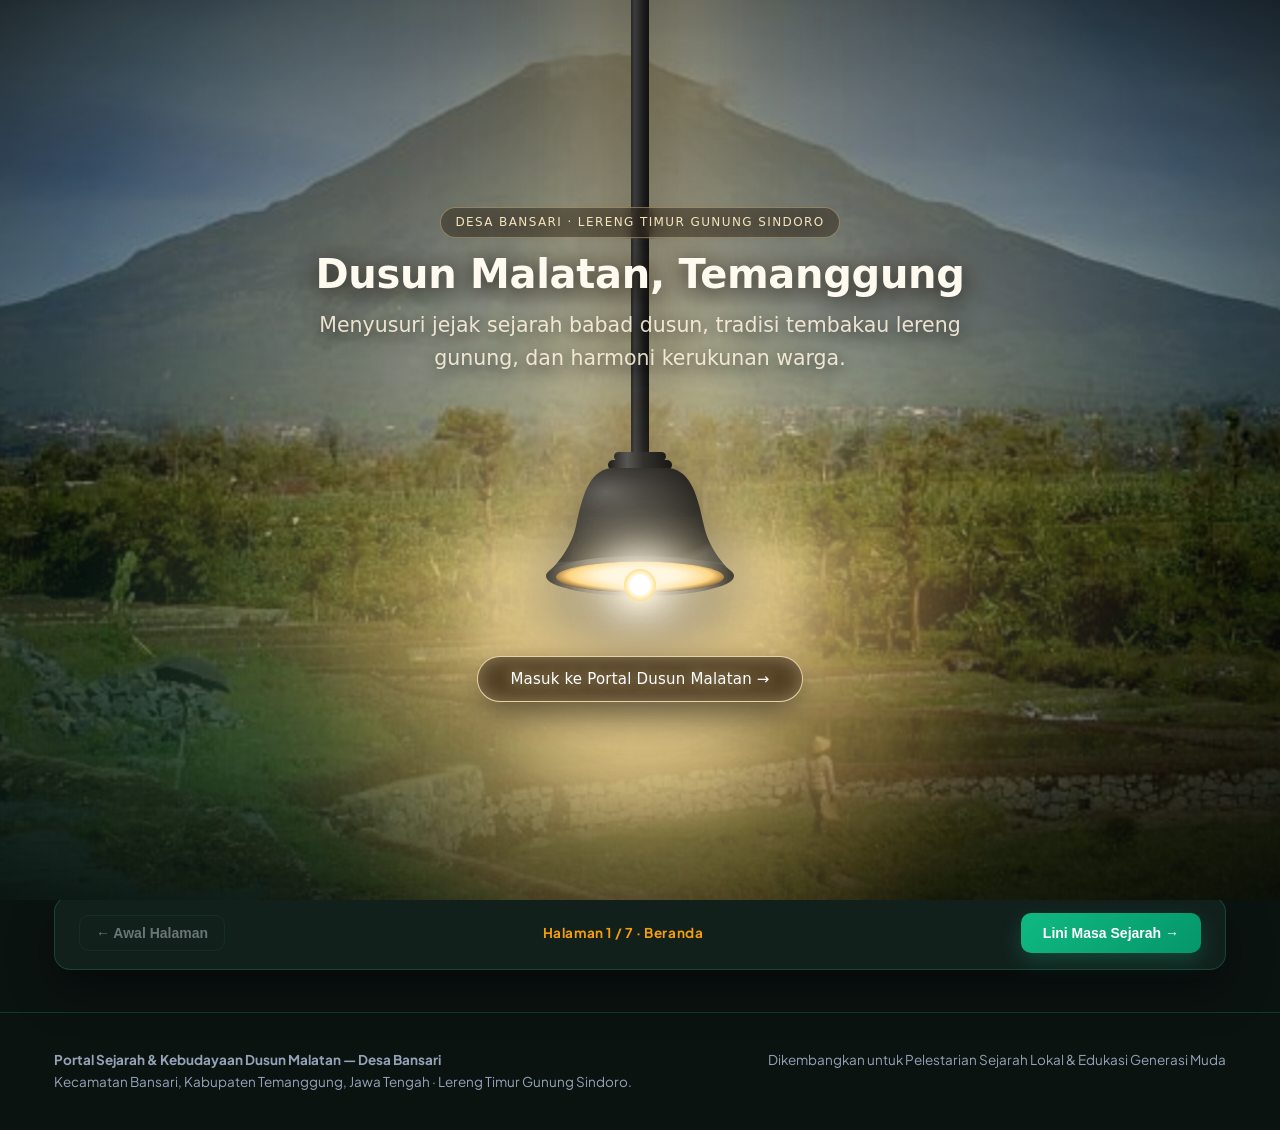
==== index.html @ 34ebc5b6 "Deploy Portal Sejarah & Kebudayaan Dusun Malatan (Edisi 1 & Edisi 2)" ====
<!DOCTYPE html>
<html lang="id" data-theme="dark">
<head>
  <meta charset="UTF-8" />
  <meta name="viewport" content="width=device-width, initial-scale=1.0" />
  <title>Babad & Warisan Malatan — Portal Sejarah Digital Desa Bansari, Temanggung</title>
  <meta name="description" content="Ensiklopedia sejarah digital, peta kultural interaktif, tradisi tembakau lereng Sindoro, dan studi bina damai Dusun Malatan, Desa Bansari, Kecamatan Bansari, Kabupaten Temanggung." />
  <link rel="preconnect" href="https://fonts.googleapis.com">
  <link rel="preconnect" href="https://fonts.gstatic.com" crossorigin>
  <link href="https://fonts.googleapis.com/css2?family=Cormorant+Garamond:ital,wght@0,600;0,700;1,600&family=Lora:ital,wght@0,500;0,600;0,700;1,600&family=Plus+Jakarta+Sans:wght@400;500;600;700;800&display=swap" rel="stylesheet">
  <link rel="stylesheet" href="styles.css?v=20261107g" />
</head>
<body class="gate-locked">
  <!-- SPLASH SCREEN / HALAMAN AWAL: ATMOSPHERIC TWILIGHT SINDORO & 3D BELL SPOTLIGHT -->
  <div class="sindoro-gate" id="sindoroGate" role="dialog" aria-label="Halaman Pembuka Dusun Malatan">
    <div class="bell-scene" id="bellScene">
      <!-- Latar Atmosferik Berlapis: Siluet Panorama Sindoro, Gradien Senja & Kabut Lereng -->
      <div class="bell-bg-panorama" style="background-image: url('sindoro-bg.jpg');"></div>
      <div class="bell-ambient-aurora"></div>
      <div class="bell-mist-drift mist-drift-1"></div>
      <div class="bell-mist-drift mist-drift-2"></div>

      <!-- Partikel Cahaya Halus (Kunang-kunang / Embun Senja Lereng Sindoro) -->
      <div class="bell-fireflies" aria-hidden="true">
        <span class="firefly-mote m1"></span>
        <span class="firefly-mote m2"></span>
        <span class="firefly-mote m3"></span>
        <span class="firefly-mote m4"></span>
        <span class="firefly-mote m5"></span>
        <span class="firefly-mote m6"></span>
      </div>

      <!-- Tulisan di atas lampu dengan font standar biasa soal Dusun Malatan -->
      <div class="bell-top-caption">
        <span class="bell-caption-kicker">Desa Bansari · Lereng Timur Gunung Sindoro</span>
        <p class="bell-caption-title">Dusun Malatan, Temanggung</p>
        <p class="bell-caption-desc">Menyusuri jejak sejarah babad dusun, tradisi tembakau lereng gunung, dan harmoni kerukunan warga.</p>
      </div>

      <!-- Lonceng / Lampu Gantung 3D dengan Ayunan Halus -->
      <div class="bell-wrapper" id="bellTrigger" role="button" tabindex="0" aria-label="Nyalakan lampu untuk masuk ke halaman utama">
        <svg class="bell-svg" viewBox="0 0 240 220" fill="none" xmlns="http://www.w3.org/2000/svg">
          <defs>
            <!-- Gradien Batang Gantung Atas -->
            <linearGradient id="stemGrad" x1="106" y1="0" x2="134" y2="0" gradientUnits="userSpaceOnUse">
              <stop offset="0%" stop-color="#0d0d0d"/>
              <stop offset="32%" stop-color="#3d3d3d"/>
              <stop offset="65%" stop-color="#1a1a1a"/>
              <stop offset="100%" stop-color="#080808"/>
            </linearGradient>

            <!-- Gradien Cincin Leher Lonceng -->
            <linearGradient id="ringGrad" x1="88" y1="0" x2="152" y2="0" gradientUnits="userSpaceOnUse">
              <stop offset="0%" stop-color="#111111"/>
              <stop offset="30%" stop-color="#4e4e4e"/>
              <stop offset="55%" stop-color="#262626"/>
              <stop offset="100%" stop-color="#0a0a0a"/>
            </linearGradient>

            <!-- Gradien Bodi Utama Lonceng 3D Matte -->
            <radialGradient id="bellBodyGrad" cx="36%" cy="28%" r="70%" fx="32%" fy="22%">
              <stop offset="0%" stop-color="#545454"/>
              <stop offset="28%" stop-color="#333333"/>
              <stop offset="65%" stop-color="#171717"/>
              <stop offset="92%" stop-color="#0b0b0b"/>
              <stop offset="100%" stop-color="#222222"/>
            </radialGradient>

            <!-- Gradien Bibir Luar Lonceng -->
            <linearGradient id="outerRimGrad" x1="26" y1="0" x2="214" y2="0" gradientUnits="userSpaceOnUse">
              <stop offset="0%" stop-color="#1c1c1c"/>
              <stop offset="22%" stop-color="#4a4a4a"/>
              <stop offset="50%" stop-color="#242424"/>
              <stop offset="82%" stop-color="#383838"/>
              <stop offset="100%" stop-color="#121212"/>
            </linearGradient>

            <!-- Gradien Rongga Dalam Lonceng (Saat Mati) -->
            <radialGradient id="innerDarkGrad" cx="50%" cy="45%" r="55%">
              <stop offset="0%" stop-color="#050505"/>
              <stop offset="70%" stop-color="#141414"/>
              <stop offset="100%" stop-color="#2c2c2c"/>
            </radialGradient>

            <!-- Gradien Rongga Dalam Lonceng (Saat Menyala Terang Benderang) -->
            <radialGradient id="innerLitGrad" cx="50%" cy="45%" r="55%">
              <stop offset="0%" stop-color="#ffffff"/>
              <stop offset="45%" stop-color="#fff6d6"/>
              <stop offset="78%" stop-color="#ffcf70"/>
              <stop offset="95%" stop-color="#8a5a1e"/>
              <stop offset="100%" stop-color="#3b250a"/>
            </radialGradient>

            <!-- Gradien Bandul / Bola Lampu (Saat Mati) -->
            <radialGradient id="clapperDark" cx="35%" cy="32%" r="65%">
              <stop offset="0%" stop-color="#585858"/>
              <stop offset="45%" stop-color="#262626"/>
              <stop offset="85%" stop-color="#0d0d0d"/>
              <stop offset="100%" stop-color="#1f1f1f"/>
            </radialGradient>

            <!-- Gradien Bandul / Bola Lampu (Saat Menyala Terang Benderang) -->
            <radialGradient id="clapperLit" cx="50%" cy="50%" r="50%">
              <stop offset="0%" stop-color="#ffffff"/>
              <stop offset="60%" stop-color="#ffffff"/>
              <stop offset="100%" stop-color="#ffe08a"/>
            </radialGradient>

            <!-- Filter Cahaya Bohlam (Sangat Terang & Bercahaya) -->
            <filter id="bulbGlow" x="-160%" y="-160%" width="420%" height="420%">
              <feGaussianBlur stdDeviation="8" result="blur1"/>
              <feGaussianBlur stdDeviation="22" result="blur2"/>
              <feGaussianBlur stdDeviation="46" result="blur3"/>
              <feMerge>
                <feMergeNode in="blur3"/>
                <feMergeNode in="blur2"/>
                <feMergeNode in="blur2"/>
                <feMergeNode in="blur1"/>
                <feMergeNode in="SourceGraphic"/>
              </feMerge>
            </filter>
          </defs>

          <!-- Kabel / Batang Gantung Atas Panjang Menyambung Penuh ke Plafon Atas -->
          <path d="M111 -700 H129 V46 H111 Z" fill="url(#stemGrad)"/>

          <!-- Cincin Leher Lonceng 1 & 2 -->
          <rect x="94" y="42" width="52" height="9" rx="4.5" fill="url(#ringGrad)"/>
          <rect x="88" y="50" width="64" height="10" rx="5" fill="url(#ringGrad)"/>

          <!-- Bodi Melengkung Lonceng -->
          <path d="M90 58 
                   C68 62, 62 88, 56 116 
                   C50 142, 34 156, 26 165 
                   L214 165 
                   C206 156, 190 142, 184 116 
                   C178 88, 172 62, 150 58 Z" 
                fill="url(#bellBodyGrad)"/>

          <!-- Garis Aksentuasi Atas Bibir Lonceng -->
          <path d="M35 154 Q120 142 205 154" stroke="rgba(255,255,255,0.08)" stroke-width="1.5" fill="none"/>
          <ellipse cx="120" cy="166" rx="94" ry="20" fill="url(#outerRimGrad)"/>

          <!-- Rongga Dalam Lonceng (Gelap) -->
          <ellipse cx="120" cy="167" rx="84" ry="15.5" fill="url(#innerDarkGrad)"/>

          <!-- Rongga Dalam Lonceng (Menyala - Transisi Opacity) -->
          <ellipse class="svg-inner-lit" cx="120" cy="167" rx="84" ry="15.5" fill="url(#innerLitGrad)"/>

          <!-- Bola Lampu / Bandul (Gelap) -->
          <circle class="svg-clapper-dark" cx="120" cy="175" r="16" fill="url(#clapperDark)"/>

          <!-- Bola Lampu / Bandul (Menyala) -->
          <circle class="svg-clapper-lit" cx="120" cy="175" r="16" fill="url(#clapperLit)" filter="url(#bulbGlow)"/>
        </svg>
        <div class="spotlight"></div>
        <div class="spotlight-core"></div>
      </div>

      <!-- Tombol Interaktif -->
      <button class="glow-btn" id="holdBtn" type="button">
        <span id="btnText">Nyalakan Lampu &amp; Masuk</span>
      </button>
    </div>
  </div>

  <!-- ANIMASI KUMPULAN DAUN TEMBAKAU MENUTUP LAYAR SAAT PINDAH HALAMAN -->
  <div class="tobacco-curtain" id="tobaccoLeafCurtain" aria-hidden="true">
    <div class="tobacco-leaves-layer" id="tobaccoLeavesLayer"></div>
    <div class="tobacco-curtain-badge" id="tobaccoCurtainBadge">
      <span class="tobacco-badge-kicker">🌿 WARISAN EMAS HIJAU LERENG SINDORO</span>
      <strong class="tobacco-badge-title" id="tobaccoCurtainTitle">Membuka Halaman...</strong>
    </div>
  </div>

  <!-- LATAR BELAKANG TETAP (FIXED WATERMARK) LOGO KECAMATAN BANSARI / KAB. TEMANGGUNG -->
  <div class="bansari-bg-watermark" id="bansariBgWatermark" aria-hidden="true">
    <div class="bansari-emblem-wrap">
      <svg class="bansari-ring-svg" viewBox="0 0 360 360">
        <defs>
          <path id="circleTextPathTop" d="M 180, 180 m -148, 0 a 148,148 0 1,1 296,0 a 148,148 0 1,1 -296,0" />
        </defs>
        <circle cx="180" cy="180" r="168" fill="none" stroke="currentColor" stroke-width="1.5" stroke-dasharray="6 4" opacity="0.45" />
        <circle cx="180" cy="180" r="132" fill="none" stroke="currentColor" stroke-width="1" opacity="0.35" />
        <text fill="currentColor" font-size="11.5" font-weight="700" letter-spacing="3.4">
          <textPath href="#circleTextPathTop" startOffset="4%">
            ★ PEMERINTAH KABUPATEN TEMANGGUNG · KECAMATAN BANSARI · DESA BANSARI ★
          </textPath>
        </text>
      </svg>
      <img src="logo-bansari-temanggung.png" alt="Logo Kecamatan Bansari Kabupaten Temanggung" class="bansari-bg-logo" />
    </div>
  </div>

  <!-- PANGGUNG ANIMASI TANAMAN TEMBAKAU 3D (KHUSUS TEMA TERANG / LIGHT MODE UI) -->
  <div class="tobacco-3d-stage" id="tobacco3DStage" aria-hidden="true">
    <!-- Morning Sunbeams from Gunung Sindoro East Slope -->
    <div class="sunbeam-rays"></div>
    <div class="sun-orb"></div>

    <!-- Terraced Sindoro Plantation Horizon SVG -->
    <svg class="plantation-hills-svg" viewBox="0 0 1440 320" preserveAspectRatio="none">
      <defs>
        <linearGradient id="hillLight1" x1="0" y1="0" x2="0" y2="1">
          <stop offset="0%" stop-color="#86efac" stop-opacity="0.35" />
          <stop offset="100%" stop-color="#15803d" stop-opacity="0.18" />
        </linearGradient>
        <linearGradient id="hillLight2" x1="0" y1="0" x2="1" y2="1">
          <stop offset="0%" stop-color="#bbf7d0" stop-opacity="0.42" />
          <stop offset="100%" stop-color="#ca8a04" stop-opacity="0.16" />
        </linearGradient>
      </defs>
      <path fill="url(#hillLight1)" d="M0,192L120,176C240,160,480,128,720,138.7C960,149,1200,203,1320,229.3L1440,256L1440,320L0,320Z"></path>
      <path fill="url(#hillLight2)" d="M0,240L144,218.7C288,197,576,155,864,165.3C1152,176,1344,240,1440,264L1440,320L0,320Z"></path>
    </svg>

    <!-- 3D Botanical Tobacco Plants Container (Populated dynamically by app.js) -->
    <div class="tobacco-3d-garden" id="tobacco3DGarden"></div>
  </div>

  <!-- Top Reading Progress Bar -->
  <div class="scroll-progress" id="scrollProgress"></div>

  <!-- Navigation Header -->
  <header class="navbar" id="navbar">
    <div class="container nav-inner">
      <a href="#beranda" class="brand">
        <span class="brand-crest">
          <img src="logo-bansari-temanggung.png" alt="Logo Kecamatan Bansari" class="brand-logo-img" />
        </span>
        <div>
          <span class="brand-subtitle">KECAMATAN BANSARI · KAB. TEMANGGUNG</span>
          <strong class="brand-title">Malatan · Desa Bansari</strong>
        </div>
      </a>

      <nav class="nav-links" id="navLinks">
        <a href="#beranda">Beranda</a>
        <a href="#linimasa">Lini Masa</a>
        <a href="#peta-kultural">Peta Spasial</a>
        <a href="#ensiklopedia">Budaya & Tembakau</a>
        <a href="#bina-damai">Harmoni Sosial</a>
        <a href="#eksplorasi-ai">Tanya Sejarah & Kuis</a>
        <a href="#referensi">Referensi Ilmiah</a>
      </nav>

      <div class="nav-actions">
        <button class="btn-icon theme-pill-btn" id="themeToggle" title="Ubah Tema Gelap / Tema Terang Tanaman Tembakau 3D" aria-label="Ubah Tema">
          <span id="themeIcon">🌿</span>
          <span class="theme-btn-label" id="themeLabel">Tema Terang 3D</span>
        </button>
        <button class="btn-outline btn-sm" id="printArchiveBtn" title="Cetak / Simpan PDF Ringkasan Sejarah">
          📄 Unduh Ringkasan
        </button>
      </div>
    </div>
  </header>

  <!-- HERO SECTION -->
  <section class="hero" id="beranda">
    <div class="hero-backdrop"></div>
    <div class="container hero-grid">
      <div class="hero-content">
        <div class="badge-row">
          <span class="pill pill-gold">📍 Kec. Bansari, Kab. Temanggung</span>
          <span class="pill pill-emerald">⛰️ Lereng Timur Gunung Sindoro (1.250 mdpl)</span>
        </div>
        <h1>
          Menelusuri Jejak Sejarah, Tradisi Agraris &amp; <em>Harmoni Dusun Malatan</em> Desa Bansari
        </h1>
        <p class="hero-lead">
          Portal dokumentasi sejarah lokal, kearifan budaya perajang <strong>Tembakau Lembutan</strong>, warisan manuskrip ulama, hingga laboratorium hidup <strong>kerukunan lintas iman (Bina Damai)</strong> masyarakat Dusun Malatan di kaki Gunung Sindoro.
        </p>

        <div class="hero-cta">
          <a href="#linimasa" class="btn-primary">Jelajahi Lini Masa Sejarah →</a>
          <a href="#peta-kultural" class="btn-secondary">🗺️ Buka Peta Kultural Interaktif</a>
        </div>

        <div class="hero-stats">
          <div class="stat-item">
            <strong>2001</strong>
            <span>Tahun Pemekaran Kec. Bansari (Ibu Kota di Desa Bansari)</span>
          </div>
          <div class="stat-item">
            <strong>1.000–1.500m</strong>
            <span>Elevasi Lanskap Vulkanik Lereng Timur Sindoro</span>
          </div>
          <div class="stat-item">
            <strong>13 Desa / 43 Dusun</strong>
            <span>Pusat Pemerintahan Berada di Dusun Malatan</span>
          </div>
          <div class="stat-item">
            <strong>100% Harmoni</strong>
            <span>Model Sosiologis Bina Damai Lintas Agama</span>
          </div>
        </div>
      </div>

      <!-- Interactive Mountain & Geography Card -->
      <aside class="hero-card">
        <div class="card-header-tag">PROFIL GEOGRAFIS &amp; HISTORIS</div>
        <h3>Lanskap Kultural Malatan – Bansari</h3>

        <!-- Interactive 3D Tobacco Plant Showcase (Highlighted in Light Theme) -->
        <div class="hero-tobacco-3d-showcase" id="heroTobacco3DBox" title="Geser kursor untuk memutar Tanaman Tembakau 3D">
          <div class="specimen-3d-badge">🌱 SPESIMEN 3D · TEMBAKAU LEMBUTAN SINDORO</div>
          <div class="specimen-3d-viewport" id="specimen3DViewport">
            <!-- Populated with 3D CSS/SVG Tobacco Plant by app.js -->
          </div>
          <div class="specimen-3d-caption">Gerakkan mouse untuk memutar tanaman tembakau 3D (360°)</div>
        </div>

        <div class="topo-illustration">
          <svg viewBox="0 0 420 200" class="sindoro-svg" aria-label="Ilustrasi Topografi Lereng Gunung Sindoro dan Dusun Malatan">
            <defs>
              <linearGradient id="skyGrad" x1="0" y1="0" x2="0" y2="1">
                <stop offset="0%" stop-color="#1e3a2f" />
                <stop offset="100%" stop-color="#0f1715" />
              </linearGradient>
              <linearGradient id="mountGrad" x1="0" y1="0" x2="1" y2="1">
                <stop offset="0%" stop-color="#10b981" stop-opacity="0.45" />
                <stop offset="100%" stop-color="#064e3b" stop-opacity="0.85" />
              </linearGradient>
            </defs>
            <rect width="420" height="200" rx="12" fill="url(#skyGrad)" />
            <circle cx="340" cy="48" r="22" fill="#f59e0b" opacity="0.75" />
            <!-- Gunung Sindoro Silhouette -->
            <polygon points="10,190 145,35 285,190" fill="url(#mountGrad)" stroke="#34d399" stroke-width="1.5" />
            <!-- Gunung Sumbing Distant Silhouette -->
            <polygon points="210,190 315,65 415,190" fill="#065f46" opacity="0.55" stroke="#10b981" stroke-width="1" />
            <!-- Elevation Contour Lines -->
            <path d="M 40 165 Q 160 135 390 170" fill="none" stroke="#f59e0b" stroke-dasharray="4 4" stroke-width="1.2" />
            <!-- Marker: Embung Bansari -->
            <circle cx="175" cy="105" r="5" fill="#38bdf8" />
            <text x="185" y="108" fill="#bae6fd" font-size="10" font-weight="600">Embung Bansari (1.400m)</text>
            <!-- Marker: Dusun Malatan -->
            <circle cx="215" cy="145" r="6" fill="#f59e0b" stroke="#fff" stroke-width="2" />
            <text x="226" y="148" fill="#fef08a" font-size="11" font-weight="700">Dusun Malatan (Pusat Bansari)</text>
          </svg>
        </div>

        <ul class="geo-list">
          <li>
            <span>Koordinat Kultural:</span>
            <strong>Lereng Timur Gn. Sindoro, Kab. Temanggung</strong>
          </li>
          <li>
            <span>Peran Administratif:</span>
            <strong>Lokasi Kantor Kecamatan &amp; Pusat Desa Bansari</strong>
          </li>
          <li>
            <span>Komoditas Warisan:</span>
            <strong>Tembakau Lembutan &amp; Srintil, Kopi Arabika, Hortikultura</strong>
          </li>
          <li>
            <span>Tradisi Utama:</span>
            <strong>Merti Dusun (Nyadran), Wiwitan, Jamasan Gobang, Gelar Budaya</strong>
          </li>
        </ul>
      </aside>
    </div>
  </section>

  <!-- SECTION 1: INTERACTIVE HISTORICAL TIMELINE -->
  <section class="section" id="linimasa">
    <div class="container">
      <div class="section-header">
        <div>
          <span class="section-kicker">01 · PERIODISASI SEJARAH LOKAL</span>
          <h2>Lini Masa Sejarah Dusun Malatan &amp; Desa Bansari</h2>
          <p>Telusuri perkembangan historis wilayah lereng Gunung Sindoro dari masa peradaban agraris kuno, masuknya budidaya tembakau, warisan manuskrip ulama, hingga pemekaran administratif dan studi bina damai modern.</p>
        </div>
        <div class="timeline-filters" id="timelineFilters">
          <button class="filter-btn active" data-era="all">Semua Era</button>
          <button class="filter-btn" data-era="kuno">Akar Kuno &amp; Babad Alas</button>
          <button class="filter-btn" data-era="agraris">Era Tembakau &amp; Kolonial</button>
          <button class="filter-btn" data-era="intelektual">Ulama &amp; Lintas Iman</button>
          <button class="filter-btn" data-era="modern">Pemekaran 2001 – Kini</button>
        </div>
      </div>

      <div class="timeline-wrapper" id="timelineContainer">
        <!-- Populated dynamically by app.js -->
      </div>
    </div>
  </section>

  <!-- SECTION 2: INTERACTIVE CULTURAL & SPATIAL TOPOGRAPHIC CONTOUR MAP -->
  <section class="section section-alt" id="peta-kultural">
    <div class="container">
      <div class="section-header">
        <div>
          <span class="section-kicker">02 · KARTOGRAFI TOPOGRAFI &amp; PEMETAAN SPASIAL (SKALA 1:12.500)</span>
          <h2>Peta Kontur Topografi Interaktif Dusun Malatan &amp; Lereng Sindoro</h2>
          <p>Visualisasi garis kontur ketinggian (<em>isohypses</em>) lereng timur Gunung Sindoro (980 – 2.100 mdpl). Geser kursor pada peta untuk membaca elevasi kontur secara <em>real-time</em>, dan klik titik lokus untuk membedah data historisnya.</p>
        </div>

        <div class="topo-toolbar">
          <label class="topo-toggle"><input type="checkbox" id="toggleContours" checked /> Garis Kontur &amp; Elevasi</label>
          <label class="topo-toggle"><input type="checkbox" id="toggleHydro" checked /> Aliran Mata Air &amp; Lembah</label>
          <label class="topo-toggle"><input type="checkbox" id="toggleGrid" checked /> Grid Koordinat Geografis</label>
          <div class="topo-telemetry" id="topoTelemetry">
            <span>🧭 Kursor: <strong>07°18'12" LS · 110°01'44" BT</strong></span>
            <span>⛰️ Elevasi: <strong id="cursorElev">1.250 mdpl</strong></span>
            <span>📐 Lereng: <strong id="cursorSlope">14% (Landai–Sedang)</strong></span>
          </div>
        </div>
      </div>

      <div class="map-explorer-grid">
        <div class="map-canvas-box">
          <svg viewBox="0 0 760 500" class="cultural-map-svg" id="culturalMapSvg" aria-label="Peta Kontur Topografi Dusun Malatan Desa Bansari">
            <defs>
              <!-- Hypsometric Elevation Tint Gradient -->
              <radialGradient id="hypsoBase" cx="12%" cy="14%" r="92%">
                <stop offset="0%" stop-color="#365314" stop-opacity="0.65" />
                <stop offset="22%" stop-color="#14532d" stop-opacity="0.58" />
                <stop offset="50%" stop-color="#064e3b" stop-opacity="0.52" />
                <stop offset="78%" stop-color="#0f2922" stop-opacity="0.88" />
                <stop offset="100%" stop-color="#091310" stop-opacity="0.98" />
              </radialGradient>

              <pattern id="topoGridPattern" width="76" height="50" patternUnits="userSpaceOnUse">
                <path d="M 76 0 L 0 0 0 50" fill="none" stroke="#34d399" stroke-opacity="0.09" stroke-width="0.8" />
              </pattern>
            </defs>

            <!-- Base Hypsometric Background -->
            <rect width="760" height="500" rx="14" fill="url(#hypsoBase)" />

            <!-- LAYER 1: UTM / Geographic Coordinate Grid -->
            <g id="layerGrid">
              <rect width="760" height="500" fill="url(#topoGridPattern)" />
              <text x="8" y="14" class="grid-coord">110°00'30" BT</text>
              <text x="235" y="14" class="grid-coord">110°01'15" BT</text>
              <text x="465" y="14" class="grid-coord">110°02'00" BT</text>
              <text x="675" y="14" class="grid-coord">110°02'45" BT</text>
              <text x="8" y="110" class="grid-coord">07°17'30" LS</text>
              <text x="8" y="260" class="grid-coord">07°18'15" LS</text>
              <text x="8" y="410" class="grid-coord">07°19'00" LS</text>
            </g>

            <!-- LAYER 2: TOPOGRAPHIC CONTOUR LINES (ISOHYPSES) -->
            <g id="layerContours">
              <!-- Hypsometric Elevation Fill Bands -->
              <path d="M 0,0 L 210,0 C 195,58 160,92 135,125 C 102,168 62,195 0,220 Z" fill="#65a30d" fill-opacity="0.14" />
              <path d="M 0,0 L 310,0 C 285,82 250,130 205,175 C 155,225 88,268 0,305 Z" fill="#16a34a" fill-opacity="0.10" />
              <path d="M 0,0 L 435,0 C 405,110 355,185 292,245 C 220,312 125,365 0,405 Z" fill="#10b981" fill-opacity="0.07" />

              <!-- INDEX CONTOUR 2000m (Thick) -->
              <path class="contour-index" d="M 0,135 C 38,125 65,105 88,82 C 110,58 128,32 142,0" />
              <!-- Intermediate 1900m -->
              <path class="contour-sub" d="M 0,168 C 48,154 82,128 112,98 C 138,72 158,38 175,0" />
              <!-- Intermediate 1850m -->
              <path class="contour-sub" d="M 0,195 C 58,178 96,150 132,115 C 162,84 185,44 205,0" />

              <!-- INDEX CONTOUR 1800m (Thick) -->
              <path class="contour-index" d="M 0,222 C 65,202 108,172 148,132 C 175,105 198,68 235,0" />
              <!-- Intermediate 1700m (with river valley V-indentation) -->
              <path class="contour-sub" d="M 0,252 C 74,230 118,195 145,162 C 156,148 178,152 192,135 C 218,104 242,58 272,0" />
              <!-- Intermediate 1650m -->
              <path class="contour-sub" d="M 0,280 C 86,255 135,216 168,180 C 182,164 205,168 220,148 C 248,112 275,62 308,0" />

              <!-- INDEX CONTOUR 1600m (Thick) -->
              <path class="contour-index" d="M 0,308 C 98,282 152,242 190,202 C 206,184 232,188 248,166 C 280,124 312,68 345,0" />
              <!-- Intermediate 1550m -->
              <path class="contour-sub" d="M 0,336 C 112,308 170,266 214,222 C 232,204 260,208 278,184 C 314,136 348,74 385,0" />
              <!-- Intermediate 1500m -->
              <path class="contour-sub" d="M 0,365 C 125,335 190,290 238,242 C 258,222 288,226 308,202 C 348,150 385,82 425,0" />
              <!-- Intermediate 1450m -->
              <path class="contour-sub" d="M 0,394 C 142,362 212,315 264,264 C 286,242 318,245 340,218 C 382,164 422,90 468,0" />

              <!-- INDEX CONTOUR 1400m (Thick - Embung Bansari Zone) -->
              <path class="contour-index" d="M 0,425 C 158,390 235,342 290,286 C 315,262 348,264 372,235 C 418,178 462,98 512,0" />
              <!-- Intermediate 1350m -->
              <path class="contour-sub" d="M 0,455 C 175,418 258,368 318,308 C 345,282 380,284 406,252 C 455,192 502,108 556,0" />
              <!-- Intermediate 1300m -->
              <path class="contour-sub" d="M 0,485 C 192,448 282,395 346,332 C 375,302 412,304 440,270 C 492,206 544,118 602,0" />

              <!-- INDEX CONTOUR 1250m (Thick - Core Dusun Malatan Zone) -->
              <path class="contour-index" d="M 35,500 C 215,462 312,412 378,352 C 408,322 448,324 476,288 C 532,220 588,128 650,0" />
              <!-- Intermediate 1200m -->
              <path class="contour-sub" d="M 105,500 C 262,468 352,422 414,368 C 445,340 485,342 515,306 C 572,236 632,140 698,0" />
              <!-- Intermediate 1150m -->
              <path class="contour-sub" d="M 185,500 C 318,472 402,430 458,382 C 490,356 528,358 558,322 C 615,252 678,154 748,0" />

              <!-- INDEX CONTOUR 1100m (Thick - Lower Bansari / Tambahrejo Zone) -->
              <path class="contour-index" d="M 275,500 C 385,476 458,438 508,395 C 538,370 575,372 605,338 C 658,272 715,180 760,82" />
              <!-- Intermediate 1050m -->
              <path class="contour-sub" d="M 375,500 C 462,480 522,446 565,408 C 595,384 628,385 656,354 C 702,298 738,232 760,175" />
              <!-- INDEX CONTOUR 1000m -->
              <path class="contour-index" d="M 485,500 C 552,482 602,452 642,418 C 675,392 718,365 760,285" />

              <!-- Contour Elevation Labels (Inline Cartographic Badges) -->
              <g class="contour-label-group" transform="translate(68, 92) rotate(-38)">
                <rect x="-24" y="-8" width="48" height="15" rx="3" class="contour-tag-bg" />
                <text x="0" y="3" text-anchor="middle" class="contour-tag-text">2.000 m</text>
              </g>
              <g class="contour-label-group" transform="translate(122, 148) rotate(-38)">
                <rect x="-24" y="-8" width="48" height="15" rx="3" class="contour-tag-bg" />
                <text x="0" y="3" text-anchor="middle" class="contour-tag-text">1.800 m</text>
              </g>
              <g class="contour-label-group" transform="translate(178, 206) rotate(-38)">
                <rect x="-24" y="-8" width="48" height="15" rx="3" class="contour-tag-bg" />
                <text x="0" y="3" text-anchor="middle" class="contour-tag-text">1.600 m</text>
              </g>
              <g class="contour-label-group" transform="translate(262, 298) rotate(-36)">
                <rect x="-24" y="-8" width="48" height="15" rx="3" class="contour-tag-bg" />
                <text x="0" y="3" text-anchor="middle" class="contour-tag-text">1.400 m</text>
              </g>
              <g class="contour-label-group" transform="translate(345, 366) rotate(-34)">
                <rect x="-24" y="-8" width="48" height="15" rx="3" class="contour-tag-bg" />
                <text x="0" y="3" text-anchor="middle" class="contour-tag-text">1.250 m</text>
              </g>
              <g class="contour-label-group" transform="translate(475, 412) rotate(-32)">
                <rect x="-24" y="-8" width="48" height="15" rx="3" class="contour-tag-bg" />
                <text x="0" y="3" text-anchor="middle" class="contour-tag-text">1.100 m</text>
              </g>
              <g class="contour-label-group" transform="translate(625, 428) rotate(-30)">
                <rect x="-24" y="-8" width="48" height="15" rx="3" class="contour-tag-bg" />
                <text x="0" y="3" text-anchor="middle" class="contour-tag-text">1.000 m</text>
              </g>
            </g>

            <!-- LAYER 3: HYDROLOGY (MOUNTAIN STREAMS) & MAIN VILLAGE CORRIDOR -->
            <g id="layerHydro">
              <!-- Aliran Kali / Mata Air Lereng Sindoro cutting through contour V-notches -->
              <path d="M 92,48 Q 168,145 232,188 T 395,282 T 615,375 T 760,435" fill="none" stroke="#38bdf8" stroke-width="2.2" stroke-opacity="0.65" />
              <path d="M 195,25 Q 260,115 335,165 T 505,245 T 730,315" fill="none" stroke="#38bdf8" stroke-width="1.5" stroke-dasharray="6 3" stroke-opacity="0.5" />
              <text x="530" y="335" fill="#7dd3fc" font-size="10" font-style="italic" transform="rotate(24, 530, 335)">Aliran Irigasi Mata Air Sindoro →</text>

              <!-- Jalan Utama Poros Desa Bansari - Dusun Malatan - Parakan -->
              <path d="M 160,145 Q 275,215 385,275 T 695,435" fill="none" stroke="#f59e0b" stroke-opacity="0.7" stroke-width="3.2" stroke-dasharray="8 5" />
              <path d="M 285,365 Q 385,275 510,185" fill="none" stroke="#fcd34d" stroke-opacity="0.45" stroke-width="2" stroke-dasharray="4 4" />
            </g>

            <!-- Peak & Compass Rose Overlay -->
            <g transform="translate(24, 34)">
              <polygon points="0,-12 9,8 -9,8" fill="#f59e0b" stroke="#fff" stroke-width="1.2" />
              <text x="16" y="-1" fill="#fef08a" font-size="11.5" font-weight="700">PUNCAK GN. SINDORO (3.153 mdpl)</text>
              <text x="16" y="13" fill="#bbf7d0" font-size="10">Hulu Vulkanik &amp; Tangkapan Air Desa Bansari</text>
            </g>

            <!-- Cartographic Compass Rose & Scale Bar (Top Right) -->
            <g transform="translate(705, 52)">
              <circle r="24" fill="#0b1311" fill-opacity="0.8" stroke="#34d399" stroke-width="1.2" />
              <polygon points="0,-19 5,0 0,-4 -5,0" fill="#f59e0b" />
              <polygon points="0,19 5,0 0,4 -5,0" fill="#64748b" />
              <text x="0" y="-22" text-anchor="middle" fill="#f59e0b" font-size="10" font-weight="700">U</text>
            </g>

            <!-- Cartographic Legend & Scale Box (Bottom Left) -->
            <g transform="translate(14, 412)">
              <rect width="248" height="74" rx="8" fill="#091310" fill-opacity="0.88" stroke="#10b981" stroke-opacity="0.4" />
              <text x="12" y="18" fill="#fcd34d" font-size="10" font-weight="700" letter-spacing="0.8">LEGENDA PETA KONTUR TOPOGRAFI</text>
              <line x1="12" y1="30" x2="42" y2="30" stroke="#34d399" stroke-width="2.2" />
              <text x="50" y="33" fill="#e2e8f0" font-size="10">Kontur Indeks (Interval 200 m)</text>
              <line x1="12" y1="45" x2="42" y2="45" stroke="#10b981" stroke-width="1" stroke-dasharray="3 2" />
              <text x="50" y="48" fill="#cbd5e1" font-size="10">Kontur Antara (Interval 50 m)</text>
              <!-- Scale Bar -->
              <line x1="12" y1="62" x2="92" y2="62" stroke="#f59e0b" stroke-width="2" />
              <line x1="12" y1="58" x2="12" y2="66" stroke="#f59e0b" stroke-width="2" />
              <line x1="52" y1="59" x2="52" y2="65" stroke="#f59e0b" stroke-width="1.5" />
              <line x1="92" y1="58" x2="92" y2="66" stroke="#f59e0b" stroke-width="2" />
              <text x="100" y="65" fill="#fef08a" font-size="9.5" font-weight="600">0 — 250 — 500 m</text>
            </g>

            <!-- Interactive Map Pins on Specific Contour Elevations -->
            <g class="map-pin" data-spot="embung-bansari" data-elev="1.400 mdpl" transform="translate(215, 148)">
              <circle r="19" class="pin-pulse" />
              <circle r="10" class="pin-core" />
              <text x="0" y="3.5" text-anchor="middle" class="pin-num">6</text>
              <text x="16" y="-4" class="pin-label">Embung Bansari</text>
              <text x="16" y="9" class="pin-sublabel">Elevasi ~1.400 mdpl</text>
            </g>

            <g class="map-pin" data-spot="gelar-budaya" data-elev="1.310 mdpl" transform="translate(292, 232)">
              <circle r="19" class="pin-pulse" />
              <circle r="10" class="pin-core" />
              <text x="0" y="3.5" text-anchor="middle" class="pin-num">4</text>
              <text x="16" y="-4" class="pin-label">Arena Merti Dusun &amp; Budaya</text>
              <text x="16" y="9" class="pin-sublabel">Elevasi ~1.310 mdpl</text>
            </g>

            <g class="map-pin active" data-spot="malatan-pusat" data-elev="1.250 mdpl" transform="translate(388, 276)">
              <circle r="19" class="pin-pulse" />
              <circle r="10" class="pin-core" />
              <text x="0" y="3.5" text-anchor="middle" class="pin-num">1</text>
              <text x="16" y="-4" class="pin-label">Pusat Dusun Malatan &amp; Kec. Bansari</text>
              <text x="16" y="9" class="pin-sublabel">Kontur Indeks 1.250 mdpl</text>
            </g>

            <g class="map-pin" data-spot="harmoni-ibadah" data-elev="1.235 mdpl" transform="translate(335, 345)">
              <circle r="19" class="pin-pulse" />
              <circle r="10" class="pin-core" />
              <text x="0" y="3.5" text-anchor="middle" class="pin-num">2</text>
              <text x="16" y="-4" class="pin-label">Masjid &amp; Gereja (Bina Damai)</text>
              <text x="16" y="9" class="pin-sublabel">Elevasi ~1.235 mdpl</text>
            </g>

            <g class="map-pin" data-spot="sentra-tembakau" data-elev="1.210 mdpl" transform="translate(495, 312)">
              <circle r="19" class="pin-pulse" />
              <circle r="10" class="pin-core" />
              <text x="0" y="3.5" text-anchor="middle" class="pin-num">3</text>
              <text x="16" y="-4" class="pin-label">Sentra Rigen Tembakau Lembutan</text>
              <text x="16" y="9" class="pin-sublabel">Elevasi ~1.210 mdpl</text>
            </g>

            <g class="map-pin" data-spot="manuskrip-tambahrejo" data-elev="1.150 mdpl" transform="translate(505, 185)">
              <circle r="19" class="pin-pulse" />
              <circle r="10" class="pin-core" />
              <text x="0" y="3.5" text-anchor="middle" class="pin-num">5</text>
              <text x="16" y="-4" class="pin-label">Jejak Manuskrip Kyai Mohaedi</text>
              <text x="16" y="9" class="pin-sublabel">Tambahrejo · ~1.150 mdpl</text>
            </g>
          </svg>

          <!-- Cross-Section Topographic Elevation Profile (Penampang Melintang Barat–Timur) -->
          <div class="elevation-profile-box">
            <div class="profile-header">
              <strong>📈 PENAMPANG MELINTANG TOPOGRAFI (BARAT LAUT → TENGGARA)</strong>
              <span id="activeProfileSpot">Lokus Aktif: Pusat Dusun Malatan (1.250 mdpl)</span>
            </div>
            <svg viewBox="0 0 720 95" class="profile-svg">
              <defs>
                <linearGradient id="profileFill" x1="0" y1="0" x2="0" y2="1">
                  <stop offset="0%" stop-color="#10b981" stop-opacity="0.45" />
                  <stop offset="100%" stop-color="#064e3b" stop-opacity="0.05" />
                </linearGradient>
              </defs>
              <!-- Grid lines -->
              <line x1="40" y1="18" x2="700" y2="18" stroke="#334155" stroke-dasharray="3 3" stroke-width="0.8" />
              <line x1="40" y1="45" x2="700" y2="45" stroke="#334155" stroke-dasharray="3 3" stroke-width="0.8" />
              <line x1="40" y1="72" x2="700" y2="72" stroke="#334155" stroke-dasharray="3 3" stroke-width="0.8" />
              <text x="4" y="21" fill="#94a3b8" font-size="9">1.600m</text>
              <text x="4" y="48" fill="#94a3b8" font-size="9">1.300m</text>
              <text x="4" y="75" fill="#94a3b8" font-size="9">1.000m</text>

              <!-- Slope Profile Curve -->
              <path d="M 40,8 Q 155,22 215,32 T 390,52 T 535,64 T 700,78 L 700,86 L 40,86 Z" fill="url(#profileFill)" />
              <path d="M 40,8 Q 155,22 215,32 T 390,52 T 535,64 T 700,78" fill="none" stroke="#34d399" stroke-width="2.2" />

              <!-- Profile Markers -->
              <circle cx="195" cy="29" r="4" fill="#38bdf8" />
              <text x="195" y="21" text-anchor="middle" fill="#bae6fd" font-size="8.5">Embung (1.400m)</text>

              <circle cx="390" cy="52" r="5.5" fill="#f59e0b" stroke="#fff" stroke-width="1.5" />
              <text x="390" y="42" text-anchor="middle" fill="#fef08a" font-size="9.5" font-weight="700">Dusun Malatan (1.250m)</text>

              <circle cx="545" cy="65" r="4" fill="#10b981" />
              <text x="545" y="56" text-anchor="middle" fill="#a7f3d0" font-size="8.5">Tambahrejo (1.150m)</text>
            </svg>
          </div>
        </div>

        <div class="map-detail-panel" id="mapDetailPanel">
          <!-- Populated dynamically by app.js -->
        </div>
      </div>
    </div>
  </section>

  <!-- SECTION 3: ENCYCLOPEDIA OF TRADITIONS & TOBACCO HERITAGE -->
  <section class="section" id="ensiklopedia">
    <div class="container">
      <div class="section-header">
        <div>
          <span class="section-kicker">03 · ENSIKLOPEDIA BUDAYA &amp; EKONOMI AGRARIS</span>
          <h2>Khasanah Tradisi Malatan &amp; Warisan Tembakau Bansari</h2>
          <p>Cari dan pelajari artefak budaya, ritual pertanian tembakau lereng Sindoro, kesenian rakyat, hingga naskah kuno di Desa Bansari.</p>
        </div>

        <div class="search-filter-bar">
          <input type="search" id="archiveSearch" placeholder="🔍 Cari tradisi, istilah (mis. wiwitan, gobang, nyadran, manuskrip)..." />
          <select id="archiveCategory">
            <option value="all">Semua Kategori</option>
            <option value="Ritual Adat">Ritual Adat</option>
            <option value="Warisan Tembakau">Warisan Tembakau</option>
            <option value="Seni Pertunjukan">Seni Pertunjukan</option>
            <option value="Naskah & Tokoh">Naskah &amp; Tokoh</option>
          </select>
        </div>
      </div>

      <div class="archive-grid" id="archiveGrid">
        <!-- Populated dynamically by app.js -->
      </div>
    </div>
  </section>

  <!-- SECTION 4: SOCIOLOGY OF PEACE & INTERFAITH HARMONY IN MALATAN -->
  <section class="section section-alt" id="bina-damai">
    <div class="container">
      <div class="section-header">
        <div>
          <span class="section-kicker">04 · KAJIAN SOSIOLOGIS &amp; ANTROPOLOGIS</span>
          <h2>Dusun Malatan sebagai Laboratorium Hidup <em>Bina Damai</em></h2>
          <p>Berdasarkan penelitian akademik (termasuk kajian repositori UIN Sunan Kalijaga Yogyakarta), Dusun Malatan di Desa Bansari dikenal luas sebagai model kerukunan antarumat beragama di pedesaan Jawa.</p>
        </div>
      </div>

      <div class="peace-grid">
        <article class="peace-card">
          <div class="peace-icon">🤝</div>
          <h3>Kekerabatan Lintas Iman dalam Satu Keluarga</h3>
          <p>Di Dusun Malatan, perbedaan keyakinan (Islam dan Kristen/Katolik) tidak menjadi sekat sosial. Banyak keluarga besar yang anggotanya memeluk agama berbeda namun tetap tinggal dalam satu ikatan kekerabatan yang erat, saling mengunjungi saat Idulfitri maupun Natal.</p>
          <span class="theory-tag">Konsep: Kohesi Sosial Organik &amp; Ikatan Kekerabatan Jawa</span>
        </article>

        <article class="peace-card">
          <div class="peace-icon">⚖️</div>
          <h3>Fungsionalisme Struktural (Talcott Parsons — AGIL)</h3>
          <p>Dalam kajian sosiologi agama terhadap Dusun Malatan, harmoni warga terjaga melalui empat prasyarat fungsional: <strong>Adaptation</strong> (adaptasi ekonomi pertanian bersama), <strong>Goal Attainment</strong> (tujuan kesejahteraan dusun), <strong>Integration</strong> (forum warga &amp; tradisi adat), dan <strong>Latency</strong> (pemeliharaan nilai tepa slira).</p>
          <span class="theory-tag">Rujukan: Studi Sosiologi Agama UIN Sunan Kalijaga</span>
        </article>

        <article class="peace-card">
          <div class="peace-icon">🕊️</div>
          <h3>Bina Damai (Peace Building — Johan Galtung)</h3>
          <p>Tokoh agama (ulama/takmir masjid dan pendeta/majelis gereja) bersama perangkat Dusun Malatan secara aktif menjalankan mekanisme <em>peacekeeping</em> dan <em>peacebuilding</em> kultural melalui kerja bakti lintas iman, pembangunan rumah ibadah secara gotong royong, dan kenduri bersama.</p>
          <span class="theory-tag">Konsep: Perdamaian Positif (Positive Peace)</span>
        </article>
      </div>
    </div>
  </section>

  <!-- SECTION 5: AI HISTORIAN EXPLORER, QUIZ & ORAL HISTORY SUBMISSION -->
  <section class="section" id="eksplorasi-ai">
    <div class="container">
      <div class="section-header">
        <div>
          <span class="section-kicker">05 · FITUR INTERAKTIF &amp; EDUKASI SEJARAH</span>
          <h2>Asisten Sejarawan Digital, Kuis &amp; Kontribusi Sejarah Lisan</h2>
          <p>Gunakan fitur tanya-jawab pintar, uji wawasan kesejarahan lokal Anda, atau tambahkan dokumentasi sejarah lisan (folklore) dari sesepuh Dusun Malatan.</p>
        </div>
      </div>

      <div class="interactive-tabs">
        <button class="tab-btn active" data-tab="tab-assistant">🤖 Tanya Jawab Sejarah Malatan</button>
        <button class="tab-btn" data-tab="tab-quiz">🎯 Kuis Kesadaran Sejarah Lokal</button>
        <button class="tab-btn" data-tab="tab-oral">🎙️ Tambah Arsip Sejarah Lisan (Sesepuh)</button>
      </div>

      <!-- TAB 1: SMART HISTORIAN QA -->
      <div class="tab-panel active" id="tab-assistant">
        <div class="qa-layout">
          <div class="qa-sidebar">
            <h4>Pertanyaan Populer (Klik Cepat):</h4>
            <div class="quick-questions" id="quickQuestions">
              <button class="q-chip" data-q="Bagaimana sejarah terbentuknya Kecamatan Bansari dan peran Dusun Malatan?">Bagaimana sejarah pembentukan Kec. Bansari &amp; peran Malatan?</button>
              <button class="q-chip" data-q="Mengapa Dusun Malatan dijadikan objek penelitian kerukunan umat beragama oleh UIN Sunan Kalijaga?">Mengapa Malatan menjadi model kerukunan beragama?</button>
              <button class="q-chip" data-q="Apa itu tradisi Wiwitan, Jamasan Gobang, dan Tembakau Lembutan di Bansari?">Apa tradisi Wiwitan, Jamasan Gobang &amp; Tembakau Lembutan?</button>
              <button class="q-chip" data-q="Siapa Kyai Mohaedi Anwar dan apa peninggalan manuskrip kuno di Desa Bansari?">Siapa Kyai Mohaedi Anwar &amp; manuskrip kuno Desa Bansari?</button>
              <button class="q-chip" data-q="Bagaimana pelaksanaan Merti Dusun dan Gelar Budaya di Dusun Malatan?">Bagaimana pelaksanaan Merti Dusun &amp; Gelar Budaya Malatan?</button>
            </div>
          </div>

          <div class="qa-main">
            <div class="chat-box" id="chatBox">
              <div class="chat-msg bot">
                <strong>Sejarawan Digital Malatan:</strong>
                <p>Selamat datang! Saya memuat basis data sejarah lokal <strong>Dusun Malatan &amp; Desa Bansari</strong> berdasarkan literatur akademik, monografi wilayah Kabupaten Temanggung, dan kajian sosial budaya. Silakan klik topik di samping atau ketik pertanyaan Anda di bawah.</p>
              </div>
            </div>
            <form class="chat-input-row" id="qaForm">
              <input type="text" id="qaInput" placeholder="Tanyakan tentang sejarah Malatan, Desa Bansari, tradisi, tokoh, atau geografi..." required />
              <button type="submit" class="btn-primary">Tanyakan</button>
            </form>
          </div>
        </div>
      </div>

      <!-- TAB 2: LOCAL HISTORY QUIZ -->
      <div class="tab-panel" id="tab-quiz">
        <div class="quiz-container" id="quizContainer">
          <!-- Populated dynamically by app.js -->
        </div>
      </div>

      <!-- TAB 3: ORAL HISTORY ARCHIVE -->
      <div class="tab-panel" id="tab-oral">
        <div class="oral-grid">
          <form class="oral-form" id="oralForm">
            <h4>Formulir Dokumentasi Sejarah Lisan (Oral History)</h4>
            <p class="muted-small">Karena sebagian kisah babad alas Dusun Malatan diwariskan secara lisan oleh para sesepuh, Anda dapat mencatat dan menyimpan hasil wawancara informan di sini.</p>
            <label>Nama Narasumber / Sesepuh Dusun</label>
            <input type="text" id="oralSpeaker" placeholder="Contoh: Mbah Karto (Sesepuh RT 02 Dusun Malatan)" required />

            <label>Kategori Riwayat</label>
            <select id="oralCategory">
              <option value="Asal-usul & Babad Alas">Asal-usul &amp; Babad Alas Dusun</option>
              <option value="Tradisi Merti Dusun / Nyadran">Tradisi Merti Dusun / Nyadran</option>
              <option value="Sejarah Pertanian Tembakau">Sejarah Pertanian Tembakau</option>
              <option value="Kerukunan & Sejarah Tempat Ibadah">Kerukunan &amp; Sejarah Tempat Ibadah</option>
            </select>

            <label>Catatan Tuturan Sejarah Lisan</label>
            <textarea id="oralContent" rows="4" placeholder="Tuliskan kisah, tahun perkiraan, atau kesaksian sejarah yang dituturkan..." required></textarea>

            <div class="form-actions">
              <button type="submit" class="btn-primary">💾 Simpan ke Arsip Lokal</button>
              <button type="button" class="btn-outline" id="exportOralBtn">📥 Unduh JSON Arsip</button>
            </div>
          </form>

          <div class="oral-list-box">
            <h4>Daftar Catatan Sejarah Lisan Tersimpan</h4>
            <div id="oralList" class="oral-list"></div>
          </div>
        </div>
      </div>
    </div>
  </section>

  <!-- SECTION 6: ACADEMIC REFERENCES & CITATIONS -->
  <section class="section section-alt" id="referensi">
    <div class="container">
      <div class="section-header">
        <div>
          <span class="section-kicker">06 · DAFTAR PUSTAKA &amp; SUMBER TERVERIFIKASI</span>
          <h2>Referensi Ilmiah &amp; Sumber Dokumentasi</h2>
          <p>Seluruh narasi dalam portal ini disusun berdasarkan rujukan penelitian akademik universitas, publikasi pemerintah daerah Kabupaten Temanggung, dan dokumentasi kebudayaan lereng Sindoro. Klik tombol <strong>Salin Sitasi</strong> untuk mengutip.</p>
        </div>
      </div>

      <div class="reference-list" id="referenceList">
        <!-- Populated dynamically by app.js -->
      </div>
    </div>
  </section>

  <!-- NAVIGASI ANTAR-HALAMAN (PREV / NEXT PAGE DOCK) -->
  <div class="container page-pager-wrap">
    <div class="page-pager-dock" id="pagePagerDock">
      <button class="btn-outline pager-btn" id="prevPageBtn">← Halaman Sebelumnya</button>
      <div class="pager-indicator" id="pagerIndicator">Halaman 1 / 7 · Beranda</div>
      <button class="btn-primary pager-btn" id="nextPageBtn">Halaman Berikutnya →</button>
    </div>
  </div>

  <footer class="footer">
    <div class="container footer-inner">
      <div>
        <strong>Portal Sejarah &amp; Kebudayaan Dusun Malatan — Desa Bansari</strong>
        <p>Kecamatan Bansari, Kabupaten Temanggung, Jawa Tengah · Lereng Timur Gunung Sindoro.</p>
      </div>
      <div class="footer-meta">
        <span>Dikembangkan untuk Pelestarian Sejarah Lokal &amp; Edukasi Generasi Muda</span>
      </div>
    </div>
  </footer>

  <!-- POP-UP MODAL DETAIL BACAAN (KONTRAS TINGGI & MUDAH DIBACA DI TEMA TERANG / GELAP) -->
  <div class="ui-popup-backdrop" id="detailPopupModal" role="dialog" aria-modal="true" aria-hidden="true">
    <div class="ui-popup-card" role="document">
      <div class="ui-popup-header">
        <div class="ui-popup-badges">
          <span class="ui-popup-pill" id="popupCategoryBadge">ARSIP SEJARAH</span>
          <span class="ui-popup-subpill" id="popupMetaBadge">Dusun Malatan · Desa Bansari</span>
        </div>
        <button type="button" class="ui-popup-close" id="closePopupBtn" aria-label="Tutup Pop-up">✕</button>
      </div>
      <div class="ui-popup-body">
        <h3 class="ui-popup-title" id="popupTitle">Judul Detail</h3>
        <div class="ui-popup-content" id="popupBodyText"></div>
        <div class="ui-popup-highlight" id="popupHighlightBox"></div>
      </div>
      <div class="ui-popup-footer">
        <button type="button" class="btn-outline" id="copyPopupBtn">📋 Salin Teks Detail</button>
        <button type="button" class="btn-primary" id="okPopupBtn">Tutup Jendela Baca</button>
      </div>
    </div>
  </div>

  <div id="toast" class="toast" role="status" aria-live="polite"></div>
  <script src="app.js?v=20261107g"></script>
</body>
</html>
---- styles.css ----
:root[data-theme="dark"] {
  --bg-primary: #0b1311;
  --bg-secondary: rgba(17, 29, 26, 0.72);
  --bg-card: rgba(21, 37, 33, 0.78);
  --bg-card-hover: rgba(27, 48, 43, 0.88);
  --border-color: rgba(52, 211, 153, 0.2);
  --text-primary: #f1f5f9;
  --text-secondary: #cbd5e1;
  --text-muted: #94a3b8;
  --accent-gold: #f59e0b;
  --accent-gold-soft: rgba(245, 158, 11, 0.15);
  --accent-emerald: #10b981;
  --accent-emerald-bright: #34d399;
  --accent-emerald-soft: rgba(16, 185, 129, 0.15);
  --shadow-lg: 0 20px 45px rgba(0, 0, 0, 0.45);
}

:root[data-theme="light"] {
  --bg-primary: #edf6e9;
  --bg-secondary: rgba(235, 246, 229, 0.88);
  --bg-card: rgba(255, 254, 249, 0.94);
  --bg-card-hover: rgba(255, 255, 255, 0.99);
  --border-color: rgba(20, 83, 45, 0.28);
  --text-primary: #061f12;
  --text-secondary: #153824;
  --text-muted: #29523a;
  --accent-gold: #9a3412;
  --accent-gold-soft: rgba(217, 119, 6, 0.18);
  --accent-emerald: #14532d;
  --accent-emerald-bright: #15803d;
  --accent-emerald-soft: rgba(21, 128, 61, 0.15);
  --shadow-lg: 0 18px 42px rgba(13, 42, 24, 0.14);
}

* {
  box-sizing: border-box;
  margin: 0;
  padding: 0;
}

html {
  scroll-behavior: smooth;
}

body {
  font-family: 'Plus Jakarta Sans', -apple-system, BlinkMacSystemFont, sans-serif;
  background-color: var(--bg-primary);
  color: var(--text-primary);
  line-height: 1.65;
  transition: background-color 0.25s ease, color 0.25s ease;
}

body.gate-locked {
  overflow: hidden;
}

/* =========================================================================
   SPLASH SCREEN / HALAMAN AWAL GUNUNG SINDORO (#sindoroGate)
   ========================================================================= */
.sindoro-gate {
  position: fixed;
  inset: 0;
  z-index: 10000;
  display: flex;
  align-items: center;
  justify-content: center;
  overflow: hidden;
  background-color: #080d0b;
  user-select: none;
  transition:
    opacity 1.05s cubic-bezier(0.22, 1, 0.36, 1),
    transform 1.05s cubic-bezier(0.22, 1, 0.36, 1),
    visibility 1.05s;
}

.sindoro-gate.gate-hidden {
  opacity: 0;
  transform: scale(1.06);
  visibility: hidden;
  pointer-events: none;
}

/* =========================================================================
   ATMOSPHERIC TWILIGHT SINDORO & 3D BELL SPOTLIGHT
   ========================================================================= */
.bell-scene {
  --bell-sway: 0deg;
  --bg-shift-x: 0px;
  --bg-shift-y: 0px;
  background: radial-gradient(ellipse 95% 85% at 50% 38%, #121d19 0%, #09100e 58%, #050807 100%);
  width: 100%;
  min-height: 100vh;
  display: flex;
  flex-direction: column;
  align-items: center;
  justify-content: center;
  font-family: system-ui, -apple-system, 'Segoe UI', Roboto, Arial, sans-serif;
  position: relative;
  z-index: 5;
  overflow: hidden;
  user-select: none;
  padding: 40px 20px;
}

/* Lapisan Panorama Siluet Gunung Sindoro yang Halus & Organik */
.bell-bg-panorama {
  position: absolute;
  inset: -4%;
  z-index: 1;
  background-size: cover;
  background-position: center 32%;
  background-repeat: no-repeat;
  opacity: 0.24;
  filter: brightness(0.46) saturate(0.75) contrast(1.06);
  -webkit-mask-image: radial-gradient(ellipse 82% 74% at 50% 48%, rgba(0,0,0,1) 20%, rgba(0,0,0,0.45) 65%, transparent 96%);
  mask-image: radial-gradient(ellipse 82% 74% at 50% 48%, rgba(0,0,0,1) 20%, rgba(0,0,0,0.45) 65%, transparent 96%);
  transform: translate3d(var(--bg-shift-x), var(--bg-shift-y), 0) scale(1.04);
  animation: slowPanoramaBreath 20s ease-in-out infinite alternate;
  transition:
    opacity 1.15s cubic-bezier(0.16, 1, 0.3, 1),
    filter 1.15s cubic-bezier(0.16, 1, 0.3, 1),
    transform 0.6s ease-out;
  pointer-events: none;
}

@keyframes slowPanoramaBreath {
  0% { transform: translate3d(var(--bg-shift-x), var(--bg-shift-y), 0) scale(1.03); }
  100% { transform: translate3d(var(--bg-shift-x), calc(var(--bg-shift-y) - 8px), 0) scale(1.08); }
}

.bell-scene:hover .bell-bg-panorama {
  opacity: 0.34;
  filter: brightness(0.58) saturate(0.88) contrast(1.06);
}

.bell-scene.lit .bell-bg-panorama {
  opacity: 0.88;
  filter: brightness(1.08) saturate(1.18) contrast(1.06);
}

/* Gradien Atmosfer Senja & Embun Pegunungan */
.bell-ambient-aurora {
  position: absolute;
  inset: 0;
  z-index: 2;
  background:
    radial-gradient(circle at 50% 24%, rgba(255, 210, 140, 0.12) 0%, transparent 52%),
    radial-gradient(ellipse 80% 50% at 20% 82%, rgba(16, 85, 62, 0.18) 0%, transparent 65%),
    radial-gradient(ellipse 80% 50% at 82% 78%, rgba(180, 110, 38, 0.12) 0%, transparent 65%),
    linear-gradient(180deg, rgba(6, 10, 9, 0.72) 0%, rgba(9, 16, 13, 0.22) 48%, rgba(6, 10, 9, 0.85) 100%);
  pointer-events: none;
  transition: opacity 1.1s ease, background 0.9s ease;
}

.bell-scene.lit .bell-ambient-aurora {
  background:
    radial-gradient(circle at 50% 44%, rgba(255, 240, 192, 0.48) 0%, rgba(255, 204, 118, 0.22) 38%, transparent 72%),
    radial-gradient(ellipse 80% 50% at 20% 82%, rgba(16, 110, 78, 0.25) 0%, transparent 65%),
    linear-gradient(180deg, rgba(6, 10, 9, 0.26) 0%, rgba(9, 16, 13, 0.05) 50%, rgba(6, 10, 9, 0.52) 100%);
}

/* Aliran Kabut Halus Lereng Sindoro */
.bell-mist-drift {
  position: absolute;
  left: -15%;
  right: -15%;
  height: 240px;
  z-index: 2;
  pointer-events: none;
  background: radial-gradient(ellipse 65% 50% at 50% 50%, rgba(215, 232, 225, 0.065) 0%, transparent 75%);
  filter: blur(28px);
}

.mist-drift-1 {
  bottom: 4%;
  animation: driftMistLeftRight 18s ease-in-out infinite alternate;
}

.mist-drift-2 {
  bottom: 16%;
  opacity: 0.7;
  animation: driftMistLeftRight 24s ease-in-out infinite alternate-reverse;
}

@keyframes driftMistLeftRight {
  0% { transform: translateX(-4%) scaleY(0.95); }
  100% { transform: translateX(4%) scaleY(1.08); }
}

/* Partikel Cahaya Halus (Kunang-kunang / Embun Senja) */
.bell-fireflies {
  position: absolute;
  inset: 0;
  z-index: 3;
  pointer-events: none;
  overflow: hidden;
}

.firefly-mote {
  position: absolute;
  width: 4px;
  height: 4px;
  border-radius: 50%;
  background: rgba(255, 226, 168, 0.65);
  box-shadow: 0 0 10px rgba(255, 210, 130, 0.55);
  opacity: 0.22;
  animation: floatFirefly 9s ease-in-out infinite alternate;
}

.firefly-mote.m1 { left: 22%; top: 64%; animation-duration: 8s; animation-delay: 0s; }
.firefly-mote.m2 { left: 76%; top: 58%; animation-duration: 10.5s; animation-delay: 1.4s; }
.firefly-mote.m3 { left: 31%; top: 34%; animation-duration: 9.2s; animation-delay: 2.2s; }
.firefly-mote.m4 { left: 68%; top: 30%; animation-duration: 11s; animation-delay: 0.8s; }
.firefly-mote.m5 { left: 18%; top: 44%; animation-duration: 9.8s; animation-delay: 3.1s; }
.firefly-mote.m6 { left: 82%; top: 72%; animation-duration: 8.6s; animation-delay: 1.9s; }

@keyframes floatFirefly {
  0% { transform: translate3d(0, 0, 0) scale(0.8); opacity: 0.14; }
  50% { opacity: 0.48; }
  100% { transform: translate3d(14px, -22px, 0) scale(1.15); opacity: 0.2; }
}

/* Tulisan Standar Biasa di Atas Lampu soal Dusun Malatan */
.bell-top-caption {
  position: relative;
  z-index: 6;
  max-width: 760px;
  text-align: center;
  margin-bottom: 22px;
  padding: 8px 20px;
  background: transparent;
  text-shadow: 0 4px 18px rgba(0, 0, 0, 0.88);
  font-family: system-ui, -apple-system, 'Segoe UI', Roboto, Arial, sans-serif;
  transition: transform 0.75s cubic-bezier(0.16, 1, 0.3, 1), opacity 0.75s ease;
}

.bell-caption-kicker {
  display: inline-block;
  font-size: 12px;
  font-weight: 500;
  letter-spacing: 1.4px;
  text-transform: uppercase;
  color: rgba(255, 228, 178, 0.68);
  background: rgba(255, 255, 255, 0.04);
  border: 1px solid rgba(255, 228, 178, 0.16);
  padding: 5px 14px;
  border-radius: 999px;
  margin-bottom: 12px;
  backdrop-filter: blur(6px);
  transition: color 0.75s ease, border-color 0.75s ease, background 0.75s ease;
}

.bell-caption-title {
  font-family: system-ui, -apple-system, 'Segoe UI', Roboto, Arial, sans-serif;
  font-size: clamp(28px, 3.8vw, 40px);
  font-weight: 700;
  letter-spacing: -0.3px;
  line-height: 1.22;
  color: rgba(255, 255, 255, 0.86);
  margin: 0 0 10px;
  transition: color 0.75s ease, text-shadow 0.75s ease;
}

.bell-caption-desc {
  font-family: system-ui, -apple-system, 'Segoe UI', Roboto, Arial, sans-serif;
  font-size: clamp(16.5px, 2vw, 20.5px);
  font-weight: 400;
  line-height: 1.62;
  color: rgba(235, 240, 238, 0.64);
  max-width: 660px;
  margin: 0 auto;
  transition: color 0.75s ease;
}

.bell-scene.lit .bell-caption-kicker {
  color: rgba(255, 236, 195, 0.95);
  border-color: rgba(255, 220, 155, 0.38);
  background: rgba(45, 34, 20, 0.45);
}

.bell-scene.lit .bell-caption-title {
  color: #fffaf0;
  text-shadow: 0 4px 24px rgba(0, 0, 0, 0.9), 0 0 28px rgba(255, 215, 145, 0.22);
}

.bell-scene.lit .bell-caption-desc {
  color: rgba(255, 244, 224, 0.88);
}

/* Struktur Lonceng 3D Presisi dengan Ayunan Natural */
.bell-wrapper {
  position: relative;
  z-index: 4;
  display: flex;
  flex-direction: column;
  align-items: center;
  cursor: pointer;
  margin-bottom: 30px;
  outline: none;
  transform-origin: 50% -260px;
  transform: rotate(var(--bell-sway, 0deg));
  animation: gentleBellPendulum 7s ease-in-out infinite alternate;
  transition: transform 0.65s cubic-bezier(0.22, 1, 0.36, 1);
}

@keyframes gentleBellPendulum {
  0% { transform: rotate(calc(var(--bell-sway, 0deg) - 0.65deg)); }
  100% { transform: rotate(calc(var(--bell-sway, 0deg) + 0.65deg)); }
}

.bell-wrapper:active,
.bell-scene.lit .bell-wrapper {
  transform: translateY(4px) rotate(0deg);
}

.bell-svg {
  width: 240px;
  height: 220px;
  overflow: visible;
  z-index: 3;
  filter: drop-shadow(0 20px 36px rgba(0, 0, 0, 0.85));
  transition: filter 0.75s cubic-bezier(0.16, 1, 0.3, 1);
}

.bell-scene.lit .bell-svg {
  filter:
    drop-shadow(0 16px 32px rgba(0, 0, 0, 0.72))
    drop-shadow(0 18px 46px rgba(255, 232, 168, 0.75))
    drop-shadow(0 28px 95px rgba(255, 198, 98, 0.62));
}

/* Transisi Pijar Bohlam yang Organik & Sangat Terang Saat Menyala */
.svg-inner-lit {
  opacity: 0.22;
  transition: opacity 0.65s cubic-bezier(0.16, 1, 0.3, 1), filter 0.65s ease;
}

.svg-clapper-lit {
  opacity: 0.28;
  transition: opacity 0.65s cubic-bezier(0.16, 1, 0.3, 1), filter 0.65s ease;
}

.svg-clapper-dark {
  opacity: 0.85;
  transition: opacity 0.65s cubic-bezier(0.16, 1, 0.3, 1);
}

.bell-wrapper:hover .svg-inner-lit {
  opacity: 0.58;
}

.bell-wrapper:hover .svg-clapper-lit {
  opacity: 0.68;
}

/* Sorotan Cahaya ke Bawah (Dual-Layer Volumetric Spotlight Terang & Halus) */
.spotlight {
  position: absolute;
  top: 148px;
  width: 560px;
  height: 360px;
  background: radial-gradient(
    ellipse at top,
    rgba(255, 245, 212, 0.76) 0%,
    rgba(255, 216, 138, 0.38) 42%,
    rgba(255, 186, 92, 0.14) 68%,
    transparent 86%
  );
  filter: blur(26px);
  opacity: 0.26;
  pointer-events: none;
  transition: opacity 0.75s cubic-bezier(0.16, 1, 0.3, 1), transform 0.75s cubic-bezier(0.16, 1, 0.3, 1);
  z-index: 1;
}

.spotlight-core {
  position: absolute;
  top: 154px;
  width: 310px;
  height: 240px;
  background: radial-gradient(
    ellipse at top,
    rgba(255, 253, 242, 0.95) 0%,
    rgba(255, 232, 170, 0.56) 48%,
    transparent 82%
  );
  filter: blur(14px);
  opacity: 0.2;
  pointer-events: none;
  transition: opacity 0.75s cubic-bezier(0.16, 1, 0.3, 1), transform 0.75s cubic-bezier(0.16, 1, 0.3, 1);
  z-index: 2;
}

.bell-wrapper:hover .spotlight,
.bell-wrapper:hover .spotlight-core {
  opacity: 0.62;
}

/* Tombol Interaktif yang Halus & Natural */
.glow-btn {
  position: relative;
  z-index: 5;
  padding: 13px 32px;
  border-radius: 999px;
  background: rgba(255, 255, 255, 0.05);
  color: rgba(255, 255, 255, 0.68);
  border: 1px solid rgba(255, 255, 255, 0.14);
  font-family: system-ui, -apple-system, 'Segoe UI', Roboto, Arial, sans-serif;
  font-size: 15px;
  font-weight: 500;
  letter-spacing: 0.2px;
  cursor: pointer;
  backdrop-filter: blur(10px);
  opacity: 0.78;
  transition:
    transform 0.45s cubic-bezier(0.16, 1, 0.3, 1),
    box-shadow 0.75s cubic-bezier(0.16, 1, 0.3, 1),
    opacity 0.75s ease,
    color 0.75s ease,
    background 0.75s ease,
    border-color 0.75s ease;
}

.glow-btn:hover {
  opacity: 0.95;
  color: #fff8eb;
  background: rgba(45, 36, 24, 0.55);
  border-color: rgba(255, 220, 160, 0.34);
  transform: translateY(-2px);
  box-shadow: 0 10px 28px rgba(0, 0, 0, 0.5), 0 0 18px rgba(255, 210, 135, 0.12);
}

/* STATE MENYALA TERANG BERSINAR & SINEMATIK */
.bell-scene.lit .svg-inner-lit {
  opacity: 1;
  filter: drop-shadow(0 0 26px rgba(255, 242, 195, 0.98));
}

.bell-scene.lit .svg-clapper-lit {
  opacity: 1;
  filter:
    url(#bulbGlow)
    drop-shadow(0 0 18px #ffffff)
    drop-shadow(0 0 44px rgba(255, 230, 155, 1))
    drop-shadow(0 0 88px rgba(255, 192, 92, 0.92));
}

.bell-scene.lit .svg-clapper-dark {
  opacity: 0;
}

.bell-scene.lit .spotlight {
  opacity: 1;
  transform: scale(1.16);
}

.bell-scene.lit .spotlight-core {
  opacity: 1;
  transform: scale(1.12);
}

.bell-scene.lit .glow-btn {
  opacity: 1;
  color: #ffffff;
  background: rgba(68, 50, 26, 0.88);
  border-color: rgba(255, 236, 185, 0.85);
  text-shadow: 0 0 12px rgba(255, 242, 205, 0.65);
  box-shadow:
    0 12px 36px rgba(0, 0, 0, 0.65),
    0 0 38px rgba(255, 218, 138, 0.65),
    inset 0 0 18px rgba(255, 240, 195, 0.35);
}

h1, h2, h3, .serif {
  font-family: 'Cormorant Garamond', Georgia, serif;
  line-height: 1.2;
}

.container {
  max-width: 1220px;
  margin: 0 auto;
  padding: 0 24px;
}

/* Scroll Progress */
.scroll-progress {
  position: fixed;
  top: 0;
  left: 0;
  height: 3px;
  background: linear-gradient(90deg, var(--accent-emerald), var(--accent-gold));
  width: 0%;
  z-index: 9999;
}

/* Navbar */
.navbar {
  position: sticky;
  top: 0;
  z-index: 1000;
  background: rgba(11, 19, 17, 0.85);
  backdrop-filter: blur(14px);
  border-bottom: 1px solid var(--border-color);
}

:root[data-theme="light"] .navbar {
  background: rgba(248, 246, 240, 0.9);
}

.nav-inner {
  display: flex;
  align-items: center;
  justify-content: space-between;
  height: 74px;
  gap: 16px;
}

.brand {
  display: flex;
  align-items: center;
  gap: 12px;
  text-decoration: none;
  color: var(--text-primary);
}

/* =========================================================================
   LATAR BELAKANG TETAP (FIXED WATERMARK) LOGO KECAMATAN BANSARI
   ========================================================================= */
.bansari-bg-watermark {
  position: fixed;
  inset: 0;
  z-index: 0;
  pointer-events: none;
  display: flex;
  align-items: center;
  justify-content: center;
  overflow: hidden;
}

.bansari-emblem-wrap {
  position: relative;
  width: min(74vw, 620px);
  height: min(74vw, 620px);
  display: flex;
  align-items: center;
  justify-content: center;
  opacity: 0.18;
  filter: drop-shadow(0 0 40px rgba(16, 185, 129, 0.25));
  transition: opacity 0.3s ease;
}

:root[data-theme="light"] .bansari-emblem-wrap {
  opacity: 0.14;
}

.bansari-ring-svg {
  position: absolute;
  inset: 0;
  width: 100%;
  height: 100%;
  color: var(--accent-gold);
  animation: slowRotateSeal 90s linear infinite;
}

@keyframes slowRotateSeal {
  from { transform: rotate(0deg); }
  to { transform: rotate(360deg); }
}

.bansari-bg-logo {
  width: 58%;
  height: 58%;
  object-fit: contain;
}

.section, .hero, .footer {
  position: relative;
  z-index: 1;
}

.brand-crest {
  background: var(--accent-emerald-soft);
  border: 1px solid var(--border-color);
  width: 46px;
  height: 46px;
  border-radius: 10px;
  padding: 4px;
  display: flex;
  align-items: center;
  justify-content: center;
}

.brand-logo-img {
  width: 100%;
  height: 100%;
  object-fit: contain;
}

.brand-subtitle {
  display: block;
  font-size: 10px;
  letter-spacing: 1.5px;
  color: var(--accent-gold);
  font-weight: 700;
}

.brand-title {
  font-size: 17px;
  font-weight: 700;
}

.nav-links {
  display: flex;
  gap: 20px;
  flex-wrap: wrap;
}

.nav-links a {
  text-decoration: none;
  color: var(--text-secondary);
  font-size: 13.5px;
  font-weight: 600;
  transition: color 0.2s;
}

.nav-links a:hover {
  color: var(--accent-gold);
}

.nav-actions {
  display: flex;
  align-items: center;
  gap: 10px;
}

/* Buttons */
.btn-primary, .btn-secondary, .btn-outline, .btn-icon {
  cursor: pointer;
  border-radius: 10px;
  font-weight: 600;
  font-size: 14px;
  transition: all 0.2s ease;
  text-decoration: none;
  display: inline-flex;
  align-items: center;
  justify-content: center;
  gap: 8px;
}

.btn-primary {
  background: linear-gradient(135deg, var(--accent-emerald), #059669);
  color: #fff;
  border: none;
  padding: 12px 22px;
  box-shadow: 0 8px 20px rgba(16, 185, 129, 0.25);
}

.btn-primary:hover {
  transform: translateY(-2px);
  filter: brightness(1.08);
}

.btn-secondary {
  background: var(--accent-gold-soft);
  color: var(--accent-gold);
  border: 1px solid rgba(245, 158, 11, 0.35);
  padding: 12px 22px;
}

.btn-secondary:hover {
  background: rgba(245, 158, 11, 0.25);
}

.btn-outline {
  background: transparent;
  color: var(--text-primary);
  border: 1px solid var(--border-color);
  padding: 9px 16px;
}

.btn-outline:hover {
  border-color: var(--accent-gold);
  color: var(--accent-gold);
}

.btn-icon {
  background: var(--bg-card);
  border: 1px solid var(--border-color);
  width: 38px;
  height: 38px;
  font-size: 16px;
}

/* Hero Section */
.hero {
  position: relative;
  padding: 68px 0 76px;
  overflow: hidden;
  border-bottom: 1px solid var(--border-color);
}

.hero-backdrop {
  position: absolute;
  inset: 0;
  background:
    radial-gradient(circle at 18% 20%, rgba(16, 185, 129, 0.16), transparent 45%),
    radial-gradient(circle at 82% 75%, rgba(245, 158, 11, 0.12), transparent 45%);
  pointer-events: none;
}

.hero-grid {
  position: relative;
  display: grid;
  grid-template-columns: 1.25fr 0.85fr;
  gap: 40px;
  align-items: center;
}

.badge-row {
  display: flex;
  flex-wrap: wrap;
  gap: 10px;
  margin-bottom: 18px;
}

.pill {
  font-size: 12px;
  font-weight: 700;
  padding: 6px 13px;
  border-radius: 999px;
  letter-spacing: 0.3px;
}

.pill-gold {
  background: var(--accent-gold-soft);
  color: var(--accent-gold);
  border: 1px solid rgba(245, 158, 11, 0.3);
}

.pill-emerald {
  background: var(--accent-emerald-soft);
  color: var(--accent-emerald-bright);
  border: 1px solid rgba(16, 185, 129, 0.3);
}

.hero h1 {
  font-size: clamp(2.3rem, 4vw, 3.6rem);
  margin-bottom: 18px;
  letter-spacing: -0.5px;
}

.hero h1 em {
  color: var(--accent-gold);
  font-style: italic;
}

.hero-lead {
  font-size: 16.5px;
  color: var(--text-secondary);
  margin-bottom: 26px;
  max-width: 640px;
}

.hero-cta {
  display: flex;
  flex-wrap: wrap;
  gap: 14px;
  margin-bottom: 34px;
}

.hero-stats {
  display: grid;
  grid-template-columns: repeat(2, 1fr);
  gap: 14px;
}

.stat-item {
  background: var(--bg-card);
  border: 1px solid var(--border-color);
  padding: 14px 16px;
  border-radius: 12px;
}

.stat-item strong {
  display: block;
  font-size: 20px;
  color: var(--accent-emerald-bright);
}

.stat-item span {
  font-size: 12.5px;
  color: var(--text-muted);
}

/* Hero Aside Card */
.hero-card {
  background: var(--bg-card);
  border: 1px solid var(--border-color);
  border-radius: 18px;
  padding: 24px;
  box-shadow: var(--shadow-lg);
}

.card-header-tag {
  font-size: 11px;
  font-weight: 700;
  letter-spacing: 1.4px;
  color: var(--accent-gold);
  margin-bottom: 6px;
}

.hero-card h3 {
  font-size: 24px;
  margin-bottom: 14px;
}

.sindoro-svg {
  width: 100%;
  height: auto;
  border-radius: 12px;
  margin-bottom: 16px;
  border: 1px solid var(--border-color);
}

.geo-list {
  list-style: none;
  display: grid;
  gap: 10px;
}

.geo-list li {
  display: flex;
  flex-direction: column;
  padding-bottom: 8px;
  border-bottom: 1px dashed var(--border-color);
  font-size: 13px;
}

.geo-list li span {
  color: var(--text-muted);
  font-size: 11.5px;
}

/* Sections */
.section {
  padding: 76px 0;
}

.section-alt {
  background-color: var(--bg-secondary);
  border-top: 1px solid var(--border-color);
  border-bottom: 1px solid var(--border-color);
}

.section-header {
  display: flex;
  flex-direction: column;
  gap: 20px;
  margin-bottom: 38px;
}

.section-kicker {
  font-size: 12px;
  font-weight: 700;
  letter-spacing: 1.6px;
  color: var(--accent-gold);
  display: block;
  margin-bottom: 6px;
}

.section-header h2 {
  font-size: clamp(1.9rem, 3vw, 2.6rem);
  margin-bottom: 8px;
}

.section-header p {
  color: var(--text-secondary);
  max-width: 780px;
}

/* Timeline */
.timeline-filters {
  display: flex;
  flex-wrap: wrap;
  gap: 10px;
}

.filter-btn {
  background: var(--bg-card);
  color: var(--text-secondary);
  border: 1px solid var(--border-color);
  padding: 8px 16px;
  border-radius: 999px;
  font-size: 13px;
  font-weight: 600;
  cursor: pointer;
  transition: all 0.2s;
}

.filter-btn.active, .filter-btn:hover {
  background: var(--accent-emerald);
  color: #fff;
  border-color: var(--accent-emerald);
}

.timeline-wrapper {
  position: relative;
  display: grid;
  gap: 20px;
  padding-left: 24px;
  border-left: 3px solid var(--accent-emerald);
}

.timeline-card {
  background: var(--bg-card);
  border: 1px solid var(--border-color);
  border-radius: 14px;
  padding: 22px 24px;
  position: relative;
  transition: transform 0.2s, border-color 0.2s;
}

.timeline-card:hover {
  transform: translateX(4px);
  border-color: var(--accent-gold);
}

.timeline-card::before {
  content: "";
  position: absolute;
  left: -33px;
  top: 26px;
  width: 14px;
  height: 14px;
  border-radius: 50%;
  background: var(--accent-gold);
  border: 3px solid var(--bg-primary);
}

.tl-meta {
  display: flex;
  align-items: center;
  gap: 12px;
  margin-bottom: 8px;
}

.tl-year {
  font-weight: 700;
  font-size: 13px;
  color: var(--accent-gold);
  background: var(--accent-gold-soft);
  padding: 4px 10px;
  border-radius: 6px;
}

.tl-badge {
  font-size: 12px;
  color: var(--accent-emerald-bright);
  font-weight: 600;
}

.timeline-card h3 {
  font-size: 22px;
  margin-bottom: 8px;
}

.timeline-card p {
  color: var(--text-secondary);
  font-size: 14.5px;
  margin-bottom: 12px;
}

.tl-source {
  font-size: 12px;
  color: var(--text-muted);
  border-top: 1px dashed var(--border-color);
  padding-top: 8px;
}

/* Spatial Topographic Contour Map Explorer */
.topo-toolbar {
  display: flex;
  flex-wrap: wrap;
  align-items: center;
  justify-content: space-between;
  gap: 14px;
  background: var(--bg-card);
  border: 1px solid var(--border-color);
  padding: 12px 18px;
  border-radius: 12px;
}

.topo-toggle {
  display: inline-flex;
  align-items: center;
  gap: 8px;
  font-size: 13px;
  font-weight: 600;
  color: var(--text-secondary);
  cursor: pointer;
}

.topo-toggle input {
  accent-color: var(--accent-emerald);
}

.topo-telemetry {
  display: flex;
  flex-wrap: wrap;
  gap: 16px;
  font-size: 12.5px;
  color: var(--text-muted);
  background: var(--bg-secondary);
  padding: 6px 14px;
  border-radius: 8px;
  border: 1px solid var(--border-color);
}

.topo-telemetry strong {
  color: var(--accent-gold);
  font-family: monospace;
  font-size: 13px;
}

.map-explorer-grid {
  display: grid;
  grid-template-columns: 1.35fr 0.85fr;
  gap: 24px;
  align-items: stretch;
}

.map-canvas-box {
  background: var(--bg-card);
  border: 1px solid var(--border-color);
  border-radius: 16px;
  padding: 14px;
  display: flex;
  flex-direction: column;
  gap: 14px;
}

.cultural-map-svg {
  width: 100%;
  height: auto;
  display: block;
  border-radius: 12px;
  border: 1px solid rgba(52, 211, 153, 0.28);
  cursor: crosshair;
}

.grid-coord {
  fill: rgba(148, 163, 184, 0.55);
  font-size: 9px;
  font-family: monospace;
}

.contour-index {
  fill: none;
  stroke: #34d399;
  stroke-width: 1.85;
  stroke-opacity: 0.72;
}

.contour-sub {
  fill: none;
  stroke: #10b981;
  stroke-width: 0.95;
  stroke-dasharray: 5 3;
  stroke-opacity: 0.42;
}

.contour-tag-bg {
  fill: #091310;
  stroke: #34d399;
  stroke-width: 0.9;
  opacity: 0.92;
}

.contour-tag-text {
  fill: #a7f3d0;
  font-size: 8.5px;
  font-weight: 700;
  font-family: monospace;
}

.map-pin {
  cursor: pointer;
}

.pin-pulse {
  fill: rgba(245, 158, 11, 0.25);
  transition: all 0.25s;
}

.pin-core {
  fill: #059669;
  stroke: #ffffff;
  stroke-width: 2px;
  transition: all 0.25s;
}

.pin-num {
  fill: #ffffff;
  font-size: 10px;
  font-weight: 700;
  pointer-events: none;
}

.map-pin.active .pin-core, .map-pin:hover .pin-core {
  fill: #f59e0b;
  r: 12;
}

.map-pin.active .pin-pulse, .map-pin:hover .pin-pulse {
  fill: rgba(245, 158, 11, 0.48);
  r: 23;
}

.pin-label {
  fill: #f8fafc;
  font-size: 11px;
  font-weight: 700;
  paint-order: stroke;
  stroke: #091310;
  stroke-width: 3.5px;
}

.pin-sublabel {
  fill: #fde68a;
  font-size: 9.5px;
  font-weight: 600;
  font-family: monospace;
  paint-order: stroke;
  stroke: #091310;
  stroke-width: 3px;
}

.elevation-profile-box {
  background: #091310;
  border: 1px solid rgba(52, 211, 153, 0.22);
  border-radius: 12px;
  padding: 12px 16px;
}

.profile-header {
  display: flex;
  justify-content: space-between;
  align-items: center;
  flex-wrap: wrap;
  gap: 8px;
  margin-bottom: 6px;
  font-size: 11.5px;
  color: #a7f3d0;
}

.profile-header span {
  color: #fcd34d;
  font-weight: 600;
}

.profile-svg {
  width: 100%;
  height: auto;
  display: block;
}

.map-detail-panel {
  background: var(--bg-card);
  border: 1px solid var(--border-color);
  border-radius: 16px;
  padding: 26px;
  display: flex;
  flex-direction: column;
  justify-content: space-between;
}

.spot-tag {
  display: inline-block;
  font-size: 11.5px;
  font-weight: 700;
  color: var(--accent-gold);
  background: var(--accent-gold-soft);
  padding: 4px 10px;
  border-radius: 6px;
  margin-bottom: 10px;
}

.map-detail-panel h3 {
  font-size: 26px;
  margin-bottom: 12px;
}

.spot-facts {
  margin-top: 16px;
  display: grid;
  gap: 10px;
  background: var(--bg-secondary);
  padding: 14px;
  border-radius: 12px;
  border: 1px solid var(--border-color);
  font-size: 13.5px;
}

/* Encyclopedia Archive */
.search-filter-bar {
  display: grid;
  grid-template-columns: 1fr 220px;
  gap: 12px;
}

.search-filter-bar input, .search-filter-bar select,
.chat-input-row input, .oral-form input, .oral-form select, .oral-form textarea {
  background: var(--bg-card);
  color: var(--text-primary);
  border: 1px solid var(--border-color);
  padding: 12px 16px;
  border-radius: 10px;
  font-size: 14px;
  font-family: inherit;
}

.archive-grid {
  display: grid;
  grid-template-columns: repeat(auto-fill, minmax(340px, 1fr));
  gap: 22px;
}

.archive-card {
  background: var(--bg-card);
  border: 1px solid var(--border-color);
  border-radius: 16px;
  padding: 24px;
  display: flex;
  flex-direction: column;
  justify-content: space-between;
  transition: transform 0.2s, border-color 0.2s;
}

.archive-card:hover {
  transform: translateY(-4px);
  border-color: var(--accent-emerald-bright);
}

.archive-cat {
  font-size: 11.5px;
  font-weight: 700;
  color: var(--accent-emerald-bright);
  text-transform: uppercase;
  letter-spacing: 1px;
  margin-bottom: 8px;
}

.archive-card h3 {
  font-size: 22px;
  margin-bottom: 10px;
}

.archive-card p {
  font-size: 14px;
  color: var(--text-secondary);
  margin-bottom: 14px;
}

.archive-highlight {
  font-size: 12.5px;
  background: var(--bg-secondary);
  padding: 10px 12px;
  border-radius: 8px;
  border-left: 3px solid var(--accent-gold);
  color: var(--text-secondary);
}

/* Sociology of Peace Cards */
.peace-grid {
  display: grid;
  grid-template-columns: repeat(auto-fit, minmax(320px, 1fr));
  gap: 24px;
}

.peace-card {
  background: var(--bg-card);
  border: 1px solid var(--border-color);
  border-radius: 16px;
  padding: 26px;
}

.peace-icon {
  font-size: 32px;
  margin-bottom: 12px;
}

.peace-card h3 {
  font-size: 22px;
  margin-bottom: 10px;
}

.peace-card p {
  font-size: 14.5px;
  color: var(--text-secondary);
  margin-bottom: 16px;
}

.theory-tag {
  display: inline-block;
  font-size: 12px;
  font-weight: 600;
  color: var(--accent-gold);
  background: var(--accent-gold-soft);
  padding: 5px 11px;
  border-radius: 6px;
}

/* Interactive Tabs (Assistant, Quiz, Oral History) */
.interactive-tabs {
  display: flex;
  flex-wrap: wrap;
  gap: 10px;
  margin-bottom: 22px;
}

.tab-btn {
  background: var(--bg-card);
  color: var(--text-secondary);
  border: 1px solid var(--border-color);
  padding: 12px 20px;
  border-radius: 12px;
  font-weight: 700;
  font-size: 14px;
  cursor: pointer;
}

.tab-btn.active {
  background: var(--accent-emerald);
  color: #fff;
  border-color: var(--accent-emerald);
}

.tab-panel {
  display: none;
  background: var(--bg-card);
  border: 1px solid var(--border-color);
  border-radius: 16px;
  padding: 26px;
}

.tab-panel.active {
  display: block;
}

.qa-layout {
  display: grid;
  grid-template-columns: 0.9fr 1.3fr;
  gap: 24px;
}

.quick-questions {
  display: grid;
  gap: 10px;
  margin-top: 12px;
}

.q-chip {
  text-align: left;
  background: var(--bg-secondary);
  color: var(--text-primary);
  border: 1px solid var(--border-color);
  padding: 10px 14px;
  border-radius: 10px;
  font-size: 13px;
  cursor: pointer;
  transition: border-color 0.2s;
}

.q-chip:hover {
  border-color: var(--accent-gold);
  color: var(--accent-gold);
}

.chat-box {
  background: var(--bg-secondary);
  border: 1px solid var(--border-color);
  border-radius: 12px;
  padding: 16px;
  height: 310px;
  overflow-y: auto;
  display: flex;
  flex-direction: column;
  gap: 12px;
  margin-bottom: 12px;
}

.chat-msg {
  padding: 12px 16px;
  border-radius: 12px;
  font-size: 14px;
}

.chat-msg.bot {
  background: var(--bg-card);
  border-left: 4px solid var(--accent-emerald);
}

.chat-msg.user {
  background: var(--accent-emerald-soft);
  border-right: 4px solid var(--accent-gold);
  align-self: flex-end;
}

.chat-input-row {
  display: grid;
  grid-template-columns: 1fr auto;
  gap: 10px;
}

/* Quiz */
.quiz-card {
  display: grid;
  gap: 16px;
}

.quiz-options {
  display: grid;
  gap: 10px;
}

.quiz-opt {
  text-align: left;
  background: var(--bg-secondary);
  color: var(--text-primary);
  border: 1px solid var(--border-color);
  padding: 12px 16px;
  border-radius: 10px;
  cursor: pointer;
  font-size: 14px;
  font-weight: 500;
}

.quiz-opt.correct {
  background: rgba(16, 185, 129, 0.25);
  border-color: #10b981;
}

.quiz-opt.wrong {
  background: rgba(239, 68, 68, 0.22);
  border-color: #ef4444;
}

/* Oral History */
.oral-grid {
  display: grid;
  grid-template-columns: 1fr 1fr;
  gap: 24px;
}

.oral-form {
  display: flex;
  flex-direction: column;
  gap: 10px;
}

.oral-form label {
  font-size: 13px;
  font-weight: 600;
  color: var(--text-secondary);
}

.muted-small {
  font-size: 13px;
  color: var(--text-muted);
  margin-bottom: 6px;
}

.form-actions {
  display: flex;
  gap: 10px;
  margin-top: 8px;
}

.oral-list {
  display: grid;
  gap: 12px;
  margin-top: 12px;
  max-height: 360px;
  overflow-y: auto;
}

.oral-item {
  background: var(--bg-secondary);
  border: 1px solid var(--border-color);
  padding: 14px;
  border-radius: 10px;
  font-size: 13.5px;
}

/* References */
.reference-list {
  display: grid;
  gap: 14px;
}

.ref-item {
  background: var(--bg-card);
  border: 1px solid var(--border-color);
  border-radius: 12px;
  padding: 18px 22px;
  display: flex;
  justify-content: space-between;
  align-items: center;
  gap: 18px;
}

.ref-text strong {
  display: block;
  color: var(--accent-gold);
  font-size: 13px;
  margin-bottom: 4px;
}

.ref-text p {
  font-size: 14px;
  color: var(--text-secondary);
}

/* Footer */
.footer {
  padding: 36px 0;
  border-top: 1px solid var(--border-color);
  font-size: 13.5px;
  color: var(--text-muted);
}

.footer-inner {
  display: flex;
  justify-content: space-between;
  flex-wrap: wrap;
  gap: 16px;
}

.toast {
  position: fixed;
  bottom: 24px;
  right: 24px;
  background: var(--accent-emerald);
  color: #fff;
  padding: 12px 20px;
  border-radius: 10px;
  font-weight: 600;
  font-size: 14px;
  opacity: 0;
  pointer-events: none;
  transition: opacity 0.25s;
  z-index: 9999;
}

.toast.show {
  opacity: 1;
}

/* =========================================================================
   BIDIRECTIONAL SCROLL ANIMATION ENGINE (SCROLL DOWN & SCROLL UP)
   ========================================================================= */
.scroll-anim {
  opacity: 0;
  will-change: transform, opacity, filter;
  transition:
    opacity 0.68s cubic-bezier(0.22, 1, 0.36, 1),
    transform 0.68s cubic-bezier(0.22, 1, 0.36, 1),
    filter 0.68s cubic-bezier(0.22, 1, 0.36, 1);
  transition-delay: var(--anim-delay, 0ms);
}

/* State when element is below viewport (waiting to be scrolled DOWN into view) */
.scroll-anim.out-bottom {
  opacity: 0;
  transform: translate3d(0, 46px, 0) scale(0.96);
  filter: blur(4px);
}

/* State when element is above viewport (waiting to be scrolled UP into view) */
.scroll-anim.out-top {
  opacity: 0;
  transform: translate3d(0, -42px, 0) scale(0.96);
  filter: blur(4px);
}

/* Directional variants */
.scroll-anim[data-anim="slide-left"].out-bottom {
  transform: translate3d(-44px, 28px, 0) scale(0.97);
}
.scroll-anim[data-anim="slide-left"].out-top {
  transform: translate3d(-44px, -28px, 0) scale(0.97);
}

.scroll-anim[data-anim="slide-right"].out-bottom {
  transform: translate3d(44px, 28px, 0) scale(0.97);
}
.scroll-anim[data-anim="slide-right"].out-top {
  transform: translate3d(44px, -28px, 0) scale(0.97);
}

.scroll-anim[data-anim="zoom-soft"].out-bottom,
.scroll-anim[data-anim="zoom-soft"].out-top {
  transform: translate3d(0, 24px, 0) scale(0.92);
}

/* Active visible state in viewport */
.scroll-anim.in-view {
  opacity: 1;
  transform: translate3d(0, 0, 0) scale(1);
  filter: blur(0px);
}

/* Active nav link highlight on scroll */
.nav-links a.active-nav {
  color: var(--accent-gold);
  position: relative;
}

.nav-links a.active-nav::after {
  content: "";
  position: absolute;
  left: 0;
  right: 0;
  bottom: -6px;
  height: 2px;
  border-radius: 2px;
  background: var(--accent-gold);
}

/* Navbar subtle shrink/elevation on scroll */
.navbar.scrolled-nav {
  box-shadow: 0 10px 30px rgba(0, 0, 0, 0.38);
}

/* =========================================================================
   SISTEM MULTI-HALAMAN BERDASARKAN NAVIGASI & ANIMASI TIRAI DAUN TEMBAKAU
   ========================================================================= */
.page-section {
  display: none !important;
}

.page-section.active-page {
  display: block !important;
  min-height: calc(100vh - 210px);
}

.page-pager-wrap {
  position: relative;
  z-index: 2;
  margin-top: 12px;
  margin-bottom: 42px;
}

.page-pager-dock {
  background: var(--bg-card);
  border: 1px solid var(--border-color);
  border-radius: 16px;
  padding: 16px 24px;
  display: flex;
  align-items: center;
  justify-content: space-between;
  gap: 16px;
  flex-wrap: wrap;
  backdrop-filter: blur(12px);
  box-shadow: var(--shadow-lg);
}

.pager-indicator {
  font-size: 13.5px;
  font-weight: 700;
  color: var(--accent-gold);
  letter-spacing: 0.6px;
}

.pager-btn:disabled {
  opacity: 0.4;
  cursor: not-allowed;
  transform: none !important;
}

/* TOBACCO LEAF CLUSTER CURTAIN OVERLAY */
.tobacco-curtain {
  position: fixed;
  inset: 0;
  z-index: 9600;
  pointer-events: none;
  overflow: hidden;
  display: flex;
  align-items: center;
  justify-content: center;
  visibility: hidden;
}

.tobacco-curtain.closing,
.tobacco-curtain.opening {
  visibility: visible;
  pointer-events: all;
}

.tobacco-leaves-layer {
  position: absolute;
  inset: -10%;
  width: 120%;
  height: 120%;
}

.tobacco-leaf-item {
  position: absolute;
  left: var(--leaf-x, 50%);
  top: var(--leaf-y, 50%);
  width: var(--leaf-size, 420px);
  height: var(--leaf-size, 420px);
  margin-left: calc(var(--leaf-size, 420px) * -0.5);
  margin-top: calc(var(--leaf-size, 420px) * -0.5);
  transform: translate3d(var(--tx-start), var(--ty-start), 0) rotate(var(--rot-start)) scale(0.45);
  opacity: 0;
  filter: drop-shadow(0 16px 28px rgba(0, 0, 0, 0.65));
  transition:
    transform 0.56s cubic-bezier(0.22, 1, 0.36, 1),
    opacity 0.35s ease;
  transition-delay: var(--leaf-delay, 0ms);
  will-change: transform, opacity;
}

.tobacco-curtain.closing .tobacco-leaf-item {
  transform: translate3d(0px, 0px, 0) rotate(var(--rot-mid)) scale(var(--scale-mid, 1.25));
  opacity: 1;
}

.tobacco-curtain.opening .tobacco-leaf-item {
  transform: translate3d(var(--tx-end), var(--ty-end), 0) rotate(var(--rot-end)) scale(0.5);
  opacity: 0;
  transition-duration: 0.54s;
}

.tobacco-curtain-badge {
  position: relative;
  z-index: 5;
  background: rgba(9, 19, 16, 0.92);
  border: 2px solid #f59e0b;
  border-radius: 18px;
  padding: 20px 34px;
  text-align: center;
  box-shadow: 0 24px 60px rgba(0, 0, 0, 0.8), 0 0 40px rgba(245, 158, 11, 0.35);
  transform: scale(0.75);
  opacity: 0;
  transition: transform 0.38s cubic-bezier(0.34, 1.56, 0.64, 1), opacity 0.32s ease;
  transition-delay: 140ms;
}

.tobacco-curtain.closing .tobacco-curtain-badge {
  transform: scale(1);
  opacity: 1;
}

.tobacco-curtain.opening .tobacco-curtain-badge {
  transform: scale(1.08);
  opacity: 0;
  transition-delay: 0ms;
  transition-duration: 0.25s;
}

.tobacco-badge-kicker {
  display: block;
  font-size: 11px;
  font-weight: 700;
  letter-spacing: 2px;
  color: #34d399;
  margin-bottom: 6px;
}

.tobacco-badge-title {
  font-family: 'Cormorant Garamond', Georgia, serif;
  font-size: clamp(1.6rem, 3vw, 2.3rem);
  color: #fde047;
}

/* Instant transitionless reset after leaves finish parting */
.tobacco-curtain.resetting .tobacco-leaf-item,
.tobacco-curtain.resetting .tobacco-spore {
  transition: none !important;
}

/* Golden Sindoro Dew / Pollen Spores during Tobacco Curtain Sweep */
.tobacco-spore {
  position: absolute;
  left: var(--spore-x, 50%);
  top: var(--spore-y, 50%);
  width: var(--spore-size, 8px);
  height: var(--spore-size, 8px);
  border-radius: 50%;
  background: radial-gradient(circle, #fef08a 0%, #f59e0b 60%, transparent 100%);
  box-shadow: 0 0 14px #fde047, 0 0 28px rgba(16, 185, 129, 0.8);
  opacity: 0;
  transform: translate3d(0, 30px, 0) scale(0.2);
  transition:
    transform 0.65s cubic-bezier(0.22, 1, 0.36, 1),
    opacity 0.45s ease;
  transition-delay: var(--spore-delay, 0ms);
  pointer-events: none;
  z-index: 3;
}

.tobacco-curtain.closing .tobacco-spore {
  opacity: 0.95;
  transform: translate3d(var(--spore-dx, 20px), var(--spore-dy, -25px), 0) scale(1.25);
}

.tobacco-curtain.opening .tobacco-spore {
  opacity: 0;
  transform: translate3d(calc(var(--spore-dx, 20px) * 2.2), calc(var(--spore-dy, -25px) * 2.2), 0) scale(0.1);
}

/* =========================================================================
   6 PENYEMPURNAAN ANIMASI UI: CROSSFADE, 3D TILT SPOTLIGHT, SVG DRAW & PARALLAX
   ========================================================================= */

/* Crossfade & Scale-In Transition for Filters, Tabs, Map Panel & Quiz */
@keyframes uiCrossfadeEnter {
  0% {
    opacity: 0;
    transform: translate3d(0, 14px, 0) scale(0.975);
    filter: blur(4px);
  }
  100% {
    opacity: 1;
    transform: translate3d(0, 0, 0) scale(1);
    filter: blur(0px);
  }
}

.ui-crossfade-enter {
  animation: uiCrossfadeEnter 0.42s cubic-bezier(0.22, 1, 0.36, 1) both;
}

/* 3D Perspective Tilt & Radial Cursor Spotlight on Cards */
.tilt-card {
  position: relative;
  overflow: hidden;
  transform-style: preserve-3d;
  transition:
    transform 0.22s cubic-bezier(0.22, 1, 0.36, 1),
    border-color 0.25s ease,
    box-shadow 0.25s ease;
}

.tilt-card.is-tilting {
  transform: perspective(920px) rotateX(var(--tilt-x, 0deg)) rotateY(var(--tilt-y, 0deg)) translateY(-4px) !important;
  border-color: rgba(245, 158, 11, 0.48);
  box-shadow: 0 22px 44px rgba(0, 0, 0, 0.42), 0 0 28px rgba(16, 185, 129, 0.14);
}

.tilt-card::after {
  content: "";
  position: absolute;
  inset: 0;
  pointer-events: none;
  background: radial-gradient(
    360px circle at var(--mouse-x, 50%) var(--mouse-y, 50%),
    rgba(245, 158, 11, 0.13),
    rgba(16, 185, 129, 0.06) 45%,
    transparent 80%
  );
  opacity: 0;
  transition: opacity 0.3s ease;
  z-index: 0;
}

.tilt-card.is-tilting::after {
  opacity: 1;
}

.tilt-card > * {
  position: relative;
  z-index: 1;
}

/* SVG Contour & River Path Drawing Animation */
.svg-draw-path {
  stroke-dasharray: var(--path-len, 1200);
  stroke-dashoffset: var(--path-len, 1200);
  animation: svgPathDraw 1.35s cubic-bezier(0.22, 1, 0.36, 1) forwards;
  animation-delay: var(--draw-delay, 0ms);
}

@keyframes svgPathDraw {
  to {
    stroke-dashoffset: 0;
  }
}

/* Watermark Parallax Smooth Transform */
.bansari-bg-watermark {
  transition: transform 0.25s cubic-bezier(0.22, 1, 0.36, 1);
  will-change: transform;
}

/* Counter Number Highlight Pulse */
.stat-counting {
  color: #fde047 !important;
  text-shadow: 0 0 18px rgba(245, 158, 11, 0.45);
}

/* =========================================================================
   TEMA TERANG: UI KEBUN & ANIMASI TANAMAN TEMBAKAU 3D (NICOTIANA TABACUM 3D)
   ========================================================================= */

.theme-pill-btn {
  display: inline-flex;
  align-items: center;
  gap: 8px;
  width: auto !important;
  padding: 0 14px !important;
  border-radius: 999px !important;
  font-size: 13px !important;
  font-weight: 700;
}

.theme-btn-label {
  font-size: 12.5px;
  letter-spacing: 0.3px;
}

:root[data-theme="light"] body {
  background:
    radial-gradient(circle at 86% 10%, rgba(254, 240, 138, 0.72) 0%, rgba(253, 224, 71, 0.25) 28%, transparent 58%),
    linear-gradient(165deg, #f3faf0 0%, #e1f3da 48%, #f7f4e1 100%);
  background-attachment: fixed;
}

:root[data-theme="light"] .navbar {
  background: rgba(244, 251, 241, 0.84);
  border-bottom: 1px solid rgba(21, 128, 61, 0.24);
  box-shadow: 0 8px 28px rgba(20, 83, 45, 0.08);
}

:root[data-theme="light"] .hero-backdrop {
  background:
    radial-gradient(circle at 78% 18%, rgba(250, 204, 21, 0.32), transparent 55%),
    radial-gradient(circle at 18% 72%, rgba(22, 163, 74, 0.22), transparent 55%);
}

/* 3D Tobacco Plantation Stage (Fixed Viewport Layer in Light Theme) */
.tobacco-3d-stage {
  position: fixed;
  inset: 0;
  z-index: 0;
  pointer-events: none;
  overflow: hidden;
  perspective: 1100px;
  opacity: 0;
  visibility: hidden;
  transition: opacity 0.65s ease, visibility 0.65s ease;
}

:root[data-theme="light"] .tobacco-3d-stage {
  opacity: 1;
  visibility: visible;
}

/* Golden Morning Sun Orb & Diagonal Sunbeam Rays */
.sun-orb {
  position: absolute;
  top: -60px;
  right: 6%;
  width: 280px;
  height: 280px;
  border-radius: 50%;
  background: radial-gradient(circle, rgba(254, 240, 138, 0.92) 0%, rgba(250, 204, 21, 0.42) 45%, transparent 72%);
  filter: blur(8px);
  animation: pulseSunOrb 7s ease-in-out infinite alternate;
}

@keyframes pulseSunOrb {
  0% { transform: scale(0.96); opacity: 0.85; }
  100% { transform: scale(1.08); opacity: 1; }
}

.sunbeam-rays {
  position: absolute;
  top: -25%;
  right: -10%;
  width: 95vw;
  height: 95vh;
  background: repeating-conic-gradient(
    from 205deg at 85% 10%,
    rgba(253, 224, 71, 0.16) 0deg,
    rgba(253, 224, 71, 0.02) 7deg,
    transparent 15deg
  );
  filter: blur(12px);
  transform-origin: 85% 10%;
  animation: slowSunbeamSweep 16s ease-in-out infinite alternate;
}

@keyframes slowSunbeamSweep {
  0% { transform: rotate(-3deg) scale(1); }
  100% { transform: rotate(4deg) scale(1.05); }
}

.plantation-hills-svg {
  position: absolute;
  bottom: 0;
  left: 0;
  width: 100%;
  height: 36vh;
}

/* 3D Botanical Tobacco Plants Garden */
.tobacco-3d-garden {
  position: absolute;
  inset: 0;
  transform-style: preserve-3d;
}

.tobacco-3d-plant {
  position: absolute;
  bottom: var(--plant-bottom, -20px);
  left: var(--plant-left, 6%);
  width: var(--plant-w, 260px);
  height: var(--plant-h, 420px);
  transform-style: preserve-3d;
  transform-origin: 50% 100%;
  animation: sway3DTobaccoPlant var(--sway-dur, 7.5s) ease-in-out infinite alternate;
  animation-delay: var(--sway-delay, 0s);
  filter: drop-shadow(0 18px 28px rgba(20, 83, 45, 0.22));
}

@keyframes sway3DTobaccoPlant {
  0% {
    transform: translate3d(0, 0, var(--plant-z, 0px)) rotateZ(-2.5deg) rotateY(calc(var(--scene-ry, 0deg) - 8deg)) rotateX(var(--scene-rx, 4deg));
  }
  100% {
    transform: translate3d(0, -4px, var(--plant-z, 0px)) rotateZ(2.8deg) rotateY(calc(var(--scene-ry, 0deg) + 10deg)) rotateX(var(--scene-rx, -3deg));
  }
}

.plant-3d-rotor {
  position: relative;
  width: 100%;
  height: 100%;
  transform-style: preserve-3d;
  animation: slowSpin3DPlant 26s linear infinite;
}

@keyframes slowSpin3DPlant {
  0% { transform: rotateY(0deg); }
  50% { transform: rotateY(22deg); }
  100% { transform: rotateY(0deg); }
}

/* 3D Cylindrical Tobacco Stalk / Stem */
.plant-3d-stem {
  position: absolute;
  left: 50%;
  bottom: 0;
  width: 12px;
  height: 84%;
  margin-left: -6px;
  border-radius: 8px;
  background: linear-gradient(90deg, #14532d 0%, #4ade80 48%, #166534 100%);
  box-shadow: inset -2px 0 5px rgba(0, 0, 0, 0.35);
  transform-style: preserve-3d;
}

.plant-3d-stem::after {
  content: "";
  position: absolute;
  inset: 0;
  border-radius: 8px;
  background: linear-gradient(90deg, #166534 0%, #86efac 50%, #14532d 100%);
  transform: rotateY(90deg);
}

/* 3D Radially Arranged Tobacco Leaf Blades */
.plant-3d-leaf {
  position: absolute;
  left: 50%;
  top: var(--tier-y, 45%);
  width: var(--leaf-w, 135px);
  height: var(--leaf-h, 135px);
  margin-left: calc(var(--leaf-w, 135px) * -0.5);
  transform-origin: 50% 92%;
  transform-style: preserve-3d;
  transform:
    rotateY(var(--leaf-ry, 0deg))
    rotateX(var(--leaf-pitch, 52deg))
    translateZ(4px)
    scale(var(--leaf-scale, 1));
  animation: breathe3DLeaf 4.6s ease-in-out infinite alternate;
  animation-delay: var(--leaf-phase, 0s);
}

@keyframes breathe3DLeaf {
  0% {
    transform:
      rotateY(var(--leaf-ry, 0deg))
      rotateX(var(--leaf-pitch, 52deg))
      rotateZ(-3deg)
      translateZ(4px)
      scale(var(--leaf-scale, 1));
  }
  100% {
    transform:
      rotateY(calc(var(--leaf-ry, 0deg) + 6deg))
      rotateX(calc(var(--leaf-pitch, 52deg) - 7deg))
      rotateZ(3deg)
      translateZ(8px)
      scale(var(--leaf-scale, 1));
  }
}

/* Top Tobacco Blossom Crown (Bunga Tembakau Sindoro) */
.plant-3d-crown {
  position: absolute;
  left: 50%;
  top: 4%;
  width: 74px;
  height: 74px;
  margin-left: -37px;
  transform-style: preserve-3d;
  transform: translateZ(14px);
  animation: floatCrown3D 3.8s ease-in-out infinite alternate;
}

@keyframes floatCrown3D {
  0% { transform: translateY(0px) rotateY(-12deg) scale(0.96); }
  100% { transform: translateY(-5px) rotateY(12deg) scale(1.05); }
}

/* Floating Golden Pollen / Sunlit Dew in 3D Garden */
.garden-pollen-mote {
  position: absolute;
  left: var(--mote-x, 50%);
  top: var(--mote-y, 60%);
  width: var(--mote-sz, 7px);
  height: var(--mote-sz, 7px);
  border-radius: 50%;
  background: radial-gradient(circle, #fef08a 0%, #eab308 65%, transparent 100%);
  box-shadow: 0 0 12px rgba(234, 179, 8, 0.85);
  animation: floatPollenMote var(--mote-dur, 8s) ease-in-out infinite alternate;
  animation-delay: var(--mote-delay, 0s);
}

@keyframes floatPollenMote {
  0% { transform: translate3d(0, 0, 20px) scale(0.8); opacity: 0.35; }
  50% { opacity: 0.9; }
  100% { transform: translate3d(24px, -48px, 60px) scale(1.25); opacity: 0.25; }
}

/* Interactive 3D Tobacco Specimen Card inside Hero (#heroTobacco3DBox) */
.hero-tobacco-3d-showcase {
  display: none;
  position: relative;
  border-radius: 14px;
  padding: 14px 16px 12px;
  margin-bottom: 16px;
  background:
    radial-gradient(circle at 50% 25%, rgba(254, 240, 138, 0.52), rgba(187, 247, 208, 0.45) 58%, rgba(22, 163, 74, 0.14) 100%);
  border: 1.5px solid rgba(21, 128, 61, 0.32);
  box-shadow: inset 0 0 28px rgba(250, 204, 21, 0.18), 0 12px 26px rgba(20, 83, 45, 0.12);
  perspective: 900px;
  cursor: grab;
  overflow: hidden;
}

:root[data-theme="light"] .hero-tobacco-3d-showcase {
  display: block;
}

:root[data-theme="light"] .topo-illustration {
  display: none;
}

.specimen-3d-badge {
  display: inline-block;
  font-size: 10.5px;
  font-weight: 800;
  letter-spacing: 1.2px;
  color: #14532d;
  background: rgba(254, 240, 138, 0.85);
  border: 1px solid rgba(180, 83, 9, 0.35);
  padding: 4px 10px;
  border-radius: 999px;
  margin-bottom: 4px;
}

.specimen-3d-viewport {
  position: relative;
  width: 100%;
  height: 220px;
  display: flex;
  align-items: center;
  justify-content: center;
  transform-style: preserve-3d;
}

.specimen-3d-turntable {
  position: relative;
  width: 190px;
  height: 210px;
  transform-style: preserve-3d;
  transform: rotateX(var(--spec-rx, -8deg)) rotateY(var(--spec-ry, 18deg));
  transition: transform 0.12s ease-out;
  animation: autoSpinSpecimen3D 18s linear infinite;
}

.hero-tobacco-3d-showcase:hover .specimen-3d-turntable {
  animation-play-state: paused;
}

@keyframes autoSpinSpecimen3D {
  0% { transform: rotateX(-8deg) rotateY(0deg); }
  100% { transform: rotateX(-8deg) rotateY(360deg); }
}

/* 3D Terraced Andosol Soil Pedestal Base */
.specimen-3d-pedestal {
  position: absolute;
  left: 50%;
  bottom: 8px;
  width: 116px;
  height: 116px;
  margin-left: -58px;
  border-radius: 50%;
  background: radial-gradient(circle, #365314 0%, #14532d 62%, #b45309 100%);
  border: 2.5px solid #eab308;
  box-shadow: 0 0 24px rgba(22, 163, 74, 0.45);
  transform: rotateX(78deg) translateZ(-12px);
}

.specimen-3d-caption {
  text-align: center;
  font-size: 11.5px;
  font-weight: 600;
  color: #166534;
  margin-top: 2px;
}

/* =========================================================================
   TIPOGRAFI KONTRAS TINGGI & POP-UP UI MUDAH DIBACA PADA TEMA TERANG
   ========================================================================= */

:root[data-theme="light"] h1,
:root[data-theme="light"] h2,
:root[data-theme="light"] h3,
:root[data-theme="light"] h4 {
  color: #051e11;
  font-weight: 700;
  text-shadow: 0 1px 0 rgba(255, 255, 255, 0.9);
  letter-spacing: -0.2px;
}

:root[data-theme="light"] .hero h1 {
  background: rgba(255, 254, 248, 0.76);
  padding: 12px 18px;
  border-radius: 16px;
  border: 1px solid rgba(20, 83, 45, 0.18);
  backdrop-filter: blur(10px);
  box-shadow: 0 10px 28px rgba(13, 42, 24, 0.07);
}

:root[data-theme="light"] .hero h1 em {
  color: #9a3412;
  text-decoration: underline;
  text-decoration-color: rgba(217, 119, 6, 0.45);
  text-underline-offset: 5px;
}

:root[data-theme="light"] .hero-lead {
  font-family: 'Lora', Georgia, serif;
  font-size: 17px;
  font-weight: 500;
  line-height: 1.78;
  color: #0c2919;
  background: rgba(255, 254, 248, 0.86);
  padding: 14px 18px;
  border-radius: 14px;
  border-left: 4px solid #15803d;
  box-shadow: 0 8px 22px rgba(13, 42, 24, 0.06);
}

:root[data-theme="light"] .section-header {
  background: rgba(255, 254, 249, 0.9);
  padding: 22px 26px;
  border-radius: 18px;
  border: 1.5px solid rgba(20, 83, 45, 0.22);
  backdrop-filter: blur(14px);
  box-shadow: 0 12px 30px rgba(13, 42, 24, 0.08);
}

:root[data-theme="light"] .section-header p,
:root[data-theme="light"] .timeline-card p,
:root[data-theme="light"] .archive-card p,
:root[data-theme="light"] .peace-card p,
:root[data-theme="light"] .map-detail-panel p,
:root[data-theme="light"] .ref-text p {
  font-family: 'Plus Jakarta Sans', -apple-system, sans-serif;
  color: #12311f;
  font-weight: 500;
  font-size: 15px;
  line-height: 1.72;
}

:root[data-theme="light"] .hero-card,
:root[data-theme="light"] .stat-item,
:root[data-theme="light"] .timeline-card,
:root[data-theme="light"] .archive-card,
:root[data-theme="light"] .peace-card,
:root[data-theme="light"] .map-canvas-box,
:root[data-theme="light"] .map-detail-panel,
:root[data-theme="light"] .tab-panel,
:root[data-theme="light"] .ref-item,
:root[data-theme="light"] .page-pager-dock {
  background: rgba(255, 254, 249, 0.95);
  backdrop-filter: blur(18px);
  border: 1.5px solid rgba(20, 83, 45, 0.28);
  box-shadow: 0 14px 34px rgba(13, 42, 24, 0.11);
}

/* High-contrast Badges & Pills in Light Mode */
:root[data-theme="light"] .pill-gold,
:root[data-theme="light"] .tl-year,
:root[data-theme="light"] .spot-tag,
:root[data-theme="light"] .theory-tag {
  background: #fef3c7;
  color: #7c2d12;
  border: 1.5px solid #d97706;
  font-weight: 800;
}

:root[data-theme="light"] .pill-emerald {
  background: #dcfce7;
  color: #064e3b;
  border: 1.5px solid #16a34a;
  font-weight: 800;
}

:root[data-theme="light"] .section-kicker,
:root[data-theme="light"] .card-header-tag,
:root[data-theme="light"] .brand-subtitle,
:root[data-theme="light"] .pager-indicator {
  color: #9a3412;
  font-weight: 800;
}

:root[data-theme="light"] .stat-counting {
  color: #b45309 !important;
  text-shadow: 0 0 12px rgba(217, 119, 6, 0.25);
}

:root[data-theme="light"] .nav-links a {
  color: #143623;
  font-weight: 700;
}

:root[data-theme="light"] .nav-links a.active-nav,
:root[data-theme="light"] .nav-links a:hover {
  color: #9a3412;
}

:root[data-theme="light"] .nav-links a.active-nav::after {
  background: #9a3412;
  height: 3px;
}

/* Light Mode Elevation Profile & Map Readability */
:root[data-theme="light"] .elevation-profile-box {
  background: #f4fbf1;
  border: 1.5px solid rgba(20, 83, 45, 0.3);
}

:root[data-theme="light"] .profile-header {
  color: #064e3b;
  font-weight: 700;
}

:root[data-theme="light"] .profile-header span {
  color: #9a3412;
  font-weight: 800;
}

:root[data-theme="light"] .profile-svg text {
  fill: #0f291a !important;
  font-weight: 700;
}

:root[data-theme="light"] .search-filter-bar input,
:root[data-theme="light"] .search-filter-bar select,
:root[data-theme="light"] .chat-input-row input,
:root[data-theme="light"] .oral-form input,
:root[data-theme="light"] .oral-form select,
:root[data-theme="light"] .oral-form textarea {
  background: #ffffff;
  color: #061f12;
  font-weight: 600;
  border: 1.5px solid rgba(20, 83, 45, 0.36);
  box-shadow: inset 0 2px 5px rgba(13, 42, 24, 0.05);
}

:root[data-theme="light"] .archive-highlight,
:root[data-theme="light"] .spot-facts,
:root[data-theme="light"] .chat-box,
:root[data-theme="light"] .oral-item {
  background: #f2f9ef;
  color: #0c2919;
  font-weight: 600;
  border-color: rgba(20, 83, 45, 0.25);
}

/* Light Mode Tobacco Leaf Curtain Center Pop-up Badge */
:root[data-theme="light"] .tobacco-curtain-badge {
  background: rgba(255, 254, 247, 0.98);
  border: 3px solid #b45309;
  box-shadow: 0 24px 60px rgba(6, 31, 18, 0.45), 0 0 40px rgba(250, 204, 21, 0.65);
}

:root[data-theme="light"] .tobacco-badge-kicker {
  color: #15803d;
  font-weight: 800;
}

:root[data-theme="light"] .tobacco-badge-title {
  color: #061f12;
  font-weight: 700;
  text-shadow: none;
}

/* Upgraded High-Contrast Toast Pop-up Notification */
.toast {
  position: fixed;
  bottom: 26px;
  right: 26px;
  max-width: 440px;
  background: rgba(11, 25, 21, 0.96);
  color: #ffffff;
  border: 1.5px solid #10b981;
  border-left: 6px solid #f59e0b;
  padding: 14px 22px;
  border-radius: 14px;
  font-weight: 700;
  font-size: 14.5px;
  line-height: 1.45;
  box-shadow: 0 20px 45px rgba(0, 0, 0, 0.45);
  opacity: 0;
  transform: translate3d(0, 18px, 0) scale(0.95);
  pointer-events: none;
  transition: opacity 0.28s ease, transform 0.28s cubic-bezier(0.22, 1, 0.36, 1);
  z-index: 10050;
}

.toast.show {
  opacity: 1;
  transform: translate3d(0, 0, 0) scale(1);
}

:root[data-theme="light"] .toast {
  background: #fffef9;
  color: #061f12;
  border: 2px solid #15803d;
  border-left: 7px solid #b45309;
  box-shadow: 0 20px 48px rgba(6, 31, 18, 0.26);
}

/* Interactive Detail Pop-up Modal (#detailPopupModal) */
.ui-popup-backdrop {
  position: fixed;
  inset: 0;
  z-index: 10020;
  background: rgba(6, 16, 13, 0.72);
  backdrop-filter: blur(8px);
  display: flex;
  align-items: center;
  justify-content: center;
  padding: 20px;
  opacity: 0;
  visibility: hidden;
  transition: opacity 0.28s ease, visibility 0.28s ease;
}

.ui-popup-backdrop.open {
  opacity: 1;
  visibility: visible;
}

.ui-popup-card {
  width: min(680px, 94vw);
  max-height: 86vh;
  overflow-y: auto;
  background: #10211c;
  color: #f8fafc;
  border: 2px solid rgba(52, 211, 153, 0.4);
  border-radius: 20px;
  padding: 28px 30px;
  box-shadow: 0 28px 70px rgba(0, 0, 0, 0.65);
  transform: translate3d(0, 22px, 0) scale(0.94);
  transition: transform 0.32s cubic-bezier(0.22, 1, 0.36, 1);
}

.ui-popup-backdrop.open .ui-popup-card {
  transform: translate3d(0, 0, 0) scale(1);
}

:root[data-theme="light"] .ui-popup-backdrop {
  background: rgba(9, 34, 20, 0.52);
}

:root[data-theme="light"] .ui-popup-card {
  background: #fffef9;
  color: #061f12;
  border: 2.5px solid #15803d;
  box-shadow: 0 28px 70px rgba(6, 31, 18, 0.32);
}

.ui-popup-header {
  display: flex;
  align-items: center;
  justify-content: space-between;
  gap: 12px;
  padding-bottom: 14px;
  border-bottom: 1.5px solid var(--border-color);
  margin-bottom: 18px;
}

.ui-popup-badges {
  display: flex;
  flex-wrap: wrap;
  gap: 8px;
  align-items: center;
}

.ui-popup-pill {
  background: #fef3c7;
  color: #7c2d12;
  border: 1.5px solid #d97706;
  padding: 5px 12px;
  border-radius: 999px;
  font-size: 12px;
  font-weight: 800;
  letter-spacing: 0.5px;
}

.ui-popup-subpill {
  background: #dcfce7;
  color: #064e3b;
  border: 1.5px solid #16a34a;
  padding: 5px 12px;
  border-radius: 999px;
  font-size: 12px;
  font-weight: 700;
}

.ui-popup-close {
  width: 38px;
  height: 38px;
  border-radius: 10px;
  border: 1.5px solid var(--border-color);
  background: var(--bg-secondary);
  color: var(--text-primary);
  font-size: 18px;
  font-weight: 800;
  cursor: pointer;
  transition: all 0.2s;
}

.ui-popup-close:hover {
  background: #ef4444;
  color: #ffffff;
  border-color: #ef4444;
}

.ui-popup-title {
  font-family: 'Cormorant Garamond', Georgia, serif;
  font-size: clamp(1.75rem, 2.8vw, 2.25rem);
  line-height: 1.22;
  margin-bottom: 14px;
  color: var(--text-primary);
}

.ui-popup-content {
  font-family: 'Lora', Georgia, serif;
  font-size: 16.5px;
  line-height: 1.82;
  color: var(--text-secondary);
  margin-bottom: 18px;
}

:root[data-theme="light"] .ui-popup-content {
  color: #0d2b1a;
  font-weight: 500;
}

.ui-popup-highlight {
  background: var(--bg-secondary);
  border-left: 4px solid var(--accent-gold);
  padding: 14px 18px;
  border-radius: 12px;
  font-size: 14.5px;
  font-weight: 600;
  color: var(--text-primary);
  margin-bottom: 22px;
}

:root[data-theme="light"] .ui-popup-highlight {
  background: #fef9c3;
  border-left: 5px solid #b45309;
  color: #451a03;
}

.ui-popup-footer {
  display: flex;
  justify-content: flex-end;
  gap: 12px;
  padding-top: 14px;
  border-top: 1.5px solid var(--border-color);
}

/* Interactive Card Click Prompt Pill */
.card-popup-trigger {
  margin-top: 12px;
  display: inline-flex;
  align-items: center;
  gap: 6px;
  font-size: 12.5px;
  font-weight: 700;
  color: var(--accent-emerald-bright);
  cursor: pointer;
  text-decoration: underline;
  text-underline-offset: 3px;
}

:root[data-theme="light"] .card-popup-trigger {
  color: #14532d;
  font-weight: 800;
}

@media (prefers-reduced-motion: reduce) {
  .scroll-anim, .scroll-anim.out-bottom, .scroll-anim.out-top, .ui-crossfade-enter, .svg-draw-path {
    opacity: 1 !important;
    transform: none !important;
    filter: none !important;
    transition: none !important;
    animation: none !important;
    stroke-dashoffset: 0 !important;
  }
}

@media (max-width: 920px) {
  .hero-grid, .map-explorer-grid, .qa-layout, .oral-grid {
    grid-template-columns: 1fr;
  }
  .nav-links {
    display: flex;
    overflow-x: auto;
    max-width: 58vw;
    padding-bottom: 4px;
    gap: 12px;
    white-space: nowrap;
  }
  .tobacco-3d-plant:nth-child(n+4) {
    display: none;
  }
}
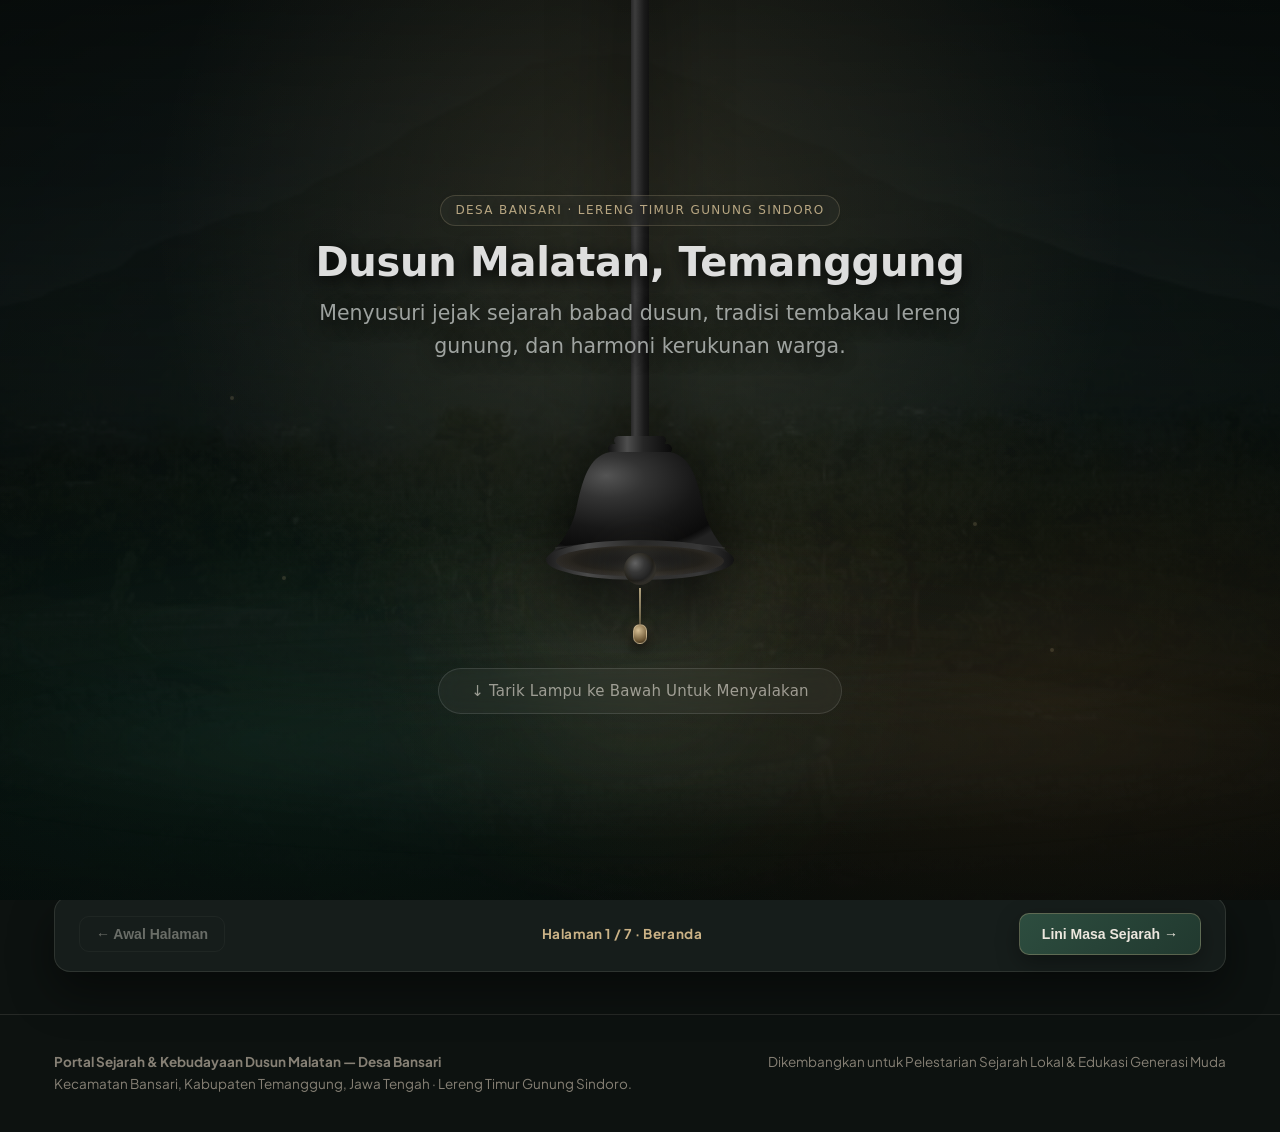
==== commit 4272f68f: "Restore pull-down lamp physics and harmonize dark-mode typography palette" ====
--- a/index.html
+++ b/index.html
@@ -8,7 +8,7 @@
   <link rel="preconnect" href="https://fonts.googleapis.com">
   <link rel="preconnect" href="https://fonts.gstatic.com" crossorigin>
   <link href="https://fonts.googleapis.com/css2?family=Cormorant+Garamond:ital,wght@0,600;0,700;1,600&family=Lora:ital,wght@0,500;0,600;0,700;1,600&family=Plus+Jakarta+Sans:wght@400;500;600;700;800&display=swap" rel="stylesheet">
-  <link rel="stylesheet" href="styles.css?v=20261107g" />
+  <link rel="stylesheet" href="styles.css?v=20261107h" />
 </head>
 <body class="gate-locked">
   <!-- SPLASH SCREEN / HALAMAN AWAL: ATMOSPHERIC TWILIGHT SINDORO & 3D BELL SPOTLIGHT -->
@@ -153,13 +153,20 @@
           <!-- Bola Lampu / Bandul (Menyala) -->
           <circle class="svg-clapper-lit" cx="120" cy="175" r="16" fill="url(#clapperLit)" filter="url(#bulbGlow)"/>
         </svg>
+
+        <!-- Tali Tarik Lampu Interaktif (Ditarik ke Bawah) -->
+        <div class="bell-pull-cord" id="bellPullCord" aria-hidden="true">
+          <span class="pull-cord-line"></span>
+          <span class="pull-cord-knob"></span>
+        </div>
+
         <div class="spotlight"></div>
         <div class="spotlight-core"></div>
       </div>
 
-      <!-- Tombol Interaktif -->
+      <!-- Petunjuk / Handle Tarik Interaktif -->
       <button class="glow-btn" id="holdBtn" type="button">
-        <span id="btnText">Nyalakan Lampu &amp; Masuk</span>
+        <span id="btnText">↓ Tarik Lampu ke Bawah Untuk Menyalakan</span>
       </button>
     </div>
   </div>
@@ -874,6 +881,6 @@
   </div>
 
   <div id="toast" class="toast" role="status" aria-live="polite"></div>
-  <script src="app.js?v=20261107g"></script>
+  <script src="app.js?v=20261107h"></script>
 </body>
 </html>
--- a/styles.css
+++ b/styles.css
@@ -1,17 +1,17 @@
 :root[data-theme="dark"] {
-  --bg-primary: #0b1311;
-  --bg-secondary: rgba(17, 29, 26, 0.72);
-  --bg-card: rgba(21, 37, 33, 0.78);
-  --bg-card-hover: rgba(27, 48, 43, 0.88);
-  --border-color: rgba(52, 211, 153, 0.2);
-  --text-primary: #f1f5f9;
-  --text-secondary: #cbd5e1;
-  --text-muted: #94a3b8;
-  --accent-gold: #f59e0b;
-  --accent-gold-soft: rgba(245, 158, 11, 0.15);
-  --accent-emerald: #10b981;
-  --accent-emerald-bright: #34d399;
-  --accent-emerald-soft: rgba(16, 185, 129, 0.15);
+  --bg-primary: #0d1210;
+  --bg-secondary: rgba(20, 27, 24, 0.86);
+  --bg-card: rgba(24, 32, 29, 0.90);
+  --bg-card-hover: rgba(30, 40, 36, 0.95);
+  --border-color: rgba(220, 210, 192, 0.12);
+  --text-primary: #e8e3d9;
+  --text-secondary: #b6b0a4;
+  --text-muted: #868075;
+  --accent-gold: #cbb286;
+  --accent-gold-soft: rgba(203, 178, 134, 0.10);
+  --accent-emerald: #2c4c3e;
+  --accent-emerald-bright: #a3b6ab;
+  --accent-emerald-soft: rgba(163, 182, 171, 0.10);
   --shadow-lg: 0 20px 45px rgba(0, 0, 0, 0.45);
 }
 
@@ -87,6 +87,8 @@
   --bell-sway: 0deg;
   --bg-shift-x: 0px;
   --bg-shift-y: 0px;
+  --pull-y: 0px;
+  --pull-progress: 0;
   background: radial-gradient(ellipse 95% 85% at 50% 38%, #121d19 0%, #09100e 58%, #050807 100%);
   width: 100%;
   min-height: 100vh;
@@ -287,30 +289,70 @@
   color: rgba(255, 244, 224, 0.88);
 }
 
-/* Struktur Lonceng 3D Presisi dengan Ayunan Natural */
+/* Struktur Lonceng 3D Presisi dengan Fisika Tarik ke Bawah (Pull-Down) */
 .bell-wrapper {
   position: relative;
   z-index: 4;
   display: flex;
   flex-direction: column;
   align-items: center;
-  cursor: pointer;
-  margin-bottom: 30px;
+  cursor: grab;
+  margin-bottom: 24px;
   outline: none;
   transform-origin: 50% -260px;
-  transform: rotate(var(--bell-sway, 0deg));
-  animation: gentleBellPendulum 7s ease-in-out infinite alternate;
-  transition: transform 0.65s cubic-bezier(0.22, 1, 0.36, 1);
-}
-
-@keyframes gentleBellPendulum {
-  0% { transform: rotate(calc(var(--bell-sway, 0deg) - 0.65deg)); }
-  100% { transform: rotate(calc(var(--bell-sway, 0deg) + 0.65deg)); }
-}
-
-.bell-wrapper:active,
+  transform: translateY(calc(var(--pull-y, 0px) * 0.45)) rotate(var(--bell-sway, 0deg));
+  transition: transform 0.55s cubic-bezier(0.34, 1.56, 0.64, 1);
+  touch-action: none;
+}
+
+.bell-scene.is-pulling .bell-wrapper {
+  cursor: grabbing;
+  transition: none;
+}
+
+.bell-scene.pull-hint-bounce .bell-wrapper {
+  animation: hintPullDownBounce 0.6s cubic-bezier(0.34, 1.56, 0.64, 1);
+}
+
+@keyframes hintPullDownBounce {
+  0% { transform: translateY(0); }
+  40% { transform: translateY(16px); }
+  100% { transform: translateY(0); }
+}
+
 .bell-scene.lit .bell-wrapper {
   transform: translateY(4px) rotate(0deg);
+}
+
+/* Tali Tarik & Bandul Bawah Bohlam */
+.bell-pull-cord {
+  display: flex;
+  flex-direction: column;
+  align-items: center;
+  margin-top: -26px;
+  z-index: 5;
+  transform: translateY(calc(var(--pull-y, 0px) * 0.55));
+  transition: transform 0.55s cubic-bezier(0.34, 1.56, 0.64, 1), opacity 0.5s ease;
+}
+
+.bell-scene.is-pulling .bell-pull-cord {
+  transition: none;
+}
+
+.pull-cord-line {
+  width: 2px;
+  height: calc(36px + var(--pull-y, 0px) * 0.45);
+  background: linear-gradient(180deg, rgba(255, 232, 180, 0.65) 0%, rgba(185, 160, 120, 0.45) 100%);
+  box-shadow: 0 0 8px rgba(0, 0, 0, 0.8);
+}
+
+.pull-cord-knob {
+  width: 14px;
+  height: 20px;
+  border-radius: 7px;
+  background: radial-gradient(circle at 35% 30%, #d6bf94, #6e5835 70%, #2a2012 100%);
+  border: 1px solid rgba(255, 238, 200, 0.4);
+  box-shadow: 0 4px 12px rgba(0, 0, 0, 0.85), 0 0 12px rgba(255, 215, 140, 0.2);
 }
 
 .bell-svg {
@@ -329,28 +371,28 @@
     drop-shadow(0 28px 95px rgba(255, 198, 98, 0.62));
 }
 
-/* Transisi Pijar Bohlam yang Organik & Sangat Terang Saat Menyala */
+/* Transisi Pijar Bohlam yang Mengikuti Tarikan Tangan (Saat Awal Redup, Makin Ditarik Makin Terang) */
 .svg-inner-lit {
-  opacity: 0.22;
-  transition: opacity 0.65s cubic-bezier(0.16, 1, 0.3, 1), filter 0.65s ease;
+  opacity: calc(0.06 + var(--pull-progress, 0) * 0.85);
+  transition: opacity 0.45s cubic-bezier(0.16, 1, 0.3, 1), filter 0.65s ease;
 }
 
 .svg-clapper-lit {
-  opacity: 0.28;
-  transition: opacity 0.65s cubic-bezier(0.16, 1, 0.3, 1), filter 0.65s ease;
+  opacity: calc(0.08 + var(--pull-progress, 0) * 0.88);
+  transition: opacity 0.45s cubic-bezier(0.16, 1, 0.3, 1), filter 0.65s ease;
 }
 
 .svg-clapper-dark {
-  opacity: 0.85;
-  transition: opacity 0.65s cubic-bezier(0.16, 1, 0.3, 1);
-}
-
-.bell-wrapper:hover .svg-inner-lit {
-  opacity: 0.58;
-}
-
-.bell-wrapper:hover .svg-clapper-lit {
-  opacity: 0.68;
+  opacity: calc(0.95 - var(--pull-progress, 0) * 0.85);
+  transition: opacity 0.45s cubic-bezier(0.16, 1, 0.3, 1);
+}
+
+.bell-scene.is-pulling .svg-inner-lit,
+.bell-scene.is-pulling .svg-clapper-lit,
+.bell-scene.is-pulling .svg-clapper-dark,
+.bell-scene.is-pulling .spotlight,
+.bell-scene.is-pulling .spotlight-core {
+  transition: none;
 }
 
 /* Sorotan Cahaya ke Bawah (Dual-Layer Volumetric Spotlight Terang & Halus) */
@@ -367,9 +409,9 @@
     transparent 86%
   );
   filter: blur(26px);
-  opacity: 0.26;
+  opacity: calc(0.05 + var(--pull-progress, 0) * 0.9);
   pointer-events: none;
-  transition: opacity 0.75s cubic-bezier(0.16, 1, 0.3, 1), transform 0.75s cubic-bezier(0.16, 1, 0.3, 1);
+  transition: opacity 0.65s cubic-bezier(0.16, 1, 0.3, 1), transform 0.65s cubic-bezier(0.16, 1, 0.3, 1);
   z-index: 1;
 }
 
@@ -385,33 +427,29 @@
     transparent 82%
   );
   filter: blur(14px);
-  opacity: 0.2;
+  opacity: calc(0.04 + var(--pull-progress, 0) * 0.9);
   pointer-events: none;
-  transition: opacity 0.75s cubic-bezier(0.16, 1, 0.3, 1), transform 0.75s cubic-bezier(0.16, 1, 0.3, 1);
+  transition: opacity 0.65s cubic-bezier(0.16, 1, 0.3, 1), transform 0.65s cubic-bezier(0.16, 1, 0.3, 1);
   z-index: 2;
 }
 
-.bell-wrapper:hover .spotlight,
-.bell-wrapper:hover .spotlight-core {
-  opacity: 0.62;
-}
-
-/* Tombol Interaktif yang Halus & Natural */
+/* Tombol / Petunjuk Tarik yang Halus & Natural */
 .glow-btn {
   position: relative;
   z-index: 5;
   padding: 13px 32px;
   border-radius: 999px;
   background: rgba(255, 255, 255, 0.05);
-  color: rgba(255, 255, 255, 0.68);
+  color: rgba(235, 230, 220, 0.72);
   border: 1px solid rgba(255, 255, 255, 0.14);
   font-family: system-ui, -apple-system, 'Segoe UI', Roboto, Arial, sans-serif;
   font-size: 15px;
   font-weight: 500;
   letter-spacing: 0.2px;
-  cursor: pointer;
+  cursor: grab;
+  touch-action: none;
   backdrop-filter: blur(10px);
-  opacity: 0.78;
+  opacity: 0.85;
   transition:
     transform 0.45s cubic-bezier(0.16, 1, 0.3, 1),
     box-shadow 0.75s cubic-bezier(0.16, 1, 0.3, 1),
@@ -2634,6 +2672,80 @@
   font-weight: 800;
 }
 
+/* =========================================================================
+   HARMONISASI WARNA FONT & ELEMEN MODE GELAP (LOW-CONTRAST WARM EDITORIAL)
+   ========================================================================= */
+:root[data-theme="dark"] h1,
+:root[data-theme="dark"] h2,
+:root[data-theme="dark"] h3,
+:root[data-theme="dark"] h4 {
+  color: var(--text-primary);
+  font-weight: 600;
+}
+
+:root[data-theme="dark"] .hero h1 em {
+  color: #dcc59c;
+  font-style: italic;
+}
+
+:root[data-theme="dark"] .pill-gold,
+:root[data-theme="dark"] .pill-emerald,
+:root[data-theme="dark"] .tl-year,
+:root[data-theme="dark"] .spot-tag,
+:root[data-theme="dark"] .theory-tag {
+  background: rgba(220, 210, 192, 0.06);
+  color: var(--accent-gold);
+  border: 1px solid rgba(220, 210, 192, 0.16);
+  font-weight: 600;
+}
+
+:root[data-theme="dark"] .tl-badge,
+:root[data-theme="dark"] .archive-cat,
+:root[data-theme="dark"] .stat-item strong,
+:root[data-theme="dark"] .card-popup-trigger,
+:root[data-theme="dark"] .profile-header,
+:root[data-theme="dark"] .profile-header span {
+  color: var(--accent-gold);
+  font-weight: 600;
+}
+
+:root[data-theme="dark"] .btn-primary,
+:root[data-theme="dark"] .filter-btn.active,
+:root[data-theme="dark"] .tab-btn.active {
+  background: linear-gradient(135deg, #2d4d3f, #21392f);
+  color: #ece7de;
+  border: 1px solid rgba(203, 178, 134, 0.32);
+  box-shadow: 0 8px 22px rgba(0, 0, 0, 0.35);
+}
+
+:root[data-theme="dark"] .btn-secondary {
+  background: rgba(203, 178, 134, 0.09);
+  color: var(--accent-gold);
+  border: 1px solid rgba(203, 178, 134, 0.24);
+}
+
+:root[data-theme="dark"] .ui-popup-card {
+  background: #161f1c;
+  color: var(--text-primary);
+  border: 1px solid rgba(220, 210, 192, 0.22);
+}
+
+:root[data-theme="dark"] .ui-popup-pill,
+:root[data-theme="dark"] .ui-popup-subpill {
+  background: rgba(220, 210, 192, 0.07);
+  color: var(--accent-gold);
+  border: 1px solid rgba(220, 210, 192, 0.18);
+  font-weight: 600;
+}
+
+:root[data-theme="dark"] .toast {
+  background: #17211d;
+  color: var(--text-primary);
+  border: 1px solid rgba(220, 210, 192, 0.22);
+  border-left: 4px solid var(--accent-gold);
+  font-weight: 600;
+}
+
 @media (prefers-reduced-motion: reduce) {
   .scroll-anim, .scroll-anim.out-bottom, .scroll-anim.out-top, .ui-crossfade-enter, .svg-draw-path {
     opacity: 1 !important;
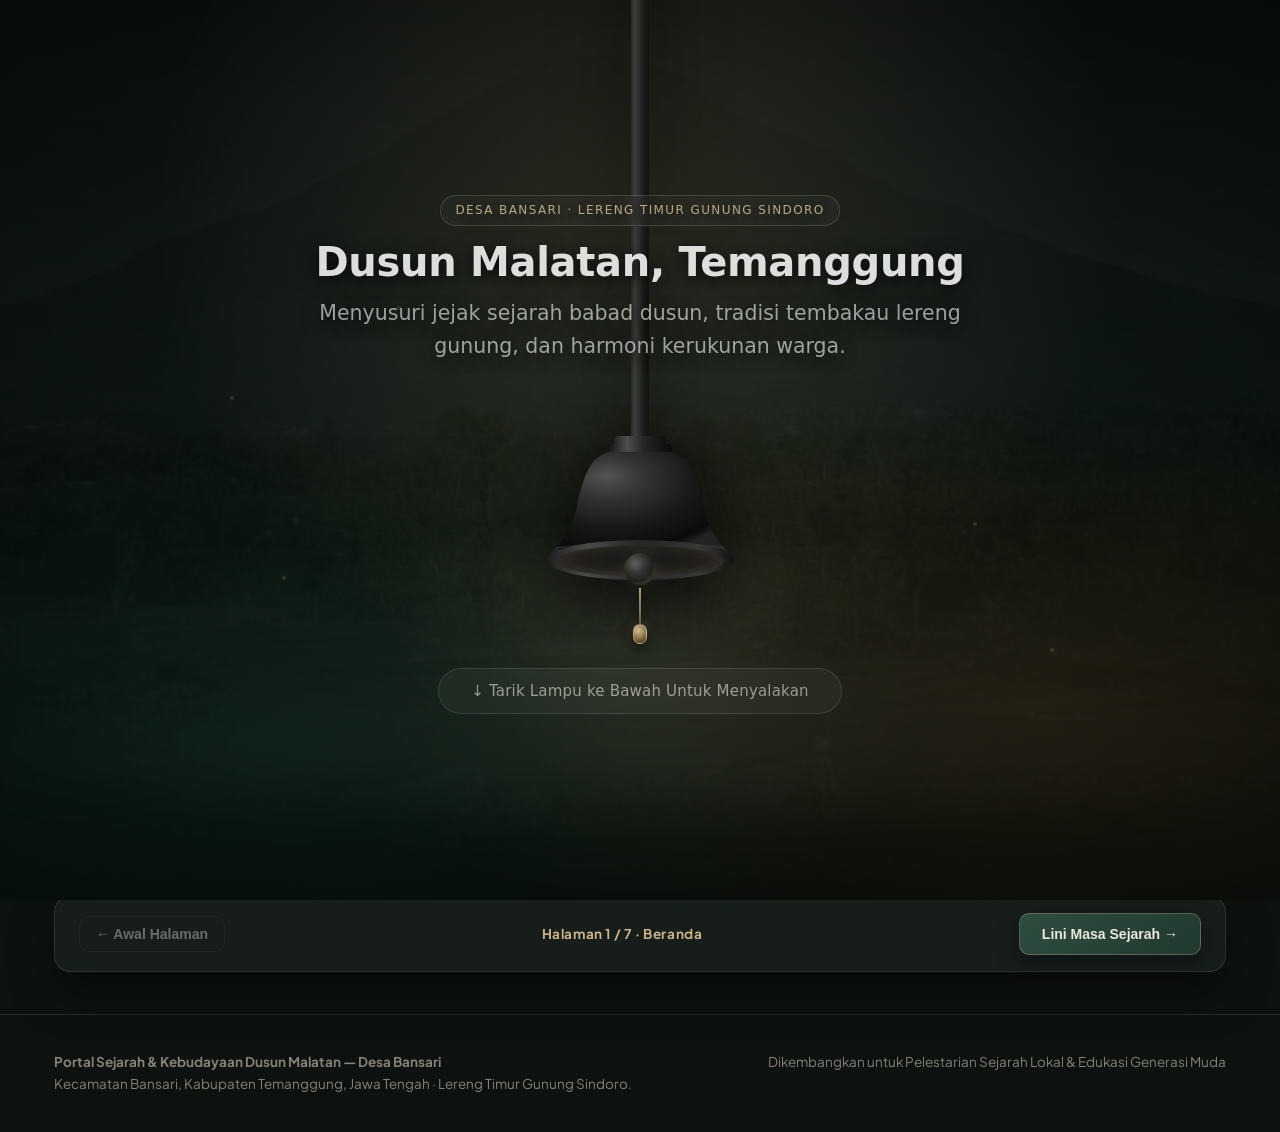
==== commit de115f6a: "Optimize mobile GPU performance (remove heavy blur/backdrop-filter and throttle touch animations)" ====
--- a/index.html
+++ b/index.html
@@ -8,7 +8,7 @@
   <link rel="preconnect" href="https://fonts.googleapis.com">
   <link rel="preconnect" href="https://fonts.gstatic.com" crossorigin>
   <link href="https://fonts.googleapis.com/css2?family=Cormorant+Garamond:ital,wght@0,600;0,700;1,600&family=Lora:ital,wght@0,500;0,600;0,700;1,600&family=Plus+Jakarta+Sans:wght@400;500;600;700;800&display=swap" rel="stylesheet">
-  <link rel="stylesheet" href="styles.css?v=20261107h" />
+  <link rel="stylesheet" href="styles.css?v=20261107i" />
 </head>
 <body class="gate-locked">
   <!-- SPLASH SCREEN / HALAMAN AWAL: ATMOSPHERIC TWILIGHT SINDORO & 3D BELL SPOTLIGHT -->
@@ -106,15 +106,10 @@
               <stop offset="100%" stop-color="#ffe08a"/>
             </radialGradient>
 
-            <!-- Filter Cahaya Bohlam (Sangat Terang & Bercahaya) -->
-            <filter id="bulbGlow" x="-160%" y="-160%" width="420%" height="420%">
-              <feGaussianBlur stdDeviation="8" result="blur1"/>
-              <feGaussianBlur stdDeviation="22" result="blur2"/>
-              <feGaussianBlur stdDeviation="46" result="blur3"/>
+            <!-- Filter Cahaya Bohlam (Ringan & Cepat di GPU HP/Desktop) -->
+            <filter id="bulbGlow" x="-60%" y="-60%" width="220%" height="220%">
+              <feGaussianBlur stdDeviation="10" result="blur1"/>
               <feMerge>
-                <feMergeNode in="blur3"/>
-                <feMergeNode in="blur2"/>
-                <feMergeNode in="blur2"/>
                 <feMergeNode in="blur1"/>
                 <feMergeNode in="SourceGraphic"/>
               </feMerge>
@@ -881,6 +876,6 @@
   </div>
 
   <div id="toast" class="toast" role="status" aria-live="polite"></div>
-  <script src="app.js?v=20261107h"></script>
+  <script src="app.js?v=20261107i"></script>
 </body>
 </html>
--- a/styles.css
+++ b/styles.css
@@ -1599,26 +1599,23 @@
    ========================================================================= */
 .scroll-anim {
   opacity: 0;
-  will-change: transform, opacity, filter;
+  will-change: transform, opacity;
   transition:
-    opacity 0.68s cubic-bezier(0.22, 1, 0.36, 1),
-    transform 0.68s cubic-bezier(0.22, 1, 0.36, 1),
-    filter 0.68s cubic-bezier(0.22, 1, 0.36, 1);
+    opacity 0.55s cubic-bezier(0.22, 1, 0.36, 1),
+    transform 0.55s cubic-bezier(0.22, 1, 0.36, 1);
   transition-delay: var(--anim-delay, 0ms);
 }
 
 /* State when element is below viewport (waiting to be scrolled DOWN into view) */
 .scroll-anim.out-bottom {
   opacity: 0;
-  transform: translate3d(0, 46px, 0) scale(0.96);
-  filter: blur(4px);
+  transform: translate3d(0, 32px, 0);
 }
 
 /* State when element is above viewport (waiting to be scrolled UP into view) */
 .scroll-anim.out-top {
   opacity: 0;
-  transform: translate3d(0, -42px, 0) scale(0.96);
-  filter: blur(4px);
+  transform: translate3d(0, -28px, 0);
 }
 
 /* Directional variants */
@@ -2757,7 +2754,7 @@
   }
 }
 
-@media (max-width: 920px) {
+@media (max-width: 920px), (pointer: coarse) {
   .hero-grid, .map-explorer-grid, .qa-layout, .oral-grid {
     grid-template-columns: 1fr;
   }
@@ -2769,7 +2766,71 @@
     gap: 12px;
     white-space: nowrap;
   }
-  .tobacco-3d-plant:nth-child(n+4) {
-    display: none;
+
+  /* Optimasi Performa GPU HP (Anti-Lag & 60fps Smooth Scrolling) */
+  .navbar,
+  .hero h1,
+  .section-header,
+  .hero-card,
+  .stat-item,
+  .timeline-card,
+  .archive-card,
+  .peace-card,
+  .map-canvas-box,
+  .map-detail-panel,
+  .tab-panel,
+  .ref-item,
+  .page-pager-dock,
+  .glow-btn,
+  .bell-caption-kicker,
+  .ui-popup-backdrop {
+    backdrop-filter: none !important;
+    -webkit-backdrop-filter: none !important;
   }
-}
+
+  .tobacco-3d-garden,
+  .bell-mist-drift,
+  .bell-fireflies {
+    display: none !important;
+  }
+
+  .bansari-ring-svg,
+  .bell-bg-panorama,
+  .specimen-3d-turntable {
+    animation: none !important;
+  }
+
+  .bansari-emblem-wrap,
+  .bell-svg,
+  .bell-scene.lit .bell-svg,
+  .bell-scene.lit .svg-inner-lit,
+  .tobacco-leaf-item {
+    filter: none !important;
+  }
+
+  .bell-bg-panorama {
+    -webkit-mask-image: none;
+    mask-image: none;
+  }
+
+  .bell-scene.lit .svg-clapper-lit {
+    filter: url(#bulbGlow) !important;
+  }
+
+  .spotlight {
+    width: 340px;
+    height: 240px;
+    filter: blur(16px);
+  }
+
+  .spotlight-core {
+    width: 210px;
+    height: 160px;
+    filter: blur(8px);
+  }
+
+  .scroll-anim {
+    will-change: auto;
+    transition: opacity 0.35s ease-out, transform 0.38s ease-out;
+  }
+}
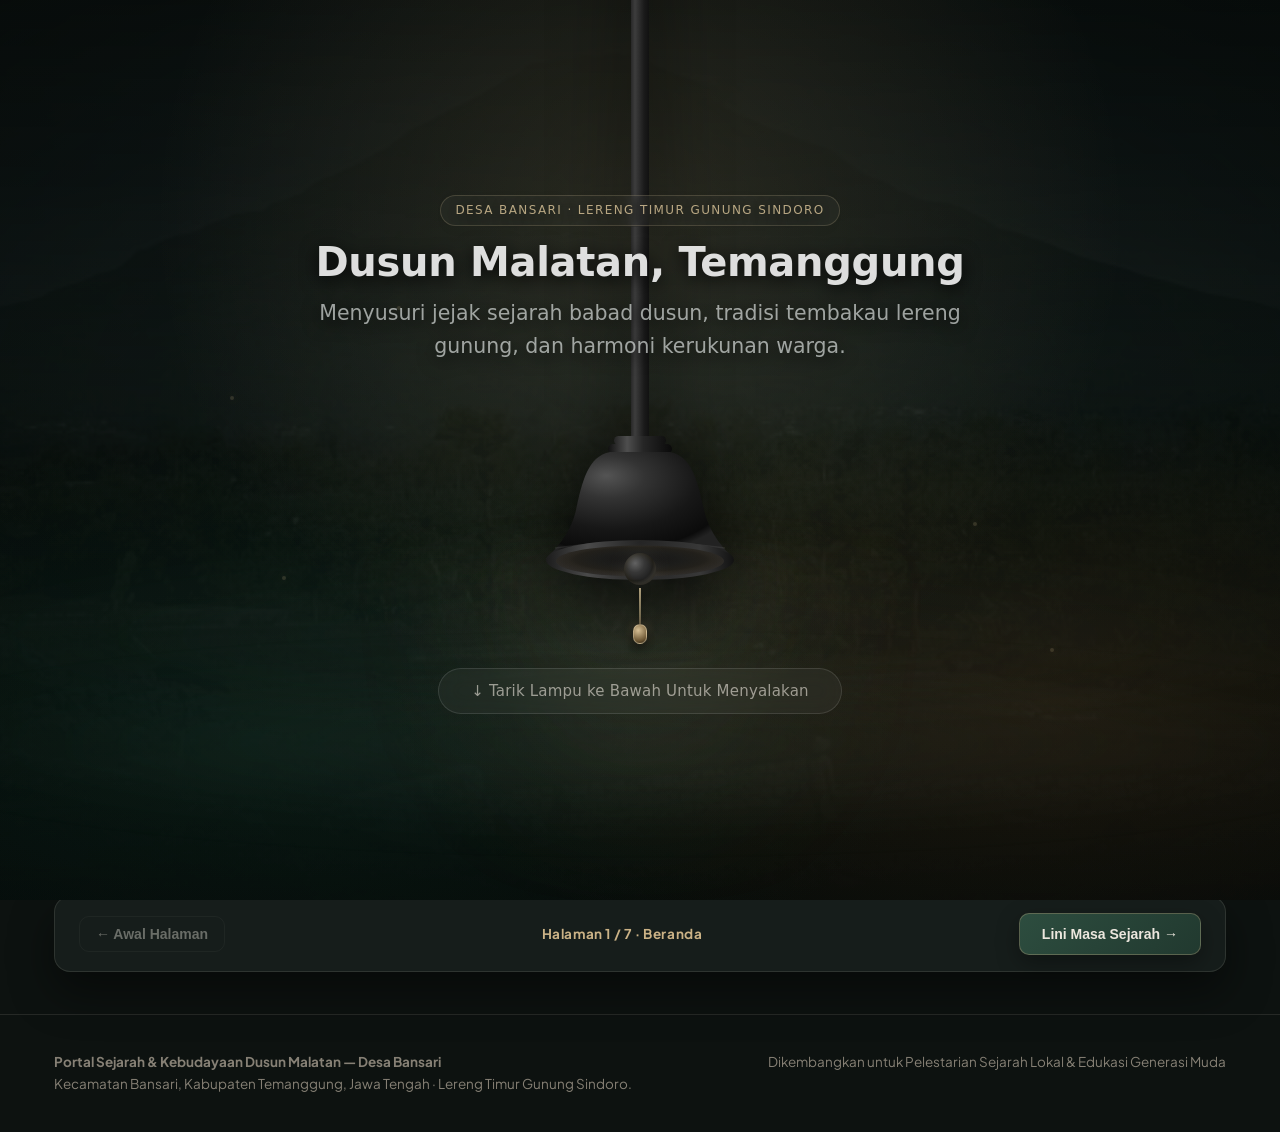
==== commit 45b5ccd8: "Keep all 3D and bidirectional scroll animations active on mobile with hardware GPU acceleration" ====
--- a/index.html
+++ b/index.html
@@ -8,7 +8,7 @@
   <link rel="preconnect" href="https://fonts.googleapis.com">
   <link rel="preconnect" href="https://fonts.gstatic.com" crossorigin>
   <link href="https://fonts.googleapis.com/css2?family=Cormorant+Garamond:ital,wght@0,600;0,700;1,600&family=Lora:ital,wght@0,500;0,600;0,700;1,600&family=Plus+Jakarta+Sans:wght@400;500;600;700;800&display=swap" rel="stylesheet">
-  <link rel="stylesheet" href="styles.css?v=20261107i" />
+  <link rel="stylesheet" href="styles.css?v=20261107j" />
 </head>
 <body class="gate-locked">
   <!-- SPLASH SCREEN / HALAMAN AWAL: ATMOSPHERIC TWILIGHT SINDORO & 3D BELL SPOTLIGHT -->
@@ -876,6 +876,6 @@
   </div>
 
   <div id="toast" class="toast" role="status" aria-live="polite"></div>
-  <script src="app.js?v=20261107i"></script>
+  <script src="app.js?v=20261107j"></script>
 </body>
 </html>
--- a/styles.css
+++ b/styles.css
@@ -289,7 +289,7 @@
   color: rgba(255, 244, 224, 0.88);
 }
 
-/* Struktur Lonceng 3D Presisi dengan Fisika Tarik ke Bawah (Pull-Down) */
+/* Struktur Lonceng 3D Presisi dengan Fisika Tarik ke Bawah (Pull-Down) & Ayunan Halus */
 .bell-wrapper {
   position: relative;
   z-index: 4;
@@ -300,13 +300,21 @@
   margin-bottom: 24px;
   outline: none;
   transform-origin: 50% -260px;
-  transform: translateY(calc(var(--pull-y, 0px) * 0.45)) rotate(var(--bell-sway, 0deg));
+  transform: translate3d(0, calc(var(--pull-y, 0px) * 0.45), 0) rotate(var(--bell-sway, 0deg));
+  animation: gentleBellPendulum 6.5s ease-in-out infinite alternate;
   transition: transform 0.55s cubic-bezier(0.34, 1.56, 0.64, 1);
   touch-action: none;
+  will-change: transform;
+}
+
+@keyframes gentleBellPendulum {
+  0% { transform: translate3d(0, calc(var(--pull-y, 0px) * 0.45), 0) rotate(calc(var(--bell-sway, 0deg) - 0.7deg)); }
+  100% { transform: translate3d(0, calc(var(--pull-y, 0px) * 0.45), 0) rotate(calc(var(--bell-sway, 0deg) + 0.7deg)); }
 }
 
 .bell-scene.is-pulling .bell-wrapper {
   cursor: grabbing;
+  animation: none;
   transition: none;
 }
 
@@ -2767,7 +2775,7 @@
     white-space: nowrap;
   }
 
-  /* Optimasi Performa GPU HP (Anti-Lag & 60fps Smooth Scrolling) */
+  /* Optimasi Performa GPU HP: Semua Animasi Tetap Bergerak Lancar 60fps Tanpa Beban Blur */
   .navbar,
   .hero h1,
   .section-header,
@@ -2788,23 +2796,30 @@
     -webkit-backdrop-filter: none !important;
   }
 
-  .tobacco-3d-garden,
-  .bell-mist-drift,
-  .bell-fireflies {
-    display: none !important;
+  .bell-mist-drift {
+    filter: none !important;
+  }
+
+  .firefly-mote,
+  .garden-pollen-mote {
+    box-shadow: none !important;
   }
 
   .bansari-ring-svg,
   .bell-bg-panorama,
-  .specimen-3d-turntable {
-    animation: none !important;
+  .bell-mist-drift,
+  .firefly-mote,
+  .specimen-3d-turntable,
+  .tobacco-3d-plant {
+    will-change: transform;
   }
 
   .bansari-emblem-wrap,
   .bell-svg,
   .bell-scene.lit .bell-svg,
   .bell-scene.lit .svg-inner-lit,
-  .tobacco-leaf-item {
+  .tobacco-leaf-item,
+  .plant-3d-leaf {
     filter: none !important;
   }
 
@@ -2820,17 +2835,12 @@
   .spotlight {
     width: 340px;
     height: 240px;
-    filter: blur(16px);
+    filter: blur(14px);
   }
 
   .spotlight-core {
     width: 210px;
     height: 160px;
-    filter: blur(8px);
+    filter: blur(7px);
   }
-
-  .scroll-anim {
-    will-change: auto;
-    transition: opacity 0.35s ease-out, transform 0.38s ease-out;
-  }
-}
+}
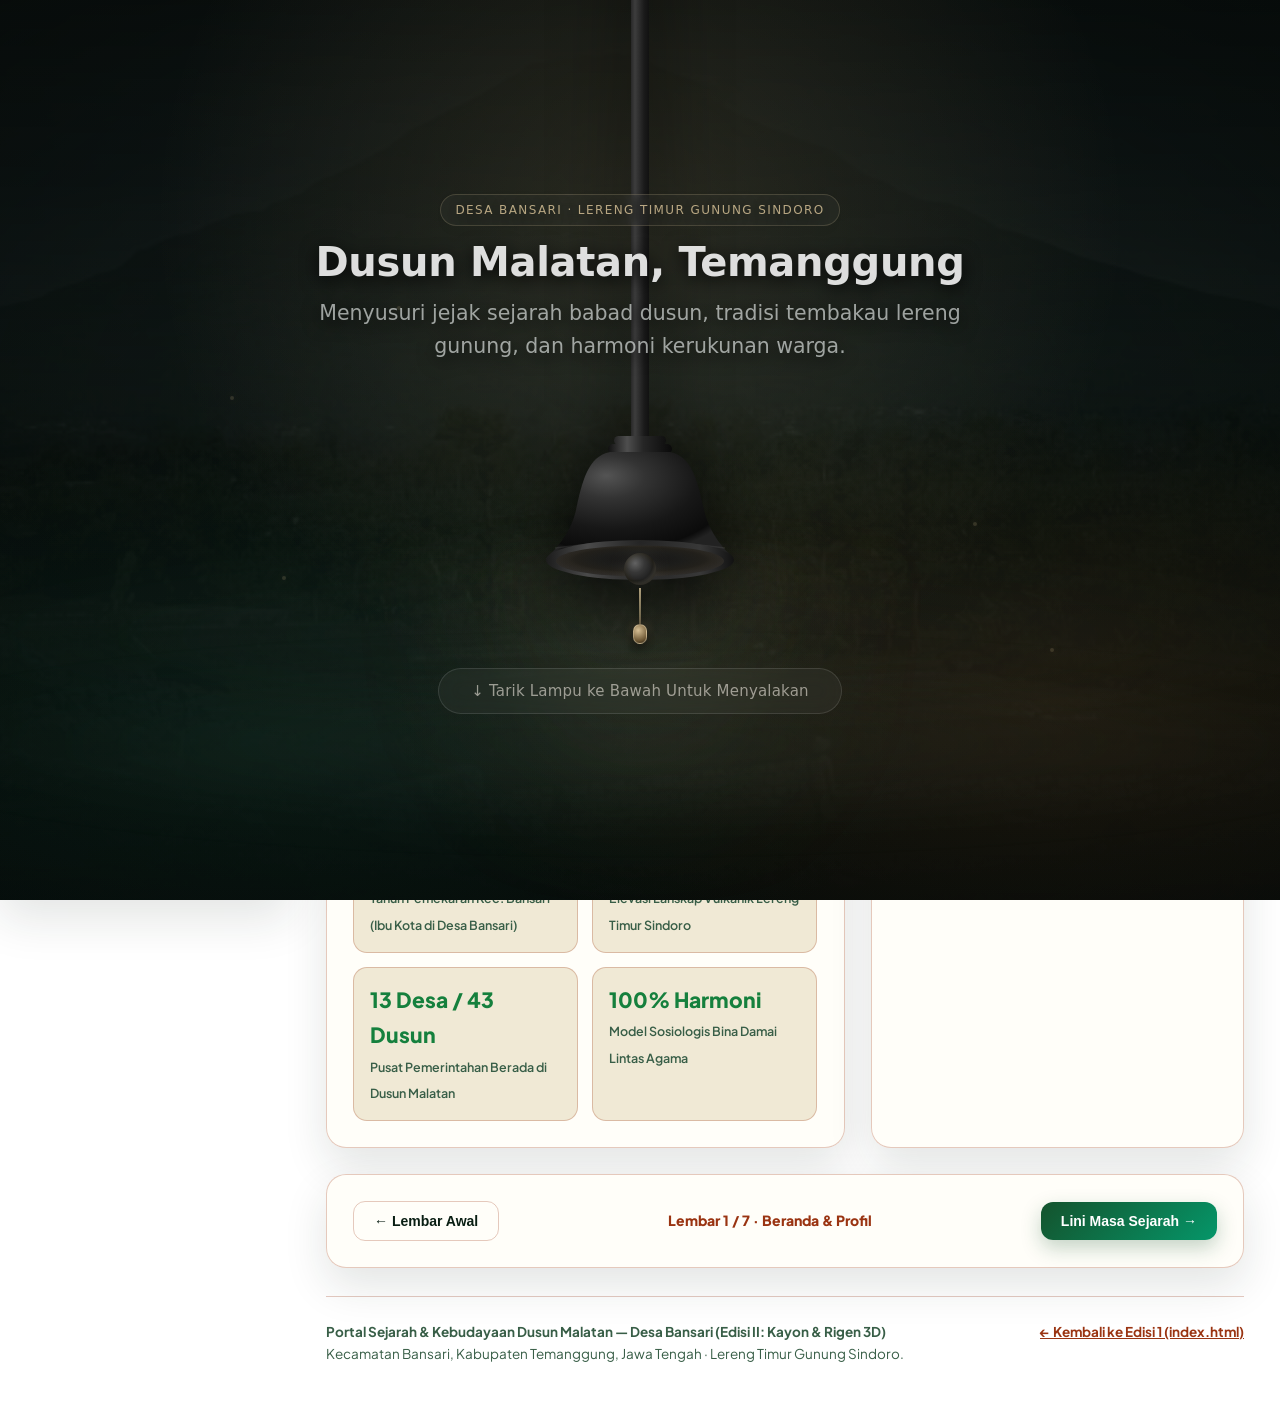
==== commit e74f4aaa: "Upgrade Peta Digital Dusun Malatan to Luxury WebGIS Spatial Atlas (14 GPS/Geodesy loci, 2018 Undip m" ====
--- a/index.html
+++ b/index.html
@@ -1,18 +1,21 @@
 <!DOCTYPE html>
-<html lang="id" data-theme="dark">
+<html lang="id" data-theme="light">
 <head>
   <meta charset="UTF-8" />
   <meta name="viewport" content="width=device-width, initial-scale=1.0" />
-  <title>Babad & Warisan Malatan — Portal Sejarah Digital Desa Bansari, Temanggung</title>
-  <meta name="description" content="Ensiklopedia sejarah digital, peta kultural interaktif, tradisi tembakau lereng Sindoro, dan studi bina damai Dusun Malatan, Desa Bansari, Kecamatan Bansari, Kabupaten Temanggung." />
+  <title>Edisi 2 (Arsitektur Kayon & Rigen 3D) — Portal Sejarah Dusun Malatan, Desa Bansari</title>
+  <meta name="description" content="Edisi Visual Kedua: Ensiklopedia sejarah digital, peta kultural interaktif, tradisi tembakau lereng Sindoro, dan studi bina damai Dusun Malatan, Desa Bansari, Kecamatan Bansari, Kabupaten Temanggung." />
   <link rel="preconnect" href="https://fonts.googleapis.com">
   <link rel="preconnect" href="https://fonts.gstatic.com" crossorigin>
-  <link href="https://fonts.googleapis.com/css2?family=Cormorant+Garamond:ital,wght@0,600;0,700;1,600&family=Lora:ital,wght@0,500;0,600;0,700;1,600&family=Plus+Jakarta+Sans:wght@400;500;600;700;800&display=swap" rel="stylesheet">
-  <link rel="stylesheet" href="styles.css?v=20261107j" />
+  <link href="https://fonts.googleapis.com/css2?family=Cinzel:wght@600;700;800&family=Cormorant+Garamond:ital,wght@0,600;0,700;1,600&family=Lora:ital,wght@0,500;0,600;0,700;1,600&family=Plus+Jakarta+Sans:wght@400;500;600;700;800&display=swap" rel="stylesheet">
+  <link rel="stylesheet" href="edisi-gunungan.css?v=20261107j" />
 </head>
 <body class="gate-locked">
-  <!-- SPLASH SCREEN / HALAMAN AWAL: ATMOSPHERIC TWILIGHT SINDORO & 3D BELL SPOTLIGHT -->
-  <div class="sindoro-gate" id="sindoroGate" role="dialog" aria-label="Halaman Pembuka Dusun Malatan">
+
+  <!-- =========================================================================
+       TAMPILAN AWAL: ATMOSPHERIC TWILIGHT SINDORO & 3D BELL SPOTLIGHT
+       ========================================================================= -->
+  <div class="kayon-split-gate" id="kayonSplitGate" role="dialog" aria-label="Gerbang Pembuka Dusun Malatan">
     <div class="bell-scene" id="bellScene">
       <!-- Latar Atmosferik Berlapis: Siluet Panorama Sindoro, Gradien Senja & Kabut Lereng -->
       <div class="bell-bg-panorama" style="background-image: url('sindoro-bg.jpg');"></div>
@@ -166,694 +169,599 @@
     </div>
   </div>
 
-  <!-- ANIMASI KUMPULAN DAUN TEMBAKAU MENUTUP LAYAR SAAT PINDAH HALAMAN -->
-  <div class="tobacco-curtain" id="tobaccoLeafCurtain" aria-hidden="true">
-    <div class="tobacco-leaves-layer" id="tobaccoLeavesLayer"></div>
-    <div class="tobacco-curtain-badge" id="tobaccoCurtainBadge">
-      <span class="tobacco-badge-kicker">🌿 WARISAN EMAS HIJAU LERENG SINDORO</span>
-      <strong class="tobacco-badge-title" id="tobaccoCurtainTitle">Membuka Halaman...</strong>
+  <!-- =========================================================================
+       ANIMASI TRANSISI PINDAH HALAMAN: KISI RIGEN BAMBU 3D & AWAN GUNUNGAN EMAS
+       ========================================================================= -->
+  <div class="rigen-shutter-curtain" id="rigenShutterCurtain" aria-hidden="true">
+    <div class="rigen-slats-grid" id="rigenSlatsGrid">
+      <!-- 10 3D Folding Bamboo Rigen Slats generated by edisi-gunungan.js -->
+    </div>
+    <div class="mist-wave mist-wave-top"></div>
+    <div class="mist-wave mist-wave-bottom"></div>
+    <div class="shutter-center-crest" id="shutterCenterCrest">
+      <div class="shutter-gunungan-icon">⛰️</div>
+      <span class="shutter-kicker">MEMBUKA LEMBAR BABAD SINDORO</span>
+      <strong class="shutter-title" id="shutterPageTitle">Beranda</strong>
     </div>
   </div>
 
-  <!-- LATAR BELAKANG TETAP (FIXED WATERMARK) LOGO KECAMATAN BANSARI / KAB. TEMANGGUNG -->
-  <div class="bansari-bg-watermark" id="bansariBgWatermark" aria-hidden="true">
-    <div class="bansari-emblem-wrap">
-      <svg class="bansari-ring-svg" viewBox="0 0 360 360">
+  <!-- =========================================================================
+       LATAR BELAKANG WATERMARK LOGO KECAMATAN BANSARI & PANGGUNG 3D RIGEN/SURYA
+       ========================================================================= -->
+  <div class="bansari-fixed-seal" id="bansariFixedSeal" aria-hidden="true">
+    <div class="seal-orbit-wrap">
+      <svg class="seal-orbit-svg" viewBox="0 0 380 380">
         <defs>
-          <path id="circleTextPathTop" d="M 180, 180 m -148, 0 a 148,148 0 1,1 296,0 a 148,148 0 1,1 -296,0" />
+          <path id="orbitTextPath" d="M 190, 190 m -156, 0 a 156,156 0 1,1 312,0 a 156,156 0 1,1 -312,0" />
         </defs>
-        <circle cx="180" cy="180" r="168" fill="none" stroke="currentColor" stroke-width="1.5" stroke-dasharray="6 4" opacity="0.45" />
-        <circle cx="180" cy="180" r="132" fill="none" stroke="currentColor" stroke-width="1" opacity="0.35" />
-        <text fill="currentColor" font-size="11.5" font-weight="700" letter-spacing="3.4">
-          <textPath href="#circleTextPathTop" startOffset="4%">
+        <circle cx="190" cy="190" r="176" fill="none" stroke="currentColor" stroke-width="1.5" stroke-dasharray="10 6" opacity="0.45" />
+        <circle cx="190" cy="190" r="140" fill="none" stroke="currentColor" stroke-width="1.2" opacity="0.35" />
+        <text fill="currentColor" font-size="11.5" font-weight="800" letter-spacing="3.5">
+          <textPath href="#orbitTextPath" startOffset="3%">
             ★ PEMERINTAH KABUPATEN TEMANGGUNG · KECAMATAN BANSARI · DESA BANSARI ★
           </textPath>
         </text>
       </svg>
-      <img src="logo-bansari-temanggung.png" alt="Logo Kecamatan Bansari Kabupaten Temanggung" class="bansari-bg-logo" />
+      <img src="logo-bansari-temanggung.png" alt="Logo Kecamatan Bansari" class="seal-center-img" />
     </div>
   </div>
 
-  <!-- PANGGUNG ANIMASI TANAMAN TEMBAKAU 3D (KHUSUS TEMA TERANG / LIGHT MODE UI) -->
-  <div class="tobacco-3d-stage" id="tobacco3DStage" aria-hidden="true">
-    <!-- Morning Sunbeams from Gunung Sindoro East Slope -->
-    <div class="sunbeam-rays"></div>
-    <div class="sun-orb"></div>
-
-    <!-- Terraced Sindoro Plantation Horizon SVG -->
-    <svg class="plantation-hills-svg" viewBox="0 0 1440 320" preserveAspectRatio="none">
-      <defs>
-        <linearGradient id="hillLight1" x1="0" y1="0" x2="0" y2="1">
-          <stop offset="0%" stop-color="#86efac" stop-opacity="0.35" />
-          <stop offset="100%" stop-color="#15803d" stop-opacity="0.18" />
-        </linearGradient>
-        <linearGradient id="hillLight2" x1="0" y1="0" x2="1" y2="1">
-          <stop offset="0%" stop-color="#bbf7d0" stop-opacity="0.42" />
-          <stop offset="100%" stop-color="#ca8a04" stop-opacity="0.16" />
-        </linearGradient>
-      </defs>
-      <path fill="url(#hillLight1)" d="M0,192L120,176C240,160,480,128,720,138.7C960,149,1200,203,1320,229.3L1440,256L1440,320L0,320Z"></path>
-      <path fill="url(#hillLight2)" d="M0,240L144,218.7C288,197,576,155,864,165.3C1152,176,1344,240,1440,264L1440,320L0,320Z"></path>
-    </svg>
-
-    <!-- 3D Botanical Tobacco Plants Container (Populated dynamically by app.js) -->
-    <div class="tobacco-3d-garden" id="tobacco3DGarden"></div>
-  </div>
-
-  <!-- Top Reading Progress Bar -->
-  <div class="scroll-progress" id="scrollProgress"></div>
-
-  <!-- Navigation Header -->
-  <header class="navbar" id="navbar">
-    <div class="container nav-inner">
-      <a href="#beranda" class="brand">
-        <span class="brand-crest">
-          <img src="logo-bansari-temanggung.png" alt="Logo Kecamatan Bansari" class="brand-logo-img" />
-        </span>
-        <div>
-          <span class="brand-subtitle">KECAMATAN BANSARI · KAB. TEMANGGUNG</span>
-          <strong class="brand-title">Malatan · Desa Bansari</strong>
-        </div>
-      </a>
-
-      <nav class="nav-links" id="navLinks">
-        <a href="#beranda">Beranda</a>
-        <a href="#linimasa">Lini Masa</a>
-        <a href="#peta-kultural">Peta Spasial</a>
-        <a href="#ensiklopedia">Budaya & Tembakau</a>
-        <a href="#bina-damai">Harmoni Sosial</a>
-        <a href="#eksplorasi-ai">Tanya Sejarah & Kuis</a>
-        <a href="#referensi">Referensi Ilmiah</a>
-      </nav>
-
-      <div class="nav-actions">
-        <button class="btn-icon theme-pill-btn" id="themeToggle" title="Ubah Tema Gelap / Tema Terang Tanaman Tembakau 3D" aria-label="Ubah Tema">
-          <span id="themeIcon">🌿</span>
-          <span class="theme-btn-label" id="themeLabel">Tema Terang 3D</span>
-        </button>
-        <button class="btn-outline btn-sm" id="printArchiveBtn" title="Cetak / Simpan PDF Ringkasan Sejarah">
-          📄 Unduh Ringkasan
-        </button>
-      </div>
-    </div>
-  </header>
-
-  <!-- HERO SECTION -->
-  <section class="hero" id="beranda">
-    <div class="hero-backdrop"></div>
-    <div class="container hero-grid">
-      <div class="hero-content">
-        <div class="badge-row">
-          <span class="pill pill-gold">📍 Kec. Bansari, Kab. Temanggung</span>
-          <span class="pill pill-emerald">⛰️ Lereng Timur Gunung Sindoro (1.250 mdpl)</span>
-        </div>
-        <h1>
-          Menelusuri Jejak Sejarah, Tradisi Agraris &amp; <em>Harmoni Dusun Malatan</em> Desa Bansari
-        </h1>
-        <p class="hero-lead">
-          Portal dokumentasi sejarah lokal, kearifan budaya perajang <strong>Tembakau Lembutan</strong>, warisan manuskrip ulama, hingga laboratorium hidup <strong>kerukunan lintas iman (Bina Damai)</strong> masyarakat Dusun Malatan di kaki Gunung Sindoro.
-        </p>
-
-        <div class="hero-cta">
-          <a href="#linimasa" class="btn-primary">Jelajahi Lini Masa Sejarah →</a>
-          <a href="#peta-kultural" class="btn-secondary">🗺️ Buka Peta Kultural Interaktif</a>
-        </div>
-
-        <div class="hero-stats">
-          <div class="stat-item">
-            <strong>2001</strong>
-            <span>Tahun Pemekaran Kec. Bansari (Ibu Kota di Desa Bansari)</span>
-          </div>
-          <div class="stat-item">
-            <strong>1.000–1.500m</strong>
-            <span>Elevasi Lanskap Vulkanik Lereng Timur Sindoro</span>
-          </div>
-          <div class="stat-item">
-            <strong>13 Desa / 43 Dusun</strong>
-            <span>Pusat Pemerintahan Berada di Dusun Malatan</span>
-          </div>
-          <div class="stat-item">
-            <strong>100% Harmoni</strong>
-            <span>Model Sosiologis Bina Damai Lintas Agama</span>
-          </div>
-        </div>
-      </div>
-
-      <!-- Interactive Mountain & Geography Card -->
-      <aside class="hero-card">
-        <div class="card-header-tag">PROFIL GEOGRAFIS &amp; HISTORIS</div>
-        <h3>Lanskap Kultural Malatan – Bansari</h3>
-
-        <!-- Interactive 3D Tobacco Plant Showcase (Highlighted in Light Theme) -->
-        <div class="hero-tobacco-3d-showcase" id="heroTobacco3DBox" title="Geser kursor untuk memutar Tanaman Tembakau 3D">
-          <div class="specimen-3d-badge">🌱 SPESIMEN 3D · TEMBAKAU LEMBUTAN SINDORO</div>
-          <div class="specimen-3d-viewport" id="specimen3DViewport">
-            <!-- Populated with 3D CSS/SVG Tobacco Plant by app.js -->
-          </div>
-          <div class="specimen-3d-caption">Gerakkan mouse untuk memutar tanaman tembakau 3D (360°)</div>
-        </div>
-
-        <div class="topo-illustration">
-          <svg viewBox="0 0 420 200" class="sindoro-svg" aria-label="Ilustrasi Topografi Lereng Gunung Sindoro dan Dusun Malatan">
-            <defs>
-              <linearGradient id="skyGrad" x1="0" y1="0" x2="0" y2="1">
-                <stop offset="0%" stop-color="#1e3a2f" />
-                <stop offset="100%" stop-color="#0f1715" />
-              </linearGradient>
-              <linearGradient id="mountGrad" x1="0" y1="0" x2="1" y2="1">
-                <stop offset="0%" stop-color="#10b981" stop-opacity="0.45" />
-                <stop offset="100%" stop-color="#064e3b" stop-opacity="0.85" />
-              </linearGradient>
-            </defs>
-            <rect width="420" height="200" rx="12" fill="url(#skyGrad)" />
-            <circle cx="340" cy="48" r="22" fill="#f59e0b" opacity="0.75" />
-            <!-- Gunung Sindoro Silhouette -->
-            <polygon points="10,190 145,35 285,190" fill="url(#mountGrad)" stroke="#34d399" stroke-width="1.5" />
-            <!-- Gunung Sumbing Distant Silhouette -->
-            <polygon points="210,190 315,65 415,190" fill="#065f46" opacity="0.55" stroke="#10b981" stroke-width="1" />
-            <!-- Elevation Contour Lines -->
-            <path d="M 40 165 Q 160 135 390 170" fill="none" stroke="#f59e0b" stroke-dasharray="4 4" stroke-width="1.2" />
-            <!-- Marker: Embung Bansari -->
-            <circle cx="175" cy="105" r="5" fill="#38bdf8" />
-            <text x="185" y="108" fill="#bae6fd" font-size="10" font-weight="600">Embung Bansari (1.400m)</text>
-            <!-- Marker: Dusun Malatan -->
-            <circle cx="215" cy="145" r="6" fill="#f59e0b" stroke="#fff" stroke-width="2" />
-            <text x="226" y="148" fill="#fef08a" font-size="11" font-weight="700">Dusun Malatan (Pusat Bansari)</text>
-          </svg>
-        </div>
-
-        <ul class="geo-list">
-          <li>
-            <span>Koordinat Kultural:</span>
-            <strong>Lereng Timur Gn. Sindoro, Kab. Temanggung</strong>
-          </li>
-          <li>
-            <span>Peran Administratif:</span>
-            <strong>Lokasi Kantor Kecamatan &amp; Pusat Desa Bansari</strong>
-          </li>
-          <li>
-            <span>Komoditas Warisan:</span>
-            <strong>Tembakau Lembutan &amp; Srintil, Kopi Arabika, Hortikultura</strong>
-          </li>
-          <li>
-            <span>Tradisi Utama:</span>
-            <strong>Merti Dusun (Nyadran), Wiwitan, Jamasan Gobang, Gelar Budaya</strong>
-          </li>
-        </ul>
-      </aside>
-    </div>
-  </section>
-
-  <!-- SECTION 1: INTERACTIVE HISTORICAL TIMELINE -->
-  <section class="section" id="linimasa">
-    <div class="container">
-      <div class="section-header">
-        <div>
-          <span class="section-kicker">01 · PERIODISASI SEJARAH LOKAL</span>
-          <h2>Lini Masa Sejarah Dusun Malatan &amp; Desa Bansari</h2>
-          <p>Telusuri perkembangan historis wilayah lereng Gunung Sindoro dari masa peradaban agraris kuno, masuknya budidaya tembakau, warisan manuskrip ulama, hingga pemekaran administratif dan studi bina damai modern.</p>
-        </div>
-        <div class="timeline-filters" id="timelineFilters">
-          <button class="filter-btn active" data-era="all">Semua Era</button>
-          <button class="filter-btn" data-era="kuno">Akar Kuno &amp; Babad Alas</button>
-          <button class="filter-btn" data-era="agraris">Era Tembakau &amp; Kolonial</button>
-          <button class="filter-btn" data-era="intelektual">Ulama &amp; Lintas Iman</button>
-          <button class="filter-btn" data-era="modern">Pemekaran 2001 – Kini</button>
-        </div>
-      </div>
-
-      <div class="timeline-wrapper" id="timelineContainer">
-        <!-- Populated dynamically by app.js -->
-      </div>
-    </div>
-  </section>
-
-  <!-- SECTION 2: INTERACTIVE CULTURAL & SPATIAL TOPOGRAPHIC CONTOUR MAP -->
-  <section class="section section-alt" id="peta-kultural">
-    <div class="container">
-      <div class="section-header">
-        <div>
-          <span class="section-kicker">02 · KARTOGRAFI TOPOGRAFI &amp; PEMETAAN SPASIAL (SKALA 1:12.500)</span>
-          <h2>Peta Kontur Topografi Interaktif Dusun Malatan &amp; Lereng Sindoro</h2>
-          <p>Visualisasi garis kontur ketinggian (<em>isohypses</em>) lereng timur Gunung Sindoro (980 – 2.100 mdpl). Geser kursor pada peta untuk membaca elevasi kontur secara <em>real-time</em>, dan klik titik lokus untuk membedah data historisnya.</p>
-        </div>
-
-        <div class="topo-toolbar">
-          <label class="topo-toggle"><input type="checkbox" id="toggleContours" checked /> Garis Kontur &amp; Elevasi</label>
-          <label class="topo-toggle"><input type="checkbox" id="toggleHydro" checked /> Aliran Mata Air &amp; Lembah</label>
-          <label class="topo-toggle"><input type="checkbox" id="toggleGrid" checked /> Grid Koordinat Geografis</label>
-          <div class="topo-telemetry" id="topoTelemetry">
-            <span>🧭 Kursor: <strong>07°18'12" LS · 110°01'44" BT</strong></span>
-            <span>⛰️ Elevasi: <strong id="cursorElev">1.250 mdpl</strong></span>
-            <span>📐 Lereng: <strong id="cursorSlope">14% (Landai–Sedang)</strong></span>
-          </div>
-        </div>
-      </div>
-
-      <div class="map-explorer-grid">
-        <div class="map-canvas-box">
-          <svg viewBox="0 0 760 500" class="cultural-map-svg" id="culturalMapSvg" aria-label="Peta Kontur Topografi Dusun Malatan Desa Bansari">
-            <defs>
-              <!-- Hypsometric Elevation Tint Gradient -->
-              <radialGradient id="hypsoBase" cx="12%" cy="14%" r="92%">
-                <stop offset="0%" stop-color="#365314" stop-opacity="0.65" />
-                <stop offset="22%" stop-color="#14532d" stop-opacity="0.58" />
-                <stop offset="50%" stop-color="#064e3b" stop-opacity="0.52" />
-                <stop offset="78%" stop-color="#0f2922" stop-opacity="0.88" />
-                <stop offset="100%" stop-color="#091310" stop-opacity="0.98" />
-              </radialGradient>
-
-              <pattern id="topoGridPattern" width="76" height="50" patternUnits="userSpaceOnUse">
-                <path d="M 76 0 L 0 0 0 50" fill="none" stroke="#34d399" stroke-opacity="0.09" stroke-width="0.8" />
-              </pattern>
-            </defs>
-
-            <!-- Base Hypsometric Background -->
-            <rect width="760" height="500" rx="14" fill="url(#hypsoBase)" />
-
-            <!-- LAYER 1: UTM / Geographic Coordinate Grid -->
-            <g id="layerGrid">
-              <rect width="760" height="500" fill="url(#topoGridPattern)" />
-              <text x="8" y="14" class="grid-coord">110°00'30" BT</text>
-              <text x="235" y="14" class="grid-coord">110°01'15" BT</text>
-              <text x="465" y="14" class="grid-coord">110°02'00" BT</text>
-              <text x="675" y="14" class="grid-coord">110°02'45" BT</text>
-              <text x="8" y="110" class="grid-coord">07°17'30" LS</text>
-              <text x="8" y="260" class="grid-coord">07°18'15" LS</text>
-              <text x="8" y="410" class="grid-coord">07°19'00" LS</text>
-            </g>
-
-            <!-- LAYER 2: TOPOGRAPHIC CONTOUR LINES (ISOHYPSES) -->
-            <g id="layerContours">
-              <!-- Hypsometric Elevation Fill Bands -->
-              <path d="M 0,0 L 210,0 C 195,58 160,92 135,125 C 102,168 62,195 0,220 Z" fill="#65a30d" fill-opacity="0.14" />
-              <path d="M 0,0 L 310,0 C 285,82 250,130 205,175 C 155,225 88,268 0,305 Z" fill="#16a34a" fill-opacity="0.10" />
-              <path d="M 0,0 L 435,0 C 405,110 355,185 292,245 C 220,312 125,365 0,405 Z" fill="#10b981" fill-opacity="0.07" />
-
-              <!-- INDEX CONTOUR 2000m (Thick) -->
-              <path class="contour-index" d="M 0,135 C 38,125 65,105 88,82 C 110,58 128,32 142,0" />
-              <!-- Intermediate 1900m -->
-              <path class="contour-sub" d="M 0,168 C 48,154 82,128 112,98 C 138,72 158,38 175,0" />
-              <!-- Intermediate 1850m -->
-              <path class="contour-sub" d="M 0,195 C 58,178 96,150 132,115 C 162,84 185,44 205,0" />
-
-              <!-- INDEX CONTOUR 1800m (Thick) -->
-              <path class="contour-index" d="M 0,222 C 65,202 108,172 148,132 C 175,105 198,68 235,0" />
-              <!-- Intermediate 1700m (with river valley V-indentation) -->
-              <path class="contour-sub" d="M 0,252 C 74,230 118,195 145,162 C 156,148 178,152 192,135 C 218,104 242,58 272,0" />
-              <!-- Intermediate 1650m -->
-              <path class="contour-sub" d="M 0,280 C 86,255 135,216 168,180 C 182,164 205,168 220,148 C 248,112 275,62 308,0" />
-
-              <!-- INDEX CONTOUR 1600m (Thick) -->
-              <path class="contour-index" d="M 0,308 C 98,282 152,242 190,202 C 206,184 232,188 248,166 C 280,124 312,68 345,0" />
-              <!-- Intermediate 1550m -->
-              <path class="contour-sub" d="M 0,336 C 112,308 170,266 214,222 C 232,204 260,208 278,184 C 314,136 348,74 385,0" />
-              <!-- Intermediate 1500m -->
-              <path class="contour-sub" d="M 0,365 C 125,335 190,290 238,242 C 258,222 288,226 308,202 C 348,150 385,82 425,0" />
-              <!-- Intermediate 1450m -->
-              <path class="contour-sub" d="M 0,394 C 142,362 212,315 264,264 C 286,242 318,245 340,218 C 382,164 422,90 468,0" />
-
-              <!-- INDEX CONTOUR 1400m (Thick - Embung Bansari Zone) -->
-              <path class="contour-index" d="M 0,425 C 158,390 235,342 290,286 C 315,262 348,264 372,235 C 418,178 462,98 512,0" />
-              <!-- Intermediate 1350m -->
-              <path class="contour-sub" d="M 0,455 C 175,418 258,368 318,308 C 345,282 380,284 406,252 C 455,192 502,108 556,0" />
-              <!-- Intermediate 1300m -->
-              <path class="contour-sub" d="M 0,485 C 192,448 282,395 346,332 C 375,302 412,304 440,270 C 492,206 544,118 602,0" />
-
-              <!-- INDEX CONTOUR 1250m (Thick - Core Dusun Malatan Zone) -->
-              <path class="contour-index" d="M 35,500 C 215,462 312,412 378,352 C 408,322 448,324 476,288 C 532,220 588,128 650,0" />
-              <!-- Intermediate 1200m -->
-              <path class="contour-sub" d="M 105,500 C 262,468 352,422 414,368 C 445,340 485,342 515,306 C 572,236 632,140 698,0" />
-              <!-- Intermediate 1150m -->
-              <path class="contour-sub" d="M 185,500 C 318,472 402,430 458,382 C 490,356 528,358 558,322 C 615,252 678,154 748,0" />
-
-              <!-- INDEX CONTOUR 1100m (Thick - Lower Bansari / Tambahrejo Zone) -->
-              <path class="contour-index" d="M 275,500 C 385,476 458,438 508,395 C 538,370 575,372 605,338 C 658,272 715,180 760,82" />
-              <!-- Intermediate 1050m -->
-              <path class="contour-sub" d="M 375,500 C 462,480 522,446 565,408 C 595,384 628,385 656,354 C 702,298 738,232 760,175" />
-              <!-- INDEX CONTOUR 1000m -->
-              <path class="contour-index" d="M 485,500 C 552,482 602,452 642,418 C 675,392 718,365 760,285" />
-
-              <!-- Contour Elevation Labels (Inline Cartographic Badges) -->
-              <g class="contour-label-group" transform="translate(68, 92) rotate(-38)">
-                <rect x="-24" y="-8" width="48" height="15" rx="3" class="contour-tag-bg" />
-                <text x="0" y="3" text-anchor="middle" class="contour-tag-text">2.000 m</text>
-              </g>
-              <g class="contour-label-group" transform="translate(122, 148) rotate(-38)">
-                <rect x="-24" y="-8" width="48" height="15" rx="3" class="contour-tag-bg" />
-                <text x="0" y="3" text-anchor="middle" class="contour-tag-text">1.800 m</text>
-              </g>
-              <g class="contour-label-group" transform="translate(178, 206) rotate(-38)">
-                <rect x="-24" y="-8" width="48" height="15" rx="3" class="contour-tag-bg" />
-                <text x="0" y="3" text-anchor="middle" class="contour-tag-text">1.600 m</text>
-              </g>
-              <g class="contour-label-group" transform="translate(262, 298) rotate(-36)">
-                <rect x="-24" y="-8" width="48" height="15" rx="3" class="contour-tag-bg" />
-                <text x="0" y="3" text-anchor="middle" class="contour-tag-text">1.400 m</text>
-              </g>
-              <g class="contour-label-group" transform="translate(345, 366) rotate(-34)">
-                <rect x="-24" y="-8" width="48" height="15" rx="3" class="contour-tag-bg" />
-                <text x="0" y="3" text-anchor="middle" class="contour-tag-text">1.250 m</text>
-              </g>
-              <g class="contour-label-group" transform="translate(475, 412) rotate(-32)">
-                <rect x="-24" y="-8" width="48" height="15" rx="3" class="contour-tag-bg" />
-                <text x="0" y="3" text-anchor="middle" class="contour-tag-text">1.100 m</text>
-              </g>
-              <g class="contour-label-group" transform="translate(625, 428) rotate(-30)">
-                <rect x="-24" y="-8" width="48" height="15" rx="3" class="contour-tag-bg" />
-                <text x="0" y="3" text-anchor="middle" class="contour-tag-text">1.000 m</text>
-              </g>
-            </g>
-
-            <!-- LAYER 3: HYDROLOGY (MOUNTAIN STREAMS) & MAIN VILLAGE CORRIDOR -->
-            <g id="layerHydro">
-              <!-- Aliran Kali / Mata Air Lereng Sindoro cutting through contour V-notches -->
-              <path d="M 92,48 Q 168,145 232,188 T 395,282 T 615,375 T 760,435" fill="none" stroke="#38bdf8" stroke-width="2.2" stroke-opacity="0.65" />
-              <path d="M 195,25 Q 260,115 335,165 T 505,245 T 730,315" fill="none" stroke="#38bdf8" stroke-width="1.5" stroke-dasharray="6 3" stroke-opacity="0.5" />
-              <text x="530" y="335" fill="#7dd3fc" font-size="10" font-style="italic" transform="rotate(24, 530, 335)">Aliran Irigasi Mata Air Sindoro →</text>
-
-              <!-- Jalan Utama Poros Desa Bansari - Dusun Malatan - Parakan -->
-              <path d="M 160,145 Q 275,215 385,275 T 695,435" fill="none" stroke="#f59e0b" stroke-opacity="0.7" stroke-width="3.2" stroke-dasharray="8 5" />
-              <path d="M 285,365 Q 385,275 510,185" fill="none" stroke="#fcd34d" stroke-opacity="0.45" stroke-width="2" stroke-dasharray="4 4" />
-            </g>
-
-            <!-- Peak & Compass Rose Overlay -->
-            <g transform="translate(24, 34)">
-              <polygon points="0,-12 9,8 -9,8" fill="#f59e0b" stroke="#fff" stroke-width="1.2" />
-              <text x="16" y="-1" fill="#fef08a" font-size="11.5" font-weight="700">PUNCAK GN. SINDORO (3.153 mdpl)</text>
-              <text x="16" y="13" fill="#bbf7d0" font-size="10">Hulu Vulkanik &amp; Tangkapan Air Desa Bansari</text>
-            </g>
-
-            <!-- Cartographic Compass Rose & Scale Bar (Top Right) -->
-            <g transform="translate(705, 52)">
-              <circle r="24" fill="#0b1311" fill-opacity="0.8" stroke="#34d399" stroke-width="1.2" />
-              <polygon points="0,-19 5,0 0,-4 -5,0" fill="#f59e0b" />
-              <polygon points="0,19 5,0 0,4 -5,0" fill="#64748b" />
-              <text x="0" y="-22" text-anchor="middle" fill="#f59e0b" font-size="10" font-weight="700">U</text>
-            </g>
-
-            <!-- Cartographic Legend & Scale Box (Bottom Left) -->
-            <g transform="translate(14, 412)">
-              <rect width="248" height="74" rx="8" fill="#091310" fill-opacity="0.88" stroke="#10b981" stroke-opacity="0.4" />
-              <text x="12" y="18" fill="#fcd34d" font-size="10" font-weight="700" letter-spacing="0.8">LEGENDA PETA KONTUR TOPOGRAFI</text>
-              <line x1="12" y1="30" x2="42" y2="30" stroke="#34d399" stroke-width="2.2" />
-              <text x="50" y="33" fill="#e2e8f0" font-size="10">Kontur Indeks (Interval 200 m)</text>
-              <line x1="12" y1="45" x2="42" y2="45" stroke="#10b981" stroke-width="1" stroke-dasharray="3 2" />
-              <text x="50" y="48" fill="#cbd5e1" font-size="10">Kontur Antara (Interval 50 m)</text>
-              <!-- Scale Bar -->
-              <line x1="12" y1="62" x2="92" y2="62" stroke="#f59e0b" stroke-width="2" />
-              <line x1="12" y1="58" x2="12" y2="66" stroke="#f59e0b" stroke-width="2" />
-              <line x1="52" y1="59" x2="52" y2="65" stroke="#f59e0b" stroke-width="1.5" />
-              <line x1="92" y1="58" x2="92" y2="66" stroke="#f59e0b" stroke-width="2" />
-              <text x="100" y="65" fill="#fef08a" font-size="9.5" font-weight="600">0 — 250 — 500 m</text>
-            </g>
-
-            <!-- Interactive Map Pins on Specific Contour Elevations -->
-            <g class="map-pin" data-spot="embung-bansari" data-elev="1.400 mdpl" transform="translate(215, 148)">
-              <circle r="19" class="pin-pulse" />
-              <circle r="10" class="pin-core" />
-              <text x="0" y="3.5" text-anchor="middle" class="pin-num">6</text>
-              <text x="16" y="-4" class="pin-label">Embung Bansari</text>
-              <text x="16" y="9" class="pin-sublabel">Elevasi ~1.400 mdpl</text>
-            </g>
-
-            <g class="map-pin" data-spot="gelar-budaya" data-elev="1.310 mdpl" transform="translate(292, 232)">
-              <circle r="19" class="pin-pulse" />
-              <circle r="10" class="pin-core" />
-              <text x="0" y="3.5" text-anchor="middle" class="pin-num">4</text>
-              <text x="16" y="-4" class="pin-label">Arena Merti Dusun &amp; Budaya</text>
-              <text x="16" y="9" class="pin-sublabel">Elevasi ~1.310 mdpl</text>
-            </g>
-
-            <g class="map-pin active" data-spot="malatan-pusat" data-elev="1.250 mdpl" transform="translate(388, 276)">
-              <circle r="19" class="pin-pulse" />
-              <circle r="10" class="pin-core" />
-              <text x="0" y="3.5" text-anchor="middle" class="pin-num">1</text>
-              <text x="16" y="-4" class="pin-label">Pusat Dusun Malatan &amp; Kec. Bansari</text>
-              <text x="16" y="9" class="pin-sublabel">Kontur Indeks 1.250 mdpl</text>
-            </g>
-
-            <g class="map-pin" data-spot="harmoni-ibadah" data-elev="1.235 mdpl" transform="translate(335, 345)">
-              <circle r="19" class="pin-pulse" />
-              <circle r="10" class="pin-core" />
-              <text x="0" y="3.5" text-anchor="middle" class="pin-num">2</text>
-              <text x="16" y="-4" class="pin-label">Masjid &amp; Gereja (Bina Damai)</text>
-              <text x="16" y="9" class="pin-sublabel">Elevasi ~1.235 mdpl</text>
-            </g>
-
-            <g class="map-pin" data-spot="sentra-tembakau" data-elev="1.210 mdpl" transform="translate(495, 312)">
-              <circle r="19" class="pin-pulse" />
-              <circle r="10" class="pin-core" />
-              <text x="0" y="3.5" text-anchor="middle" class="pin-num">3</text>
-              <text x="16" y="-4" class="pin-label">Sentra Rigen Tembakau Lembutan</text>
-              <text x="16" y="9" class="pin-sublabel">Elevasi ~1.210 mdpl</text>
-            </g>
-
-            <g class="map-pin" data-spot="manuskrip-tambahrejo" data-elev="1.150 mdpl" transform="translate(505, 185)">
-              <circle r="19" class="pin-pulse" />
-              <circle r="10" class="pin-core" />
-              <text x="0" y="3.5" text-anchor="middle" class="pin-num">5</text>
-              <text x="16" y="-4" class="pin-label">Jejak Manuskrip Kyai Mohaedi</text>
-              <text x="16" y="9" class="pin-sublabel">Tambahrejo · ~1.150 mdpl</text>
-            </g>
-          </svg>
-
-          <!-- Cross-Section Topographic Elevation Profile (Penampang Melintang Barat–Timur) -->
-          <div class="elevation-profile-box">
-            <div class="profile-header">
-              <strong>📈 PENAMPANG MELINTANG TOPOGRAFI (BARAT LAUT → TENGGARA)</strong>
-              <span id="activeProfileSpot">Lokus Aktif: Pusat Dusun Malatan (1.250 mdpl)</span>
-            </div>
-            <svg viewBox="0 0 720 95" class="profile-svg">
-              <defs>
-                <linearGradient id="profileFill" x1="0" y1="0" x2="0" y2="1">
-                  <stop offset="0%" stop-color="#10b981" stop-opacity="0.45" />
-                  <stop offset="100%" stop-color="#064e3b" stop-opacity="0.05" />
-                </linearGradient>
-              </defs>
-              <!-- Grid lines -->
-              <line x1="40" y1="18" x2="700" y2="18" stroke="#334155" stroke-dasharray="3 3" stroke-width="0.8" />
-              <line x1="40" y1="45" x2="700" y2="45" stroke="#334155" stroke-dasharray="3 3" stroke-width="0.8" />
-              <line x1="40" y1="72" x2="700" y2="72" stroke="#334155" stroke-dasharray="3 3" stroke-width="0.8" />
-              <text x="4" y="21" fill="#94a3b8" font-size="9">1.600m</text>
-              <text x="4" y="48" fill="#94a3b8" font-size="9">1.300m</text>
-              <text x="4" y="75" fill="#94a3b8" font-size="9">1.000m</text>
-
-              <!-- Slope Profile Curve -->
-              <path d="M 40,8 Q 155,22 215,32 T 390,52 T 535,64 T 700,78 L 700,86 L 40,86 Z" fill="url(#profileFill)" />
-              <path d="M 40,8 Q 155,22 215,32 T 390,52 T 535,64 T 700,78" fill="none" stroke="#34d399" stroke-width="2.2" />
-
-              <!-- Profile Markers -->
-              <circle cx="195" cy="29" r="4" fill="#38bdf8" />
-              <text x="195" y="21" text-anchor="middle" fill="#bae6fd" font-size="8.5">Embung (1.400m)</text>
-
-              <circle cx="390" cy="52" r="5.5" fill="#f59e0b" stroke="#fff" stroke-width="1.5" />
-              <text x="390" y="42" text-anchor="middle" fill="#fef08a" font-size="9.5" font-weight="700">Dusun Malatan (1.250m)</text>
-
-              <circle cx="545" cy="65" r="4" fill="#10b981" />
-              <text x="545" y="56" text-anchor="middle" fill="#a7f3d0" font-size="8.5">Tambahrejo (1.150m)</text>
-            </svg>
-          </div>
-        </div>
-
-        <div class="map-detail-panel" id="mapDetailPanel">
-          <!-- Populated dynamically by app.js -->
-        </div>
-      </div>
-    </div>
-  </section>
-
-  <!-- SECTION 3: ENCYCLOPEDIA OF TRADITIONS & TOBACCO HERITAGE -->
-  <section class="section" id="ensiklopedia">
-    <div class="container">
-      <div class="section-header">
-        <div>
-          <span class="section-kicker">03 · ENSIKLOPEDIA BUDAYA &amp; EKONOMI AGRARIS</span>
-          <h2>Khasanah Tradisi Malatan &amp; Warisan Tembakau Bansari</h2>
-          <p>Cari dan pelajari artefak budaya, ritual pertanian tembakau lereng Sindoro, kesenian rakyat, hingga naskah kuno di Desa Bansari.</p>
-        </div>
-
-        <div class="search-filter-bar">
-          <input type="search" id="archiveSearch" placeholder="🔍 Cari tradisi, istilah (mis. wiwitan, gobang, nyadran, manuskrip)..." />
-          <select id="archiveCategory">
-            <option value="all">Semua Kategori</option>
-            <option value="Ritual Adat">Ritual Adat</option>
-            <option value="Warisan Tembakau">Warisan Tembakau</option>
-            <option value="Seni Pertunjukan">Seni Pertunjukan</option>
-            <option value="Naskah & Tokoh">Naskah &amp; Tokoh</option>
-          </select>
-        </div>
-      </div>
-
-      <div class="archive-grid" id="archiveGrid">
-        <!-- Populated dynamically by app.js -->
-      </div>
-    </div>
-  </section>
-
-  <!-- SECTION 4: SOCIOLOGY OF PEACE & INTERFAITH HARMONY IN MALATAN -->
-  <section class="section section-alt" id="bina-damai">
-    <div class="container">
-      <div class="section-header">
-        <div>
-          <span class="section-kicker">04 · KAJIAN SOSIOLOGIS &amp; ANTROPOLOGIS</span>
-          <h2>Dusun Malatan sebagai Laboratorium Hidup <em>Bina Damai</em></h2>
-          <p>Berdasarkan penelitian akademik (termasuk kajian repositori UIN Sunan Kalijaga Yogyakarta), Dusun Malatan di Desa Bansari dikenal luas sebagai model kerukunan antarumat beragama di pedesaan Jawa.</p>
-        </div>
-      </div>
-
-      <div class="peace-grid">
-        <article class="peace-card">
-          <div class="peace-icon">🤝</div>
-          <h3>Kekerabatan Lintas Iman dalam Satu Keluarga</h3>
-          <p>Di Dusun Malatan, perbedaan keyakinan (Islam dan Kristen/Katolik) tidak menjadi sekat sosial. Banyak keluarga besar yang anggotanya memeluk agama berbeda namun tetap tinggal dalam satu ikatan kekerabatan yang erat, saling mengunjungi saat Idulfitri maupun Natal.</p>
-          <span class="theory-tag">Konsep: Kohesi Sosial Organik &amp; Ikatan Kekerabatan Jawa</span>
-        </article>
-
-        <article class="peace-card">
-          <div class="peace-icon">⚖️</div>
-          <h3>Fungsionalisme Struktural (Talcott Parsons — AGIL)</h3>
-          <p>Dalam kajian sosiologi agama terhadap Dusun Malatan, harmoni warga terjaga melalui empat prasyarat fungsional: <strong>Adaptation</strong> (adaptasi ekonomi pertanian bersama), <strong>Goal Attainment</strong> (tujuan kesejahteraan dusun), <strong>Integration</strong> (forum warga &amp; tradisi adat), dan <strong>Latency</strong> (pemeliharaan nilai tepa slira).</p>
-          <span class="theory-tag">Rujukan: Studi Sosiologi Agama UIN Sunan Kalijaga</span>
-        </article>
-
-        <article class="peace-card">
-          <div class="peace-icon">🕊️</div>
-          <h3>Bina Damai (Peace Building — Johan Galtung)</h3>
-          <p>Tokoh agama (ulama/takmir masjid dan pendeta/majelis gereja) bersama perangkat Dusun Malatan secara aktif menjalankan mekanisme <em>peacekeeping</em> dan <em>peacebuilding</em> kultural melalui kerja bakti lintas iman, pembangunan rumah ibadah secara gotong royong, dan kenduri bersama.</p>
-          <span class="theory-tag">Konsep: Perdamaian Positif (Positive Peace)</span>
-        </article>
-      </div>
-    </div>
-  </section>
-
-  <!-- SECTION 5: AI HISTORIAN EXPLORER, QUIZ & ORAL HISTORY SUBMISSION -->
-  <section class="section" id="eksplorasi-ai">
-    <div class="container">
-      <div class="section-header">
-        <div>
-          <span class="section-kicker">05 · FITUR INTERAKTIF &amp; EDUKASI SEJARAH</span>
-          <h2>Asisten Sejarawan Digital, Kuis &amp; Kontribusi Sejarah Lisan</h2>
-          <p>Gunakan fitur tanya-jawab pintar, uji wawasan kesejarahan lokal Anda, atau tambahkan dokumentasi sejarah lisan (folklore) dari sesepuh Dusun Malatan.</p>
-        </div>
-      </div>
-
-      <div class="interactive-tabs">
-        <button class="tab-btn active" data-tab="tab-assistant">🤖 Tanya Jawab Sejarah Malatan</button>
-        <button class="tab-btn" data-tab="tab-quiz">🎯 Kuis Kesadaran Sejarah Lokal</button>
-        <button class="tab-btn" data-tab="tab-oral">🎙️ Tambah Arsip Sejarah Lisan (Sesepuh)</button>
-      </div>
-
-      <!-- TAB 1: SMART HISTORIAN QA -->
-      <div class="tab-panel active" id="tab-assistant">
-        <div class="qa-layout">
-          <div class="qa-sidebar">
-            <h4>Pertanyaan Populer (Klik Cepat):</h4>
-            <div class="quick-questions" id="quickQuestions">
-              <button class="q-chip" data-q="Bagaimana sejarah terbentuknya Kecamatan Bansari dan peran Dusun Malatan?">Bagaimana sejarah pembentukan Kec. Bansari &amp; peran Malatan?</button>
-              <button class="q-chip" data-q="Mengapa Dusun Malatan dijadikan objek penelitian kerukunan umat beragama oleh UIN Sunan Kalijaga?">Mengapa Malatan menjadi model kerukunan beragama?</button>
-              <button class="q-chip" data-q="Apa itu tradisi Wiwitan, Jamasan Gobang, dan Tembakau Lembutan di Bansari?">Apa tradisi Wiwitan, Jamasan Gobang &amp; Tembakau Lembutan?</button>
-              <button class="q-chip" data-q="Siapa Kyai Mohaedi Anwar dan apa peninggalan manuskrip kuno di Desa Bansari?">Siapa Kyai Mohaedi Anwar &amp; manuskrip kuno Desa Bansari?</button>
-              <button class="q-chip" data-q="Bagaimana pelaksanaan Merti Dusun dan Gelar Budaya di Dusun Malatan?">Bagaimana pelaksanaan Merti Dusun &amp; Gelar Budaya Malatan?</button>
-            </div>
-          </div>
-
-          <div class="qa-main">
-            <div class="chat-box" id="chatBox">
-              <div class="chat-msg bot">
-                <strong>Sejarawan Digital Malatan:</strong>
-                <p>Selamat datang! Saya memuat basis data sejarah lokal <strong>Dusun Malatan &amp; Desa Bansari</strong> berdasarkan literatur akademik, monografi wilayah Kabupaten Temanggung, dan kajian sosial budaya. Silakan klik topik di samping atau ketik pertanyaan Anda di bawah.</p>
-              </div>
-            </div>
-            <form class="chat-input-row" id="qaForm">
-              <input type="text" id="qaInput" placeholder="Tanyakan tentang sejarah Malatan, Desa Bansari, tradisi, tokoh, atau geografi..." required />
-              <button type="submit" class="btn-primary">Tanyakan</button>
-            </form>
-          </div>
-        </div>
-      </div>
-
-      <!-- TAB 2: LOCAL HISTORY QUIZ -->
-      <div class="tab-panel" id="tab-quiz">
-        <div class="quiz-container" id="quizContainer">
-          <!-- Populated dynamically by app.js -->
-        </div>
-      </div>
-
-      <!-- TAB 3: ORAL HISTORY ARCHIVE -->
-      <div class="tab-panel" id="tab-oral">
-        <div class="oral-grid">
-          <form class="oral-form" id="oralForm">
-            <h4>Formulir Dokumentasi Sejarah Lisan (Oral History)</h4>
-            <p class="muted-small">Karena sebagian kisah babad alas Dusun Malatan diwariskan secara lisan oleh para sesepuh, Anda dapat mencatat dan menyimpan hasil wawancara informan di sini.</p>
-            <label>Nama Narasumber / Sesepuh Dusun</label>
-            <input type="text" id="oralSpeaker" placeholder="Contoh: Mbah Karto (Sesepuh RT 02 Dusun Malatan)" required />
-
-            <label>Kategori Riwayat</label>
-            <select id="oralCategory">
-              <option value="Asal-usul & Babad Alas">Asal-usul &amp; Babad Alas Dusun</option>
-              <option value="Tradisi Merti Dusun / Nyadran">Tradisi Merti Dusun / Nyadran</option>
-              <option value="Sejarah Pertanian Tembakau">Sejarah Pertanian Tembakau</option>
-              <option value="Kerukunan & Sejarah Tempat Ibadah">Kerukunan &amp; Sejarah Tempat Ibadah</option>
-            </select>
-
-            <label>Catatan Tuturan Sejarah Lisan</label>
-            <textarea id="oralContent" rows="4" placeholder="Tuliskan kisah, tahun perkiraan, atau kesaksian sejarah yang dituturkan..." required></textarea>
-
-            <div class="form-actions">
-              <button type="submit" class="btn-primary">💾 Simpan ke Arsip Lokal</button>
-              <button type="button" class="btn-outline" id="exportOralBtn">📥 Unduh JSON Arsip</button>
-            </div>
-          </form>
-
-          <div class="oral-list-box">
-            <h4>Daftar Catatan Sejarah Lisan Tersimpan</h4>
-            <div id="oralList" class="oral-list"></div>
-          </div>
-        </div>
-      </div>
-    </div>
-  </section>
-
-  <!-- SECTION 6: ACADEMIC REFERENCES & CITATIONS -->
-  <section class="section section-alt" id="referensi">
-    <div class="container">
-      <div class="section-header">
-        <div>
-          <span class="section-kicker">06 · DAFTAR PUSTAKA &amp; SUMBER TERVERIFIKASI</span>
-          <h2>Referensi Ilmiah &amp; Sumber Dokumentasi</h2>
-          <p>Seluruh narasi dalam portal ini disusun berdasarkan rujukan penelitian akademik universitas, publikasi pemerintah daerah Kabupaten Temanggung, dan dokumentasi kebudayaan lereng Sindoro. Klik tombol <strong>Salin Sitasi</strong> untuk mengutip.</p>
-        </div>
-      </div>
-
-      <div class="reference-list" id="referenceList">
-        <!-- Populated dynamically by app.js -->
-      </div>
-    </div>
-  </section>
-
-  <!-- NAVIGASI ANTAR-HALAMAN (PREV / NEXT PAGE DOCK) -->
-  <div class="container page-pager-wrap">
-    <div class="page-pager-dock" id="pagePagerDock">
-      <button class="btn-outline pager-btn" id="prevPageBtn">← Halaman Sebelumnya</button>
-      <div class="pager-indicator" id="pagerIndicator">Halaman 1 / 7 · Beranda</div>
-      <button class="btn-primary pager-btn" id="nextPageBtn">Halaman Berikutnya →</button>
+  <!-- PANGGUNG 3D FLOATING RIGEN BAMBU & HELAI RAJANGAN TEMBAKAU EMAS -->
+  <div class="Floating3DCultureStage" id="floating3DStage" aria-hidden="true">
+    <div class="ambient-sun-glow"></div>
+    <div class="floating-3d-objects" id="floating3DObjects">
+      <!-- Populated with 3D Floating Bamboo Rigen & Golden Tobacco Strands by edisi-gunungan.js -->
     </div>
   </div>
 
-  <footer class="footer">
-    <div class="container footer-inner">
-      <div>
-        <strong>Portal Sejarah &amp; Kebudayaan Dusun Malatan — Desa Bansari</strong>
-        <p>Kecamatan Bansari, Kabupaten Temanggung, Jawa Tengah · Lereng Timur Gunung Sindoro.</p>
+  <!-- Top Reading Progress Ribbon -->
+  <div class="top-progress-bar" id="scrollProgress"></div>
+
+  <!-- =========================================================================
+       APP SHELL: SIDEBAR DOCK KIRI + AREA PANGGUNG UTAMA 3D
+       ========================================================================= -->
+  <div class="studio-layout">
+
+    <!-- SIDEBAR NAVIGASI BABAD (LEFT DOCK) -->
+    <aside class="babad-sidebar" id="navbar">
+      <a href="#beranda" class="sidebar-brand">
+        <div class="sidebar-crest">
+          <img src="logo-bansari-temanggung.png" alt="Logo Kecamatan Bansari" />
+        </div>
+        <div class="sidebar-brand-text">
+          <span class="brand-eyebrow">KEC. BANSARI · TEMANGGUNG</span>
+          <strong>Dusun Malatan</strong>
+          <small>Edisi II · Kayon &amp; Rigen 3D</small>
+        </div>
+      </a>
+
+      <div class="sidebar-caption">DAFTAR LEMBAR BABAD (7 HALAMAN)</div>
+      <nav class="sidebar-nav" id="navLinks">
+        <a href="#beranda" class="active-nav">
+          <span class="nav-num">01</span>
+          <span class="nav-text">Beranda &amp; Profil</span>
+        </a>
+        <a href="#linimasa">
+          <span class="nav-num">02</span>
+          <span class="nav-text">Lini Masa Sejarah</span>
+        </a>
+        <a href="#peta-kultural">
+          <span class="nav-num">03</span>
+          <span class="nav-text">Peta Kontur Spasial</span>
+        </a>
+        <a href="#ensiklopedia">
+          <span class="nav-num">04</span>
+          <span class="nav-text">Budaya &amp; Tembakau</span>
+        </a>
+        <a href="#bina-damai">
+          <span class="nav-num">05</span>
+          <span class="nav-text">Harmoni Bina Damai</span>
+        </a>
+        <a href="#eksplorasi-ai">
+          <span class="nav-num">06</span>
+          <span class="nav-text">Tanya Sejarah &amp; Kuis</span>
+        </a>
+        <a href="#referensi">
+          <span class="nav-num">07</span>
+          <span class="nav-text">Referensi Ilmiah</span>
+        </a>
+      </nav>
+
+      <div class="sidebar-footer-actions">
+        <button class="theme-switch-btn" id="themeToggle" title="Ganti Tema Terang / Tema Gelap">
+          <span id="themeIcon">☀️</span>
+          <span id="themeLabel">Tema Terang: Lontar 3D</span>
+        </button>
+
+        <div class="sidebar-row-btns">
+          <button class="btn-outline btn-xs" id="printArchiveBtn" title="Cetak seluruh halaman">
+            📄 Cetak PDF
+          </button>
+          <a href="peta-malatan.html" class="btn-outline btn-xs" title="Buka Atlas Spasial & WebGIS Interaktif Dusun Malatan">
+            🛰️ WebGIS Satelit
+          </a>
+        </div>
       </div>
-      <div class="footer-meta">
-        <span>Dikembangkan untuk Pelestarian Sejarah Lokal &amp; Edukasi Generasi Muda</span>
+    </aside>
+
+    <!-- MAIN 3D STAGE VIEWPORT -->
+    <main class="babad-stage-main">
+
+      <!-- TOP STATUS BAR -->
+      <header class="stage-topbar">
+        <div class="topbar-crumbs">
+          <span class="crumb-badge">📍 Lereng Timur Gn. Sindoro (1.000–1.500 mdpl)</span>
+          <span class="crumb-sep">·</span>
+          <span class="crumb-chapter" id="topbarActiveChapter">Lembar 01 / 07 — Beranda &amp; Profil</span>
+        </div>
+        <div class="topbar-quick-links">
+          <a href="peta-malatan.html" class="edition-switch-pill">🛰️ Buka Atlas WebGIS Satelit (14 Situs &amp; Peta 2018)</a>
+        </div>
+      </header>
+
+      <!-- =====================================================================
+           HALAMAN 1: BERANDA (BENTO MUSEUM & DIORAMA GUNUNGAN 3D)
+           ===================================================================== -->
+      <section class="section page-section active-page" id="beranda">
+        <div class="bento-hero-grid">
+
+          <!-- Main Editorial Narrative Card -->
+          <div class="bento-main-card origami-anim">
+            <div class="badge-row">
+              <span class="pill pill-gold">📍 Kec. Bansari, Kab. Temanggung</span>
+              <span class="pill pill-emerald">⛰️ Pusat Pemerintahan di Dusun Malatan</span>
+            </div>
+
+            <h1>
+              Menelusuri Jejak Sejarah, Tradisi Agraris &amp; <em>Harmoni Dusun Malatan</em> Desa Bansari
+            </h1>
+
+            <p class="hero-lead">
+              Portal dokumentasi sejarah lokal, kearifan budaya perajang <strong>Tembakau Lembutan</strong>, warisan manuskrip ulama, hingga laboratorium hidup <strong>kerukunan lintas iman (Bina Damai)</strong> masyarakat Dusun Malatan di kaki Gunung Sindoro.
+            </p>
+
+            <div class="hero-cta">
+              <a href="#linimasa" class="btn-primary">Buka Lini Masa Sejarah →</a>
+              <a href="peta-malatan.html" class="btn-secondary">🛰️ Atlas WebGIS Satelit (14 Situs)</a>
+              <a href="#peta-kultural" class="btn-secondary">🗺️ Peta Kontur</a>
+            </div>
+
+            <div class="hero-stats">
+              <div class="stat-item origami-anim">
+                <strong data-count-target="2001">2001</strong>
+                <span>Tahun Pemekaran Kec. Bansari (Ibu Kota di Desa Bansari)</span>
+              </div>
+              <div class="stat-item origami-anim">
+                <strong>1.000–1.500m</strong>
+                <span>Elevasi Lanskap Vulkanik Lereng Timur Sindoro</span>
+              </div>
+              <div class="stat-item origami-anim">
+                <strong>13 Desa / 43 Dusun</strong>
+                <span>Pusat Pemerintahan Berada di Dusun Malatan</span>
+              </div>
+              <div class="stat-item origami-anim">
+                <strong>100% Harmoni</strong>
+                <span>Model Sosiologis Bina Damai Lintas Agama</span>
+              </div>
+            </div>
+          </div>
+
+          <!-- Right Column: 3D Interactive Diorama & Geocultural Profile -->
+          <aside class="bento-side-card origami-anim">
+            <div class="card-header-tag">DIORAMA INTERAKTIF 3D · GEOGRAFI &amp; BUDAYA</div>
+            <h3>Mandala Kultural Malatan – Sindoro</h3>
+
+            <!-- 3D Multi-Layer Interactive Diorama Box -->
+            <div class="diorama-3d-box" id="heroDioramaBox" title="Gerakkan kursor untuk memiringkan Diorama 3D">
+              <div class="diorama-layer layer-sky">
+                <span class="diorama-sun"></span>
+              </div>
+              <div class="diorama-layer layer-mountain">
+                <svg viewBox="0 0 400 175" class="diorama-svg">
+                  <polygon points="10,170 140,22 285,170" fill="#15803d" fill-opacity="0.58" stroke="#fde047" stroke-width="1.8" />
+                  <polygon points="195,170 305,48 395,170" fill="#065f46" fill-opacity="0.52" stroke="#34d399" stroke-width="1.2" />
+                  <path d="M25,148 Q165,118 380,152" fill="none" stroke="#f59e0b" stroke-dasharray="5 4" stroke-width="1.6" />
+                </svg>
+              </div>
+              <div class="diorama-layer layer-pins">
+                <div class="diorama-floating-badge badge-embung">💧 Embung Bansari (1.400m)</div>
+                <div class="diorama-floating-badge badge-malatan">🏛️ Dusun Malatan (1.250m)</div>
+                <div class="diorama-floating-badge badge-tembakau">🌿 Sentra Rigen Tembakau</div>
+              </div>
+              <div class="diorama-hint">✨ Gerakkan mouse di atas diorama untuk efek kedalaman 3D berlapis</div>
+            </div>
+
+            <ul class="geo-list">
+              <li>
+                <span>Koordinat Kultural:</span>
+                <strong>Lereng Timur Gn. Sindoro, Kab. Temanggung</strong>
+              </li>
+              <li>
+                <span>Peran Administratif:</span>
+                <strong>Lokasi Kantor Kecamatan &amp; Pusat Desa Bansari</strong>
+              </li>
+              <li>
+                <span>Komoditas Warisan:</span>
+                <strong>Tembakau Lembutan &amp; Srintil, Kopi Arabika, Hortikultura</strong>
+              </li>
+              <li>
+                <span>Tradisi Utama:</span>
+                <strong>Merti Dusun (Nyadran), Wiwitan, Jamasan Gobang, Gelar Budaya</strong>
+              </li>
+            </ul>
+          </aside>
+
+        </div>
+      </section>
+
+      <!-- =====================================================================
+           HALAMAN 2: LINI MASA SEJARAH
+           ===================================================================== -->
+      <section class="section page-section" id="linimasa">
+        <div class="section-header origami-anim">
+          <div>
+            <span class="section-kicker">01 · PERIODISASI SEJARAH LOKAL</span>
+            <h2>Lini Masa Sejarah Dusun Malatan &amp; Desa Bansari</h2>
+            <p>Telusuri perkembangan historis wilayah lereng Gunung Sindoro dari masa peradaban agraris kuno, masuknya budidaya tembakau, warisan manuskrip ulama, hingga pemekaran administratif dan studi bina damai modern.</p>
+          </div>
+          <div class="timeline-filters" id="timelineFilters">
+            <button class="filter-btn active" data-era="all">Semua Era</button>
+            <button class="filter-btn" data-era="kuno">Akar Kuno &amp; Babad Alas</button>
+            <button class="filter-btn" data-era="agraris">Era Tembakau &amp; Kolonial</button>
+            <button class="filter-btn" data-era="intelektual">Ulama &amp; Lintas Iman</button>
+            <button class="filter-btn" data-era="modern">Pemekaran 2001 – Kini</button>
+          </div>
+        </div>
+
+        <div class="timeline-deck-grid" id="timelineContainer">
+          <!-- Populated dynamically by edisi-gunungan.js -->
+        </div>
+      </section>
+
+      <!-- =====================================================================
+           HALAMAN 3: PETA KONTUR TOPOGRAFI SPASIAL
+           ===================================================================== -->
+      <section class="section page-section" id="peta-kultural">
+        <div class="section-header origami-anim">
+          <div>
+            <span class="section-kicker">02 · KARTOGRAFI TOPOGRAFI &amp; PEMETAAN SPASIAL (SKALA 1:12.500)</span>
+            <h2>Peta Kontur Topografi Interaktif Dusun Malatan &amp; Lereng Sindoro</h2>
+            <p>Visualisasi garis kontur ketinggian (<em>isohypses</em>) lereng timur Gunung Sindoro (980 – 2.100 mdpl). Geser kursor pada peta untuk membaca elevasi kontur secara <em>real-time</em>, dan klik titik lokus untuk membedah data historisnya.</p>
+          </div>
+
+          <div class="topo-toolbar">
+            <label class="topo-toggle"><input type="checkbox" id="toggleContours" checked /> Garis Kontur &amp; Elevasi</label>
+            <label class="topo-toggle"><input type="checkbox" id="toggleHydro" checked /> Aliran Mata Air &amp; Lembah</label>
+            <label class="topo-toggle"><input type="checkbox" id="toggleGrid" checked /> Grid Koordinat Geografis</label>
+            <div class="topo-telemetry" id="topoTelemetry">
+              <span>🧭 Kursor: <strong>07°18'12" LS · 110°01'44" BT</strong></span>
+              <span>⛰️ Elevasi: <strong>1.250 mdpl</strong></span>
+              <span>📐 Lereng: <strong>14% (Landai–Sedang)</strong></span>
+            </div>
+            <a href="peta-malatan.html" class="btn-primary" style="padding: 8px 16px; font-size: 0.82rem; text-decoration: none; display: inline-flex; align-items: center; gap: 6px; border-radius: 999px;">
+              🛰️ Buka Atlas WebGIS Satelit Penuh (14 Titik GPS + Overlay Peta 2018) →
+            </a>
+          </div>
+        </div>
+
+        <div class="map-explorer-grid">
+          <div class="map-canvas-box origami-anim">
+            <svg viewBox="0 0 760 500" class="cultural-map-svg" id="culturalMapSvg" aria-label="Peta Kontur Topografi Dusun Malatan Desa Bansari">
+              <defs>
+                <radialGradient id="hypsoBase2" cx="12%" cy="14%" r="92%">
+                  <stop offset="0%" stop-color="#365314" stop-opacity="0.72" />
+                  <stop offset="28%" stop-color="#14532d" stop-opacity="0.68" />
+                  <stop offset="62%" stop-color="#064e3b" stop-opacity="0.78" />
+                  <stop offset="100%" stop-color="#071712" stop-opacity="0.96" />
+                </radialGradient>
+                <pattern id="topoGridPattern2" width="76" height="50" patternUnits="userSpaceOnUse">
+                  <path d="M 76 0 L 0 0 0 50" fill="none" stroke="#34d399" stroke-opacity="0.12" stroke-width="0.8" />
+                </pattern>
+              </defs>
+
+              <rect width="760" height="500" rx="14" fill="url(#hypsoBase2)" />
+
+              <g id="layerGrid">
+                <rect width="760" height="500" fill="url(#topoGridPattern2)" />
+                <text x="8" y="14" class="grid-coord">110°00'30" BT</text>
+                <text x="235" y="14" class="grid-coord">110°01'15" BT</text>
+                <text x="465" y="14" class="grid-coord">110°02'00" BT</text>
+                <text x="675" y="14" class="grid-coord">110°02'45" BT</text>
+                <text x="8" y="110" class="grid-coord">07°17'30" LS</text>
+                <text x="8" y="260" class="grid-coord">07°18'15" LS</text>
+                <text x="8" y="410" class="grid-coord">07°19'00" LS</text>
+              </g>
+
+              <g id="layerContours">
+                <path d="M 0,0 L 210,0 C 195,58 160,92 135,125 C 102,168 62,195 0,220 Z" fill="#65a30d" fill-opacity="0.16" />
+                <path d="M 0,0 L 310,0 C 285,82 250,130 205,175 C 155,225 88,268 0,305 Z" fill="#16a34a" fill-opacity="0.12" />
+                <path class="contour-index" d="M 0,135 C 38,125 65,105 88,82 C 110,58 128,32 142,0" />
+                <path class="contour-sub" d="M 0,168 C 48,154 82,128 112,98 C 138,72 158,38 175,0" />
+                <path class="contour-sub" d="M 0,195 C 58,178 96,150 132,115 C 162,84 185,44 205,0" />
+                <path class="contour-index" d="M 0,222 C 65,202 108,172 148,132 C 175,105 198,68 235,0" />
+                <path class="contour-sub" d="M 0,252 C 74,230 118,195 145,162 C 156,148 178,152 192,135 C 218,104 242,58 272,0" />
+                <path class="contour-sub" d="M 0,280 C 86,255 135,216 168,180 C 182,164 205,168 220,148 C 248,112 275,62 308,0" />
+                <path class="contour-index" d="M 0,308 C 98,282 152,242 190,202 C 206,184 232,188 248,166 C 280,124 312,68 345,0" />
+                <path class="contour-sub" d="M 0,336 C 112,308 170,266 214,222 C 232,204 260,208 278,184 C 314,136 348,74 385,0" />
+                <path class="contour-sub" d="M 0,365 C 125,335 190,290 238,242 C 258,222 288,226 308,202 C 348,150 385,82 425,0" />
+                <path class="contour-index" d="M 0,425 C 158,390 235,342 290,286 C 315,262 348,264 372,235 C 418,178 462,98 512,0" />
+                <path class="contour-sub" d="M 0,455 C 175,418 258,368 318,308 C 345,282 380,284 406,252 C 455,192 502,108 556,0" />
+                <path class="contour-index" d="M 35,500 C 215,462 312,412 378,352 C 408,322 448,324 476,288 C 532,220 588,128 650,0" />
+                <path class="contour-sub" d="M 105,500 C 262,468 352,422 414,368 C 445,340 485,342 515,306 C 572,236 632,140 698,0" />
+                <path class="contour-index" d="M 275,500 C 385,476 458,438 508,395 C 538,370 575,372 605,338 C 658,272 715,180 760,82" />
+                <path class="contour-index" d="M 485,500 C 552,482 602,452 642,418 C 675,392 718,365 760,285" />
+              </g>
+
+              <g id="layerHydro">
+                <path d="M 92,48 Q 168,145 232,188 T 395,282 T 615,375 T 760,435" fill="none" stroke="#38bdf8" stroke-width="2.4" stroke-opacity="0.72" />
+                <path d="M 160,145 Q 275,215 385,275 T 695,435" fill="none" stroke="#f59e0b" stroke-opacity="0.78" stroke-width="3.2" stroke-dasharray="8 5" />
+              </g>
+
+              <g class="map-pin" data-spot="embung-bansari" data-elev="1.400 mdpl" transform="translate(215, 148)">
+                <circle r="19" class="pin-pulse" />
+                <circle r="10" class="pin-core" />
+                <text x="0" y="3.5" text-anchor="middle" class="pin-num">6</text>
+                <text x="16" y="-4" class="pin-label">Embung Bansari</text>
+                <text x="16" y="9" class="pin-sublabel">Elevasi ~1.400 mdpl</text>
+              </g>
+
+              <g class="map-pin" data-spot="gelar-budaya" data-elev="1.310 mdpl" transform="translate(292, 232)">
+                <circle r="19" class="pin-pulse" />
+                <circle r="10" class="pin-core" />
+                <text x="0" y="3.5" text-anchor="middle" class="pin-num">4</text>
+                <text x="16" y="-4" class="pin-label">Arena Merti Dusun &amp; Budaya</text>
+                <text x="16" y="9" class="pin-sublabel">Elevasi ~1.310 mdpl</text>
+              </g>
+
+              <g class="map-pin active" data-spot="malatan-pusat" data-elev="1.250 mdpl" transform="translate(388, 276)">
+                <circle r="19" class="pin-pulse" />
+                <circle r="10" class="pin-core" />
+                <text x="0" y="3.5" text-anchor="middle" class="pin-num">1</text>
+                <text x="16" y="-4" class="pin-label">Pusat Dusun Malatan &amp; Kec. Bansari</text>
+                <text x="16" y="9" class="pin-sublabel">Kontur Indeks 1.250 mdpl</text>
+              </g>
+
+              <g class="map-pin" data-spot="harmoni-ibadah" data-elev="1.235 mdpl" transform="translate(335, 345)">
+                <circle r="19" class="pin-pulse" />
+                <circle r="10" class="pin-core" />
+                <text x="0" y="3.5" text-anchor="middle" class="pin-num">2</text>
+                <text x="16" y="-4" class="pin-label">Masjid &amp; Gereja (Bina Damai)</text>
+                <text x="16" y="9" class="pin-sublabel">Elevasi ~1.235 mdpl</text>
+              </g>
+
+              <g class="map-pin" data-spot="sentra-tembakau" data-elev="1.210 mdpl" transform="translate(495, 312)">
+                <circle r="19" class="pin-pulse" />
+                <circle r="10" class="pin-core" />
+                <text x="0" y="3.5" text-anchor="middle" class="pin-num">3</text>
+                <text x="16" y="-4" class="pin-label">Sentra Rigen Tembakau Lembutan</text>
+                <text x="16" y="9" class="pin-sublabel">Elevasi ~1.210 mdpl</text>
+              </g>
+
+              <g class="map-pin" data-spot="manuskrip-tambahrejo" data-elev="1.150 mdpl" transform="translate(505, 185)">
+                <circle r="19" class="pin-pulse" />
+                <circle r="10" class="pin-core" />
+                <text x="0" y="3.5" text-anchor="middle" class="pin-num">5</text>
+                <text x="16" y="-4" class="pin-label">Jejak Manuskrip Kyai Mohaedi</text>
+                <text x="16" y="9" class="pin-sublabel">Tambahrejo · ~1.150 mdpl</text>
+              </g>
+            </svg>
+
+            <div class="elevation-profile-box">
+              <div class="profile-header">
+                <strong>📈 PENAMPANG MELINTANG TOPOGRAFI (BARAT LAUT → TENGGARA)</strong>
+                <span id="activeProfileSpot">Lokus Aktif: Pusat Dusun Malatan (1.250 mdpl)</span>
+              </div>
+              <svg viewBox="0 0 720 95" class="profile-svg">
+                <line x1="40" y1="18" x2="700" y2="18" stroke="#64748b" stroke-dasharray="3 3" stroke-width="0.8" />
+                <line x1="40" y1="45" x2="700" y2="45" stroke="#64748b" stroke-dasharray="3 3" stroke-width="0.8" />
+                <line x1="40" y1="72" x2="700" y2="72" stroke="#64748b" stroke-dasharray="3 3" stroke-width="0.8" />
+                <text x="4" y="21" font-size="9">1.600m</text>
+                <text x="4" y="48" font-size="9">1.300m</text>
+                <text x="4" y="75" font-size="9">1.000m</text>
+                <path d="M 40,8 Q 155,22 215,32 T 390,52 T 535,64 T 700,78" fill="none" stroke="#16a34a" stroke-width="2.5" />
+                <circle cx="195" cy="29" r="4.5" fill="#0284c7" />
+                <text x="195" y="20" text-anchor="middle" font-size="9">Embung (1.400m)</text>
+                <circle cx="390" cy="52" r="5.5" fill="#d97706" />
+                <text x="390" y="41" text-anchor="middle" font-size="9.5" font-weight="700">Malatan (1.250m)</text>
+                <circle cx="545" cy="65" r="4.5" fill="#15803d" />
+                <text x="545" y="55" text-anchor="middle" font-size="9">Tambahrejo (1.150m)</text>
+              </svg>
+            </div>
+          </div>
+
+          <div class="map-detail-panel origami-anim" id="mapDetailPanel">
+            <!-- Populated dynamically by edisi-gunungan.js -->
+          </div>
+        </div>
+      </section>
+
+      <!-- =====================================================================
+           HALAMAN 4: ENSIKLOPEDIA BUDAYA & TEMBAKAU
+           ===================================================================== -->
+      <section class="section page-section" id="ensiklopedia">
+        <div class="section-header origami-anim">
+          <div>
+            <span class="section-kicker">03 · ENSIKLOPEDIA BUDAYA &amp; EKONOMI AGRARIS</span>
+            <h2>Khasanah Tradisi Malatan &amp; Warisan Tembakau Bansari</h2>
+            <p>Cari dan pelajari artefak budaya, ritual pertanian tembakau lereng Sindoro, kesenian rakyat, hingga naskah kuno di Desa Bansari.</p>
+          </div>
+
+          <div class="search-filter-bar">
+            <input type="search" id="archiveSearch" placeholder="🔍 Cari tradisi, istilah (mis. wiwitan, gobang, nyadran, manuskrip)..." />
+            <select id="archiveCategory">
+              <option value="all">Semua Kategori</option>
+              <option value="Ritual Adat">Ritual Adat</option>
+              <option value="Warisan Tembakau">Warisan Tembakau</option>
+              <option value="Seni Pertunjukan">Seni Pertunjukan</option>
+              <option value="Naskah & Tokoh">Naskah &amp; Tokoh</option>
+            </select>
+          </div>
+        </div>
+
+        <div class="archive-grid" id="archiveGrid">
+          <!-- Populated dynamically by edisi-gunungan.js -->
+        </div>
+      </section>
+
+      <!-- =====================================================================
+           HALAMAN 5: HARMONI SOSIAL BINA DAMAI
+           ===================================================================== -->
+      <section class="section page-section" id="bina-damai">
+        <div class="section-header origami-anim">
+          <div>
+            <span class="section-kicker">04 · KAJIAN SOSIOLOGIS &amp; ANTROPOLOGIS</span>
+            <h2>Dusun Malatan sebagai Laboratorium Hidup <em>Bina Damai</em></h2>
+            <p>Berdasarkan penelitian akademik (termasuk kajian repositori UIN Sunan Kalijaga Yogyakarta), Dusun Malatan di Desa Bansari dikenal luas sebagai model kerukunan antarumat beragama di pedesaan Jawa.</p>
+          </div>
+        </div>
+
+        <div class="peace-grid">
+          <article class="peace-card origami-anim">
+            <div class="peace-icon">🤝</div>
+            <h3>Kekerabatan Lintas Iman dalam Satu Keluarga</h3>
+            <p>Di Dusun Malatan, perbedaan keyakinan (Islam dan Kristen/Katolik) tidak menjadi sekat sosial. Banyak keluarga besar yang anggotanya memeluk agama berbeda namun tetap tinggal dalam satu ikatan kekerabatan yang erat, saling mengunjungi saat Idulfitri maupun Natal.</p>
+            <span class="theory-tag">Konsep: Kohesi Sosial Organik &amp; Ikatan Kekerabatan Jawa</span>
+          </article>
+
+          <article class="peace-card origami-anim">
+            <div class="peace-icon">🕊️</div>
+            <h3>Bina Damai (Peace Building) dalam Tradisi Dusun</h3>
+            <p>Melalui ritual kolektif seperti Merti Dusun, Nyadran, Sambatan (gotong royong), dan kegiatan pemuda dusun, warga mengutamakan identitas bersama sebagai masyarakat Malatan di atas perbedaan teologis.</p>
+            <span class="theory-tag">Kerangka Teori: Johan Galtung (Positive Peace) &amp; Talcott Parsons (AGIL)</span>
+          </article>
+
+          <article class="peace-card origami-anim">
+            <div class="peace-icon">🏛️</div>
+            <h3>Peran Tokoh Agama &amp; Sesepuh Dusun</h3>
+            <p>Para pemuka agama Islam (Kyai/Takmir Masjid), pemuka Gereja, serta perangkat Dusun Malatan secara aktif merawat komunikasi dialogis dan menjaga ketenteraman bersama setiap kali ada perayaan keagamaan maupun agenda desa.</p>
+            <span class="theory-tag">Rujukan: Studi Lapangan Sosiologi Agama UIN Sunan Kalijaga</span>
+          </article>
+        </div>
+      </section>
+
+      <!-- =====================================================================
+           HALAMAN 6: TANYA SEJARAH, KUIS & SEJARAH LISAN
+           ===================================================================== -->
+      <section class="section page-section" id="eksplorasi-ai">
+        <div class="section-header origami-anim">
+          <div>
+            <span class="section-kicker">05 · FITUR INTERAKTIF &amp; PARTISIPASI WARGA</span>
+            <h2>Tanya Sejarawan Digital, Kuis Lokal &amp; Arsip Sejarah Lisan</h2>
+            <p>Gunakan fitur interaktif di bawah ini untuk menggali sejarah Dusun Malatan dan Desa Bansari secara mendalam, menguji wawasan Anda, atau menyumbangkan catatan tutur sesepuh.</p>
+          </div>
+        </div>
+
+        <div class="interactive-tabs origami-anim">
+          <button class="tab-btn active" data-tab="tab-assistant">💬 Tanya Sejarawan Malatan</button>
+          <button class="tab-btn" data-tab="tab-quiz">🎯 Kuis Sejarah Lokal (5 Soal)</button>
+          <button class="tab-btn" data-tab="tab-oral">🎙️ Catat Sejarah Lisan Sesepuh</button>
+        </div>
+
+        <div class="tab-panel active origami-anim" id="tab-assistant">
+          <div class="qa-layout">
+            <div class="qa-sidebar">
+              <h4>Pertanyaan Cepat (Klik untuk Bertanya):</h4>
+              <div class="quick-questions" id="quickQuestions">
+                <button class="q-chip" data-q="Bagaimana sejarah pemekaran Kecamatan Bansari tahun 2001 dan peran Dusun Malatan?">🏛️ Sejarah Kec. Bansari 2001 &amp; Peran Malatan</button>
+                <button class="q-chip" data-q="Mengapa Dusun Malatan disebut laboratorium kerukunan umat beragama oleh peneliti UIN?">🕊️ Rahasia Kerukunan Agama di Dusun Malatan</button>
+                <button class="q-chip" data-q="Apa itu tradisi Wiwitan, Jamasan Gobang, dan Tembakau Lembutan di Bansari?">🌿 Tradisi Tembakau Lembutan &amp; Jamasan Gobang</button>
+                <button class="q-chip" data-q="Siapa Kyai Mohaedi Anwar dan apa peninggalan manuskrip kuno di Desa Bansari?">📜 Manuskrip Kuno Kyai Mohaedi Anwar</button>
+                <button class="q-chip" data-q="Apa makna Merti Dusun, Nyadran, dan Gelar Budaya bagi masyarakat Malatan?">🎭 Makna Merti Dusun &amp; Gelar Budaya Malatan</button>
+              </div>
+            </div>
+
+            <div class="qa-chat-container">
+              <div class="chat-box" id="chatBox">
+                <div class="chat-msg bot">
+                  <strong>Asisten Arsip Sejarah Malatan–Bansari:</strong><br>
+                  Sugeng rawuh! Silakan pilih pertanyaan di samping atau ketik kata kunci (misalnya: <em>asal-usul, tembakau, gereja, masjid, Kyai Mohaedi, embung, 2001, merti dusun</em>) untuk melihat penjelasan berbasis sumber sejarah.
+                </div>
+              </div>
+              <form class="chat-input-row" id="qaForm">
+                <input type="text" id="qaInput" placeholder="Ketik pertanyaan Anda tentang sejarah Dusun Malatan / Desa Bansari..." required />
+                <button type="submit" class="btn-primary">Tanyakan</button>
+              </form>
+            </div>
+          </div>
+        </div>
+
+        <div class="tab-panel" id="tab-quiz">
+          <div class="quiz-box" id="quizContainer"></div>
+        </div>
+
+        <div class="tab-panel" id="tab-oral">
+          <div class="oral-grid">
+            <form class="oral-form" id="oralForm">
+              <h4>Formulir Dokumentasi Sejarah Lisan (Oral History)</h4>
+              <p class="muted-small">Karena sebagian kisah babad alas Dusun Malatan diwariskan secara lisan oleh para sesepuh, Anda dapat mencatat dan menyimpan hasil wawancara informan di sini.</p>
+              <label>Nama Narasumber / Sesepuh Dusun</label>
+              <input type="text" id="oralSpeaker" placeholder="Contoh: Mbah Karto (Sesepuh RT 02 Dusun Malatan)" required />
+
+              <label>Kategori Riwayat</label>
+              <select id="oralCategory">
+                <option value="Asal-usul & Babad Alas">Asal-usul &amp; Babad Alas Dusun</option>
+                <option value="Tradisi Merti Dusun / Nyadran">Tradisi Merti Dusun / Nyadran</option>
+                <option value="Sejarah Pertanian Tembakau">Sejarah Pertanian Tembakau</option>
+                <option value="Kerukunan & Sejarah Tempat Ibadah">Kerukunan &amp; Sejarah Tempat Ibadah</option>
+              </select>
+
+              <label>Catatan Tuturan Sejarah Lisan</label>
+              <textarea id="oralContent" rows="4" placeholder="Tuliskan kisah, tahun perkiraan, atau kesaksian sejarah yang dituturkan..." required></textarea>
+
+              <div class="form-actions">
+                <button type="submit" class="btn-primary">💾 Simpan ke Arsip Lokal</button>
+                <button type="button" class="btn-outline" id="exportOralBtn">📥 Unduh JSON Arsip</button>
+              </div>
+            </form>
+
+            <div class="oral-list-box">
+              <h4>Daftar Catatan Sejarah Lisan Tersimpan</h4>
+              <div id="oralList" class="oral-list"></div>
+            </div>
+          </div>
+        </div>
+      </section>
+
+      <!-- =====================================================================
+           HALAMAN 7: REFERENSI ILMIAH
+           ===================================================================== -->
+      <section class="section page-section" id="referensi">
+        <div class="section-header origami-anim">
+          <div>
+            <span class="section-kicker">06 · DAFTAR PUSTAKA &amp; SUMBER TERVERIFIKASI</span>
+            <h2>Referensi Ilmiah &amp; Sumber Dokumentasi</h2>
+            <p>Seluruh narasi dalam portal ini disusun berdasarkan rujukan penelitian akademik universitas, publikasi pemerintah daerah Kabupaten Temanggung, dan dokumentasi kebudayaan lereng Sindoro. Klik tombol <strong>Salin Sitasi</strong> untuk mengutip.</p>
+          </div>
+        </div>
+
+        <div class="reference-list" id="referenceList">
+          <!-- Populated dynamically by edisi-gunungan.js -->
+        </div>
+      </section>
+
+      <!-- BOTTOM PAGER DOCK -->
+      <div class="page-pager-dock" id="pagePagerDock">
+        <button class="btn-outline pager-btn" id="prevPageBtn">← Lembar Sebelumnya</button>
+        <div class="pager-indicator" id="pagerIndicator">Lembar 1 / 7 · Beranda</div>
+        <button class="btn-primary pager-btn" id="nextPageBtn">Lembar Berikutnya →</button>
       </div>
-    </div>
-  </footer>
-
-  <!-- POP-UP MODAL DETAIL BACAAN (KONTRAS TINGGI & MUDAH DIBACA DI TEMA TERANG / GELAP) -->
+
+      <footer class="footer">
+        <div class="footer-inner">
+          <div>
+            <strong>Portal Sejarah &amp; Kebudayaan Dusun Malatan — Desa Bansari (Edisi II: Kayon &amp; Rigen 3D)</strong>
+            <p>Kecamatan Bansari, Kabupaten Temanggung, Jawa Tengah · Lereng Timur Gunung Sindoro.</p>
+          </div>
+          <div class="footer-meta">
+            <a href="index.html" style="color: var(--accent-gold); font-weight: 700;">← Kembali ke Edisi 1 (index.html)</a>
+          </div>
+        </div>
+      </footer>
+
+    </main>
+  </div>
+
+  <!-- POP-UP MODAL DETAIL BACAAN -->
   <div class="ui-popup-backdrop" id="detailPopupModal" role="dialog" aria-modal="true" aria-hidden="true">
     <div class="ui-popup-card" role="document">
       <div class="ui-popup-header">
@@ -876,6 +784,6 @@
   </div>
 
   <div id="toast" class="toast" role="status" aria-live="polite"></div>
-  <script src="app.js?v=20261107j"></script>
+  <script src="edisi-gunungan.js?v=20261107j"></script>
 </body>
 </html>
--- a/edisi-gunungan.css
+++ b/edisi-gunungan.css
@@ -0,0 +1,2164 @@
+/* =========================================================================
+   EDISI II: ARSITEKTUR KAYON GUNUNGAN & RIGEN BAMBU 3D (edisi-gunungan.css)
+   ========================================================================= */
+
+:root[data-theme="light"] {
+  --bg-primary: #f4efe0;
+  --bg-secondary: rgba(238, 230, 209, 0.88);
+  --bg-card: rgba(255, 254, 249, 0.95);
+  --bg-card-hover: #ffffff;
+  --border-color: rgba(154, 52, 18, 0.26);
+  --border-strong: rgba(20, 83, 45, 0.35);
+  --text-primary: #091e13;
+  --text-secondary: #1b3b29;
+  --text-muted: #385e47;
+  --accent-gold: #9a3412;
+  --accent-gold-bright: #b45309;
+  --accent-gold-soft: #fef3c7;
+  --accent-emerald: #14532d;
+  --accent-emerald-bright: #15803d;
+  --accent-emerald-soft: #dcfce7;
+  --shadow-lg: 0 18px 44px rgba(24, 43, 29, 0.12);
+}
+
+:root[data-theme="dark"] {
+  --bg-primary: #0d1210;
+  --bg-secondary: rgba(20, 27, 24, 0.86);
+  --bg-card: rgba(24, 32, 29, 0.92);
+  --bg-card-hover: rgba(30, 40, 36, 0.96);
+  --border-color: rgba(220, 210, 192, 0.12);
+  --border-strong: rgba(220, 210, 192, 0.22);
+  --text-primary: #e8e3d9;
+  --text-secondary: #b6b0a4;
+  --text-muted: #868075;
+  --accent-gold: #cbb286;
+  --accent-gold-bright: #dcc59c;
+  --accent-gold-soft: rgba(203, 178, 134, 0.10);
+  --accent-emerald: #2c4c3e;
+  --accent-emerald-bright: #a3b6ab;
+  --accent-emerald-soft: rgba(163, 182, 171, 0.10);
+  --shadow-lg: 0 22px 50px rgba(0, 0, 0, 0.55);
+}
+
+* {
+  box-sizing: border-box;
+  margin: 0;
+  padding: 0;
+}
+
+html {
+  scroll-behavior: smooth;
+}
+
+body {
+  font-family: 'Plus Jakarta Sans', -apple-system, BlinkMacSystemFont, sans-serif;
+  background-color: var(--bg-primary);
+  color: var(--text-primary);
+  line-height: 1.68;
+  overflow-x: hidden;
+  transition: background-color 0.3s ease, color 0.3s ease;
+}
+
+:root[data-theme="light"] body {
+  background:
+    radial-gradient(circle at 85% 12%, rgba(253, 224, 71, 0.45) 0%, transparent 48%),
+    radial-gradient(circle at 12% 85%, rgba(22, 163, 74, 0.18) 0%, transparent 52%),
+    linear-gradient(160deg, #f8f4e8 0%, #ede4cd 52%, #e6f2e2 100%);
+  background-attachment: fixed;
+}
+
+body.gate-locked {
+  overflow: hidden;
+}
+
+h1, h2, h3, .serif {
+  font-family: 'Cinzel', 'Cormorant Garamond', Georgia, serif;
+  line-height: 1.22;
+}
+
+/* =========================================================================
+   1. TAMPILAN AWAL: ATMOSPHERIC TWILIGHT SINDORO & 3D BELL SPOTLIGHT
+   ========================================================================= */
+.kayon-split-gate {
+  position: fixed;
+  inset: 0;
+  z-index: 10000;
+  display: flex;
+  align-items: center;
+  justify-content: center;
+  overflow: hidden;
+  background: #080d0b;
+  user-select: none;
+  transition:
+    opacity 1.05s cubic-bezier(0.22, 1, 0.36, 1),
+    transform 1.05s cubic-bezier(0.22, 1, 0.36, 1),
+    visibility 1.05s;
+}
+
+.kayon-split-gate.gate-opened {
+  opacity: 0;
+  transform: scale(1.06);
+  pointer-events: none;
+  visibility: hidden;
+}
+
+.bell-scene {
+  --bell-sway: 0deg;
+  --bg-shift-x: 0px;
+  --bg-shift-y: 0px;
+  --pull-y: 0px;
+  --pull-progress: 0;
+  background: radial-gradient(ellipse 95% 85% at 50% 38%, #121d19 0%, #09100e 58%, #050807 100%);
+  width: 100%;
+  min-height: 100vh;
+  display: flex;
+  flex-direction: column;
+  align-items: center;
+  justify-content: center;
+  font-family: system-ui, -apple-system, 'Segoe UI', Roboto, Arial, sans-serif;
+  position: relative;
+  z-index: 5;
+  overflow: hidden;
+  user-select: none;
+  padding: 40px 20px;
+}
+
+/* Lapisan Panorama Siluet Gunung Sindoro yang Halus & Organik */
+.bell-bg-panorama {
+  position: absolute;
+  inset: -4%;
+  z-index: 1;
+  background-size: cover;
+  background-position: center 32%;
+  background-repeat: no-repeat;
+  opacity: 0.24;
+  filter: brightness(0.46) saturate(0.75) contrast(1.06);
+  -webkit-mask-image: radial-gradient(ellipse 82% 74% at 50% 48%, rgba(0,0,0,1) 20%, rgba(0,0,0,0.45) 65%, transparent 96%);
+  mask-image: radial-gradient(ellipse 82% 74% at 50% 48%, rgba(0,0,0,1) 20%, rgba(0,0,0,0.45) 65%, transparent 96%);
+  transform: translate3d(var(--bg-shift-x), var(--bg-shift-y), 0) scale(1.04);
+  animation: slowPanoramaBreath 20s ease-in-out infinite alternate;
+  transition:
+    opacity 1.15s cubic-bezier(0.16, 1, 0.3, 1),
+    filter 1.15s cubic-bezier(0.16, 1, 0.3, 1),
+    transform 0.6s ease-out;
+  pointer-events: none;
+}
+
+@keyframes slowPanoramaBreath {
+  0% { transform: translate3d(var(--bg-shift-x), var(--bg-shift-y), 0) scale(1.03); }
+  100% { transform: translate3d(var(--bg-shift-x), calc(var(--bg-shift-y) - 8px), 0) scale(1.08); }
+}
+
+.bell-scene:hover .bell-bg-panorama {
+  opacity: 0.34;
+  filter: brightness(0.58) saturate(0.88) contrast(1.06);
+}
+
+.bell-scene.lit .bell-bg-panorama {
+  opacity: 0.88;
+  filter: brightness(1.08) saturate(1.18) contrast(1.06);
+}
+
+/* Gradien Atmosfer Senja & Embun Pegunungan */
+.bell-ambient-aurora {
+  position: absolute;
+  inset: 0;
+  z-index: 2;
+  background:
+    radial-gradient(circle at 50% 24%, rgba(255, 210, 140, 0.12) 0%, transparent 52%),
+    radial-gradient(ellipse 80% 50% at 20% 82%, rgba(16, 85, 62, 0.18) 0%, transparent 65%),
+    radial-gradient(ellipse 80% 50% at 82% 78%, rgba(180, 110, 38, 0.12) 0%, transparent 65%),
+    linear-gradient(180deg, rgba(6, 10, 9, 0.72) 0%, rgba(9, 16, 13, 0.22) 48%, rgba(6, 10, 9, 0.85) 100%);
+  pointer-events: none;
+  transition: opacity 1.1s ease, background 0.9s ease;
+}
+
+.bell-scene.lit .bell-ambient-aurora {
+  background:
+    radial-gradient(circle at 50% 44%, rgba(255, 240, 192, 0.48) 0%, rgba(255, 204, 118, 0.22) 38%, transparent 72%),
+    radial-gradient(ellipse 80% 50% at 20% 82%, rgba(16, 110, 78, 0.25) 0%, transparent 65%),
+    linear-gradient(180deg, rgba(6, 10, 9, 0.26) 0%, rgba(9, 16, 13, 0.05) 50%, rgba(6, 10, 9, 0.52) 100%);
+}
+
+/* Aliran Kabut Halus Lereng Sindoro */
+.bell-mist-drift {
+  position: absolute;
+  left: -15%;
+  right: -15%;
+  height: 240px;
+  z-index: 2;
+  pointer-events: none;
+  background: radial-gradient(ellipse 65% 50% at 50% 50%, rgba(215, 232, 225, 0.065) 0%, transparent 75%);
+  filter: blur(28px);
+}
+
+.mist-drift-1 {
+  bottom: 4%;
+  animation: driftMistLeftRight 18s ease-in-out infinite alternate;
+}
+
+.mist-drift-2 {
+  bottom: 16%;
+  opacity: 0.7;
+  animation: driftMistLeftRight 24s ease-in-out infinite alternate-reverse;
+}
+
+@keyframes driftMistLeftRight {
+  0% { transform: translateX(-4%) scaleY(0.95); }
+  100% { transform: translateX(4%) scaleY(1.08); }
+}
+
+/* Partikel Cahaya Halus (Kunang-kunang / Embun Senja) */
+.bell-fireflies {
+  position: absolute;
+  inset: 0;
+  z-index: 3;
+  pointer-events: none;
+  overflow: hidden;
+}
+
+.firefly-mote {
+  position: absolute;
+  width: 4px;
+  height: 4px;
+  border-radius: 50%;
+  background: rgba(255, 226, 168, 0.65);
+  box-shadow: 0 0 10px rgba(255, 210, 130, 0.55);
+  opacity: 0.22;
+  animation: floatFirefly 9s ease-in-out infinite alternate;
+}
+
+.firefly-mote.m1 { left: 22%; top: 64%; animation-duration: 8s; animation-delay: 0s; }
+.firefly-mote.m2 { left: 76%; top: 58%; animation-duration: 10.5s; animation-delay: 1.4s; }
+.firefly-mote.m3 { left: 31%; top: 34%; animation-duration: 9.2s; animation-delay: 2.2s; }
+.firefly-mote.m4 { left: 68%; top: 30%; animation-duration: 11s; animation-delay: 0.8s; }
+.firefly-mote.m5 { left: 18%; top: 44%; animation-duration: 9.8s; animation-delay: 3.1s; }
+.firefly-mote.m6 { left: 82%; top: 72%; animation-duration: 8.6s; animation-delay: 1.9s; }
+
+@keyframes floatFirefly {
+  0% { transform: translate3d(0, 0, 0) scale(0.8); opacity: 0.14; }
+  50% { opacity: 0.48; }
+  100% { transform: translate3d(14px, -22px, 0) scale(1.15); opacity: 0.2; }
+}
+
+/* Tulisan Standar Biasa di Atas Lampu soal Dusun Malatan */
+.bell-top-caption {
+  position: relative;
+  z-index: 6;
+  max-width: 760px;
+  text-align: center;
+  margin-bottom: 22px;
+  padding: 8px 20px;
+  background: transparent;
+  text-shadow: 0 4px 18px rgba(0, 0, 0, 0.88);
+  font-family: system-ui, -apple-system, 'Segoe UI', Roboto, Arial, sans-serif;
+  transition: transform 0.75s cubic-bezier(0.16, 1, 0.3, 1), opacity 0.75s ease;
+}
+
+.bell-caption-kicker {
+  display: inline-block;
+  font-size: 12px;
+  font-weight: 500;
+  letter-spacing: 1.4px;
+  text-transform: uppercase;
+  color: rgba(255, 228, 178, 0.68);
+  background: rgba(255, 255, 255, 0.04);
+  border: 1px solid rgba(255, 228, 178, 0.16);
+  padding: 5px 14px;
+  border-radius: 999px;
+  margin-bottom: 12px;
+  backdrop-filter: blur(6px);
+  transition: color 0.75s ease, border-color 0.75s ease, background 0.75s ease;
+}
+
+.bell-caption-title {
+  font-family: system-ui, -apple-system, 'Segoe UI', Roboto, Arial, sans-serif;
+  font-size: clamp(28px, 3.8vw, 40px);
+  font-weight: 700;
+  letter-spacing: -0.3px;
+  line-height: 1.22;
+  color: rgba(255, 255, 255, 0.86);
+  margin: 0 0 10px;
+  transition: color 0.75s ease, text-shadow 0.75s ease;
+}
+
+.bell-caption-desc {
+  font-family: system-ui, -apple-system, 'Segoe UI', Roboto, Arial, sans-serif;
+  font-size: clamp(16.5px, 2vw, 20.5px);
+  font-weight: 400;
+  line-height: 1.62;
+  color: rgba(235, 240, 238, 0.64);
+  max-width: 660px;
+  margin: 0 auto;
+  transition: color 0.75s ease;
+}
+
+.bell-scene.lit .bell-caption-kicker {
+  color: rgba(255, 236, 195, 0.95);
+  border-color: rgba(255, 220, 155, 0.38);
+  background: rgba(45, 34, 20, 0.45);
+}
+
+.bell-scene.lit .bell-caption-title {
+  color: #fffaf0;
+  text-shadow: 0 4px 24px rgba(0, 0, 0, 0.9), 0 0 28px rgba(255, 215, 145, 0.22);
+}
+
+.bell-scene.lit .bell-caption-desc {
+  color: rgba(255, 244, 224, 0.88);
+}
+
+/* Struktur Lonceng 3D Presisi dengan Fisika Tarik ke Bawah (Pull-Down) & Ayunan Halus */
+.bell-wrapper {
+  position: relative;
+  z-index: 4;
+  display: flex;
+  flex-direction: column;
+  align-items: center;
+  cursor: grab;
+  margin-bottom: 24px;
+  outline: none;
+  transform-origin: 50% -260px;
+  transform: translate3d(0, calc(var(--pull-y, 0px) * 0.45), 0) rotate(var(--bell-sway, 0deg));
+  animation: gentleBellPendulum 6.5s ease-in-out infinite alternate;
+  transition: transform 0.55s cubic-bezier(0.34, 1.56, 0.64, 1);
+  touch-action: none;
+  will-change: transform;
+}
+
+@keyframes gentleBellPendulum {
+  0% { transform: translate3d(0, calc(var(--pull-y, 0px) * 0.45), 0) rotate(calc(var(--bell-sway, 0deg) - 0.7deg)); }
+  100% { transform: translate3d(0, calc(var(--pull-y, 0px) * 0.45), 0) rotate(calc(var(--bell-sway, 0deg) + 0.7deg)); }
+}
+
+.bell-scene.is-pulling .bell-wrapper {
+  cursor: grabbing;
+  animation: none;
+  transition: none;
+}
+
+.bell-scene.pull-hint-bounce .bell-wrapper {
+  animation: hintPullDownBounce 0.6s cubic-bezier(0.34, 1.56, 0.64, 1);
+}
+
+@keyframes hintPullDownBounce {
+  0% { transform: translateY(0); }
+  40% { transform: translateY(16px); }
+  100% { transform: translateY(0); }
+}
+
+.bell-scene.lit .bell-wrapper {
+  transform: translateY(4px) rotate(0deg);
+}
+
+/* Tali Tarik & Bandul Bawah Bohlam */
+.bell-pull-cord {
+  display: flex;
+  flex-direction: column;
+  align-items: center;
+  margin-top: -26px;
+  z-index: 5;
+  transform: translateY(calc(var(--pull-y, 0px) * 0.55));
+  transition: transform 0.55s cubic-bezier(0.34, 1.56, 0.64, 1), opacity 0.5s ease;
+}
+
+.bell-scene.is-pulling .bell-pull-cord {
+  transition: none;
+}
+
+.pull-cord-line {
+  width: 2px;
+  height: calc(36px + var(--pull-y, 0px) * 0.45);
+  background: linear-gradient(180deg, rgba(255, 232, 180, 0.65) 0%, rgba(185, 160, 120, 0.45) 100%);
+  box-shadow: 0 0 8px rgba(0, 0, 0, 0.8);
+}
+
+.pull-cord-knob {
+  width: 14px;
+  height: 20px;
+  border-radius: 7px;
+  background: radial-gradient(circle at 35% 30%, #d6bf94, #6e5835 70%, #2a2012 100%);
+  border: 1px solid rgba(255, 238, 200, 0.4);
+  box-shadow: 0 4px 12px rgba(0, 0, 0, 0.85), 0 0 12px rgba(255, 215, 140, 0.2);
+}
+
+.bell-svg {
+  width: 240px;
+  height: 220px;
+  overflow: visible;
+  z-index: 3;
+  filter: drop-shadow(0 20px 36px rgba(0, 0, 0, 0.85));
+  transition: filter 0.75s cubic-bezier(0.16, 1, 0.3, 1);
+}
+
+.bell-scene.lit .bell-svg {
+  filter:
+    drop-shadow(0 16px 32px rgba(0, 0, 0, 0.72))
+    drop-shadow(0 18px 46px rgba(255, 232, 168, 0.75))
+    drop-shadow(0 28px 95px rgba(255, 198, 98, 0.62));
+}
+
+/* Transisi Pijar Bohlam yang Mengikuti Tarikan Tangan (Saat Awal Redup, Makin Ditarik Makin Terang) */
+.svg-inner-lit {
+  opacity: calc(0.06 + var(--pull-progress, 0) * 0.85);
+  transition: opacity 0.45s cubic-bezier(0.16, 1, 0.3, 1), filter 0.65s ease;
+}
+
+.svg-clapper-lit {
+  opacity: calc(0.08 + var(--pull-progress, 0) * 0.88);
+  transition: opacity 0.45s cubic-bezier(0.16, 1, 0.3, 1), filter 0.65s ease;
+}
+
+.svg-clapper-dark {
+  opacity: calc(0.95 - var(--pull-progress, 0) * 0.85);
+  transition: opacity 0.45s cubic-bezier(0.16, 1, 0.3, 1);
+}
+
+.bell-scene.is-pulling .svg-inner-lit,
+.bell-scene.is-pulling .svg-clapper-lit,
+.bell-scene.is-pulling .svg-clapper-dark,
+.bell-scene.is-pulling .spotlight,
+.bell-scene.is-pulling .spotlight-core {
+  transition: none;
+}
+
+/* Sorotan Cahaya ke Bawah (Dual-Layer Volumetric Spotlight Terang & Halus) */
+.spotlight {
+  position: absolute;
+  top: 148px;
+  width: 560px;
+  height: 360px;
+  background: radial-gradient(
+    ellipse at top,
+    rgba(255, 245, 212, 0.76) 0%,
+    rgba(255, 216, 138, 0.38) 42%,
+    rgba(255, 186, 92, 0.14) 68%,
+    transparent 86%
+  );
+  filter: blur(26px);
+  opacity: calc(0.05 + var(--pull-progress, 0) * 0.9);
+  pointer-events: none;
+  transition: opacity 0.65s cubic-bezier(0.16, 1, 0.3, 1), transform 0.65s cubic-bezier(0.16, 1, 0.3, 1);
+  z-index: 1;
+}
+
+.spotlight-core {
+  position: absolute;
+  top: 154px;
+  width: 310px;
+  height: 240px;
+  background: radial-gradient(
+    ellipse at top,
+    rgba(255, 253, 242, 0.95) 0%,
+    rgba(255, 232, 170, 0.56) 48%,
+    transparent 82%
+  );
+  filter: blur(14px);
+  opacity: calc(0.04 + var(--pull-progress, 0) * 0.9);
+  pointer-events: none;
+  transition: opacity 0.65s cubic-bezier(0.16, 1, 0.3, 1), transform 0.65s cubic-bezier(0.16, 1, 0.3, 1);
+  z-index: 2;
+}
+
+/* Tombol / Petunjuk Tarik yang Halus & Natural */
+.glow-btn {
+  position: relative;
+  z-index: 5;
+  padding: 13px 32px;
+  border-radius: 999px;
+  background: rgba(255, 255, 255, 0.05);
+  color: rgba(235, 230, 220, 0.72);
+  border: 1px solid rgba(255, 255, 255, 0.14);
+  font-family: system-ui, -apple-system, 'Segoe UI', Roboto, Arial, sans-serif;
+  font-size: 15px;
+  font-weight: 500;
+  letter-spacing: 0.2px;
+  cursor: grab;
+  touch-action: none;
+  backdrop-filter: blur(10px);
+  opacity: 0.85;
+  transition:
+    transform 0.45s cubic-bezier(0.16, 1, 0.3, 1),
+    box-shadow 0.75s cubic-bezier(0.16, 1, 0.3, 1),
+    opacity 0.75s ease,
+    color 0.75s ease,
+    background 0.75s ease,
+    border-color 0.75s ease;
+}
+
+.glow-btn:hover {
+  opacity: 0.95;
+  color: #fff8eb;
+  background: rgba(45, 36, 24, 0.55);
+  border-color: rgba(255, 220, 160, 0.34);
+  transform: translateY(-2px);
+  box-shadow: 0 10px 28px rgba(0, 0, 0, 0.5), 0 0 18px rgba(255, 210, 135, 0.12);
+}
+
+/* STATE MENYALA TERANG BERSINAR & SINEMATIK */
+.bell-scene.lit .svg-inner-lit {
+  opacity: 1;
+  filter: drop-shadow(0 0 26px rgba(255, 242, 195, 0.98));
+}
+
+.bell-scene.lit .svg-clapper-lit {
+  opacity: 1;
+  filter:
+    url(#bulbGlow)
+    drop-shadow(0 0 18px #ffffff)
+    drop-shadow(0 0 44px rgba(255, 230, 155, 1))
+    drop-shadow(0 0 88px rgba(255, 192, 92, 0.92));
+}
+
+.bell-scene.lit .svg-clapper-dark {
+  opacity: 0;
+}
+
+.bell-scene.lit .spotlight {
+  opacity: 1;
+  transform: scale(1.16);
+}
+
+.bell-scene.lit .spotlight-core {
+  opacity: 1;
+  transform: scale(1.12);
+}
+
+.bell-scene.lit .glow-btn {
+  opacity: 1;
+  color: #ffffff;
+  background: rgba(68, 50, 26, 0.88);
+  border-color: rgba(255, 236, 185, 0.85);
+  text-shadow: 0 0 12px rgba(255, 242, 205, 0.65);
+  box-shadow:
+    0 12px 36px rgba(0, 0, 0, 0.65),
+    0 0 38px rgba(255, 218, 138, 0.65),
+    inset 0 0 18px rgba(255, 240, 195, 0.35);
+}
+
+@keyframes spinMedallionHalo {
+  from { transform: rotate(0deg); }
+  to { transform: rotate(360deg); }
+}
+
+/* =========================================================================
+   2. ANIMASI PINDAH HALAMAN: KISI RIGEN BAMBU 3D & AWAN KABUT SINDORO
+   ========================================================================= */
+.rigen-shutter-curtain {
+  position: fixed;
+  inset: 0;
+  z-index: 9600;
+  pointer-events: none;
+  visibility: hidden;
+  perspective: 1400px;
+  display: flex;
+  align-items: center;
+  justify-content: center;
+  overflow: hidden;
+}
+
+.rigen-shutter-curtain.shutter-closing,
+.rigen-shutter-curtain.shutter-opening {
+  visibility: visible;
+  pointer-events: all;
+}
+
+.rigen-slats-grid {
+  position: absolute;
+  inset: 0;
+  display: grid;
+  grid-template-columns: repeat(10, 1fr);
+  transform-style: preserve-3d;
+}
+
+.rigen-slat {
+  height: 100%;
+  background:
+    repeating-linear-gradient(
+      45deg,
+      rgba(180, 83, 9, 0.92) 0px,
+      rgba(180, 83, 9, 0.92) 10px,
+      rgba(120, 53, 15, 0.95) 10px,
+      rgba(120, 53, 15, 0.95) 20px
+    ),
+    linear-gradient(180deg, #14532d 0%, #451a03 100%);
+  border-right: 1.5px solid rgba(253, 224, 71, 0.45);
+  transform-origin: center center;
+  transform: rotateY(92deg) scaleX(0.2);
+  opacity: 0;
+  transition:
+    transform 0.52s cubic-bezier(0.22, 1, 0.36, 1),
+    opacity 0.32s ease;
+  transition-delay: var(--slat-delay, 0ms);
+  box-shadow: inset 0 0 24px rgba(0, 0, 0, 0.55);
+}
+
+.rigen-shutter-curtain.shutter-closing .rigen-slat {
+  transform: rotateY(0deg) scaleX(1.02);
+  opacity: 1;
+}
+
+.rigen-shutter-curtain.shutter-opening .rigen-slat {
+  transform: rotateY(-92deg) scaleX(0.2);
+  opacity: 0;
+}
+
+.rigen-shutter-curtain.shutter-reset .rigen-slat {
+  transition: none !important;
+}
+
+/* Rolling Mountain Cloud Mist Waves */
+.mist-wave {
+  position: absolute;
+  left: -10%;
+  width: 120%;
+  height: 36vh;
+  background: radial-gradient(ellipse at center, rgba(255, 254, 248, 0.85) 0%, rgba(187, 247, 208, 0.35) 55%, transparent 75%);
+  filter: blur(18px);
+  opacity: 0;
+  transition: transform 0.6s ease, opacity 0.45s ease;
+  z-index: 2;
+}
+
+.mist-wave-top {
+  top: -15vh;
+  transform: translateX(-25%);
+}
+
+.mist-wave-bottom {
+  bottom: -15vh;
+  transform: translateX(25%);
+}
+
+.rigen-shutter-curtain.shutter-closing .mist-wave {
+  opacity: 0.9;
+  transform: translateX(0%);
+}
+
+/* Center Crest Pop-up during Rigen Shutter Transition */
+.shutter-center-crest {
+  position: relative;
+  z-index: 6;
+  background: #fffef9;
+  color: #091e13;
+  border: 3px solid #9a3412;
+  border-radius: 22px;
+  padding: 24px 38px;
+  text-align: center;
+  box-shadow: 0 28px 65px rgba(0, 0, 0, 0.65), 0 0 0 6px rgba(253, 224, 71, 0.35);
+  transform: scale(0.7) rotateX(25deg);
+  opacity: 0;
+  transition: transform 0.38s cubic-bezier(0.34, 1.56, 0.64, 1), opacity 0.28s ease;
+  transition-delay: 120ms;
+}
+
+.rigen-shutter-curtain.shutter-closing .shutter-center-crest {
+  transform: scale(1) rotateX(0deg);
+  opacity: 1;
+}
+
+.rigen-shutter-curtain.shutter-opening .shutter-center-crest {
+  transform: scale(1.08);
+  opacity: 0;
+  transition-delay: 0ms;
+}
+
+.shutter-gunungan-icon {
+  font-size: 32px;
+  margin-bottom: 4px;
+}
+
+.shutter-kicker {
+  display: block;
+  font-size: 11px;
+  font-weight: 800;
+  letter-spacing: 2px;
+  color: #14532d;
+  margin-bottom: 6px;
+}
+
+.shutter-title {
+  font-family: 'Cinzel', Georgia, serif;
+  font-size: clamp(1.6rem, 3vw, 2.3rem);
+  color: #7c2d12;
+  font-weight: 800;
+}
+
+/* =========================================================================
+   3. WATERMARK LOGO KECAMATAN BANSARI & PANGGUNG RIGEN 3D
+   ========================================================================= */
+.bansari-fixed-seal {
+  position: fixed;
+  inset: 0;
+  z-index: 0;
+  pointer-events: none;
+  display: flex;
+  align-items: center;
+  justify-content: center;
+  overflow: hidden;
+}
+
+.seal-orbit-wrap {
+  position: relative;
+  width: min(68vw, 560px);
+  height: min(68vw, 560px);
+  display: flex;
+  align-items: center;
+  justify-content: center;
+  opacity: 0.14;
+}
+
+:root[data-theme="dark"] .seal-orbit-wrap {
+  opacity: 0.16;
+}
+
+.seal-orbit-svg {
+  position: absolute;
+  inset: 0;
+  width: 100%;
+  height: 100%;
+  color: var(--accent-gold);
+  animation: spinMedallionHalo 85s linear infinite;
+}
+
+.seal-center-img {
+  width: 54%;
+  height: 54%;
+  object-fit: contain;
+}
+
+/* 3D Floating Bamboo Rigen & Golden Tobacco Strands Stage */
+.Floating3DCultureStage {
+  position: fixed;
+  inset: 0;
+  z-index: 0;
+  pointer-events: none;
+  perspective: 1100px;
+  overflow: hidden;
+}
+
+.floating-3d-objects {
+  position: absolute;
+  inset: 0;
+  transform-style: preserve-3d;
+}
+
+.rigen-3d-tray {
+  position: absolute;
+  left: var(--tray-x, 80%);
+  top: var(--tray-y, 20%);
+  width: var(--tray-w, 170px);
+  height: var(--tray-h, 110px);
+  border-radius: 14px;
+  border: 3px solid rgba(180, 83, 9, 0.55);
+  background:
+    repeating-linear-gradient(
+      90deg,
+      rgba(217, 119, 6, 0.22) 0px,
+      rgba(217, 119, 6, 0.22) 6px,
+      rgba(254, 240, 138, 0.32) 6px,
+      rgba(254, 240, 138, 0.32) 12px
+    ),
+    radial-gradient(circle, rgba(22, 163, 74, 0.35), rgba(180, 83, 9, 0.25));
+  box-shadow: 0 18px 34px rgba(20, 83, 45, 0.15);
+  transform-style: preserve-3d;
+  animation: floatRigenTray var(--tray-dur, 9s) ease-in-out infinite alternate;
+  animation-delay: var(--tray-delay, 0s);
+  opacity: 0.55;
+}
+
+@keyframes floatRigenTray {
+  0% {
+    transform: translate3d(0, 0, var(--tray-z, -40px)) rotateX(54deg) rotateZ(-18deg) rotateY(-8deg);
+  }
+  100% {
+    transform: translate3d(12px, -22px, var(--tray-z, -40px)) rotateX(42deg) rotateZ(12deg) rotateY(14deg);
+  }
+}
+
+/* =========================================================================
+   4. STUDIO APP SHELL: SIDEBAR DOCK KIRI + MAIN 3D STAGE
+   ========================================================================= */
+.top-progress-bar {
+  position: fixed;
+  top: 0;
+  left: 0;
+  height: 4px;
+  background: linear-gradient(90deg, var(--accent-emerald), var(--accent-gold));
+  width: 0%;
+  z-index: 9999;
+}
+
+.studio-layout {
+  position: relative;
+  z-index: 2;
+  display: grid;
+  grid-template-columns: 290px 1fr;
+  min-height: 100vh;
+}
+
+/* Left Sidebar Dock */
+.babad-sidebar {
+  position: sticky;
+  top: 0;
+  height: 100vh;
+  background: var(--bg-card);
+  border-right: 2px solid var(--border-color);
+  padding: 22px 18px;
+  display: flex;
+  flex-direction: column;
+  justify-content: space-between;
+  backdrop-filter: blur(18px);
+  box-shadow: var(--shadow-lg);
+  z-index: 100;
+}
+
+.sidebar-brand {
+  display: flex;
+  align-items: center;
+  gap: 12px;
+  text-decoration: none;
+  color: var(--text-primary);
+  padding-bottom: 16px;
+  border-bottom: 1.5px dashed var(--border-color);
+}
+
+.sidebar-crest {
+  width: 50px;
+  height: 50px;
+  border-radius: 12px;
+  background: var(--accent-gold-soft);
+  border: 1.5px solid var(--accent-gold);
+  padding: 5px;
+  flex-shrink: 0;
+}
+
+.sidebar-crest img {
+  width: 100%;
+  height: 100%;
+  object-fit: contain;
+}
+
+.brand-eyebrow {
+  display: block;
+  font-size: 9.5px;
+  font-weight: 800;
+  letter-spacing: 1.2px;
+  color: var(--accent-gold);
+}
+
+.sidebar-brand-text strong {
+  display: block;
+  font-size: 17px;
+  font-weight: 800;
+}
+
+.sidebar-brand-text small {
+  font-size: 11.5px;
+  color: var(--accent-emerald-bright);
+  font-weight: 700;
+}
+
+.sidebar-caption {
+  font-size: 10.5px;
+  font-weight: 800;
+  letter-spacing: 1.4px;
+  color: var(--text-muted);
+  margin: 14px 0 8px;
+}
+
+.sidebar-nav {
+  display: flex;
+  flex-direction: column;
+  gap: 6px;
+  flex: 1;
+}
+
+.sidebar-nav a {
+  display: flex;
+  align-items: center;
+  gap: 12px;
+  padding: 11px 14px;
+  border-radius: 12px;
+  text-decoration: none;
+  color: var(--text-secondary);
+  font-weight: 700;
+  font-size: 13.5px;
+  border: 1.5px solid transparent;
+  transition: all 0.22s ease;
+}
+
+.sidebar-nav a:hover {
+  background: var(--bg-secondary);
+  color: var(--accent-gold);
+  transform: translateX(4px);
+}
+
+.sidebar-nav a.active-nav {
+  background: var(--accent-emerald);
+  color: #ffffff;
+  border-color: var(--accent-gold);
+  box-shadow: 0 8px 20px rgba(20, 83, 45, 0.25);
+}
+
+.nav-num {
+  font-family: monospace;
+  font-size: 12px;
+  font-weight: 800;
+  padding: 2px 7px;
+  border-radius: 6px;
+  background: rgba(0, 0, 0, 0.14);
+}
+
+.sidebar-footer-actions {
+  display: flex;
+  flex-direction: column;
+  gap: 10px;
+  padding-top: 14px;
+  border-top: 1.5px dashed var(--border-color);
+}
+
+.theme-switch-btn {
+  width: 100%;
+  padding: 11px 14px;
+  border-radius: 12px;
+  border: 1.5px solid var(--accent-gold);
+  background: var(--accent-gold-soft);
+  color: var(--accent-gold);
+  font-weight: 800;
+  font-size: 13px;
+  cursor: pointer;
+  display: flex;
+  align-items: center;
+  justify-content: center;
+  gap: 8px;
+  transition: all 0.2s;
+}
+
+.theme-switch-btn:hover {
+  transform: translateY(-2px);
+}
+
+.sidebar-row-btns {
+  display: grid;
+  grid-template-columns: 1fr 1fr;
+  gap: 8px;
+}
+
+/* Main Stage Column */
+.babad-stage-main {
+  padding: 24px 36px 48px;
+  max-width: 1220px;
+  width: 100%;
+  margin: 0 auto;
+  perspective: 1300px;
+}
+
+.stage-topbar {
+  display: flex;
+  align-items: center;
+  justify-content: space-between;
+  flex-wrap: wrap;
+  gap: 12px;
+  background: var(--bg-card);
+  border: 1.5px solid var(--border-color);
+  padding: 12px 20px;
+  border-radius: 16px;
+  margin-bottom: 26px;
+  box-shadow: var(--shadow-lg);
+}
+
+.topbar-crumbs {
+  display: flex;
+  align-items: center;
+  flex-wrap: wrap;
+  gap: 10px;
+  font-size: 13px;
+  font-weight: 700;
+}
+
+.crumb-badge {
+  color: var(--accent-emerald-bright);
+}
+
+.crumb-chapter {
+  color: var(--accent-gold);
+  font-weight: 800;
+}
+
+.edition-switch-pill {
+  text-decoration: none;
+  font-size: 12.5px;
+  font-weight: 800;
+  color: var(--accent-emerald);
+  background: var(--accent-emerald-soft);
+  border: 1.5px solid var(--accent-emerald-bright);
+  padding: 6px 14px;
+  border-radius: 999px;
+  transition: all 0.2s;
+}
+
+.edition-switch-pill:hover {
+  background: var(--accent-emerald);
+  color: #ffffff;
+}
+
+/* =========================================================================
+   5. SISTEM MULTI-HALAMAN 3D BOOK-FLIP & ANIMASI ORIGAMI SCROLL DUA ARAH
+   ========================================================================= */
+.page-section {
+  display: none !important;
+}
+
+.page-section.active-page {
+  display: block !important;
+  min-height: calc(100vh - 230px);
+  animation: bookPageFlipIn 0.65s cubic-bezier(0.22, 1, 0.36, 1) both;
+  transform-origin: left center;
+}
+
+@keyframes bookPageFlipIn {
+  0% {
+    opacity: 0;
+    transform: perspective(1300px) rotateY(-18deg) translateX(32px) scale(0.96);
+  }
+  100% {
+    opacity: 1;
+    transform: perspective(1300px) rotateY(0deg) translateX(0) scale(1);
+  }
+}
+
+/* Bidirectional 3D Origami Scroll Animation (Scroll Down & Scroll Up) */
+.origami-anim {
+  opacity: 0;
+  transform-origin: center top;
+  will-change: transform, opacity;
+  transition:
+    transform 0.68s cubic-bezier(0.22, 1, 0.36, 1),
+    opacity 0.55s ease;
+  transition-delay: var(--origami-delay, 0ms);
+}
+
+.origami-anim.fold-bottom {
+  opacity: 0;
+  transform: perspective(1000px) rotateX(-28deg) translate3d(0, 44px, -30px) scale(0.94);
+}
+
+.origami-anim.fold-top {
+  opacity: 0;
+  transform: perspective(1000px) rotateX(28deg) translate3d(0, -40px, -30px) scale(0.94);
+}
+
+.origami-anim.unfolded {
+  opacity: 1;
+  transform: perspective(1000px) rotateX(0deg) translate3d(0, 0, 0) scale(1);
+}
+
+/* =========================================================================
+   6. KOMPONEN BENTO HERO, DIORAMA 3D, TIMELINE, PETA & ENSIKLOPEDIA
+   ========================================================================= */
+.bento-hero-grid {
+  display: grid;
+  grid-template-columns: 1.25fr 0.9fr;
+  gap: 26px;
+  align-items: stretch;
+}
+
+.bento-main-card,
+.bento-side-card,
+.section-header,
+.timeline-card,
+.map-canvas-box,
+.map-detail-panel,
+.archive-card,
+.peace-card,
+.tab-panel,
+.ref-item,
+.page-pager-dock {
+  background: var(--bg-card);
+  border: 1.5px solid var(--border-color);
+  border-radius: 20px;
+  padding: 26px;
+  box-shadow: var(--shadow-lg);
+  backdrop-filter: blur(16px);
+}
+
+.badge-row {
+  display: flex;
+  flex-wrap: wrap;
+  gap: 10px;
+  margin-bottom: 16px;
+}
+
+.pill {
+  font-size: 12px;
+  font-weight: 800;
+  padding: 6px 14px;
+  border-radius: 999px;
+}
+
+.pill-gold {
+  background: var(--accent-gold-soft);
+  color: var(--accent-gold);
+  border: 1.5px solid var(--accent-gold);
+}
+
+.pill-emerald {
+  background: var(--accent-emerald-soft);
+  color: var(--accent-emerald-bright);
+  border: 1.5px solid var(--accent-emerald-bright);
+}
+
+.bento-main-card h1 {
+  font-size: clamp(2rem, 3.3vw, 3rem);
+  margin-bottom: 16px;
+}
+
+.bento-main-card h1 em {
+  color: var(--accent-gold);
+}
+
+.hero-lead {
+  font-family: 'Lora', Georgia, serif;
+  font-size: 16.5px;
+  line-height: 1.78;
+  color: var(--text-secondary);
+  font-weight: 500;
+  margin-bottom: 24px;
+  padding-left: 16px;
+  border-left: 4px solid var(--accent-emerald);
+}
+
+.hero-cta {
+  display: flex;
+  flex-wrap: wrap;
+  gap: 12px;
+  margin-bottom: 26px;
+}
+
+.btn-primary, .btn-secondary, .btn-outline {
+  cursor: pointer;
+  border-radius: 12px;
+  font-weight: 700;
+  font-size: 14px;
+  padding: 11px 20px;
+  text-decoration: none;
+  display: inline-flex;
+  align-items: center;
+  justify-content: center;
+  gap: 8px;
+  transition: all 0.2s ease;
+}
+
+.btn-xs {
+  padding: 8px 10px;
+  font-size: 12px;
+}
+
+.btn-primary {
+  background: linear-gradient(135deg, var(--accent-emerald), #059669);
+  color: #ffffff;
+  border: none;
+  box-shadow: 0 8px 20px rgba(20, 83, 45, 0.25);
+}
+
+.btn-primary:hover {
+  transform: translateY(-2px);
+}
+
+.btn-secondary {
+  background: var(--accent-gold-soft);
+  color: var(--accent-gold);
+  border: 1.5px solid var(--accent-gold);
+}
+
+.btn-outline {
+  background: transparent;
+  color: var(--text-primary);
+  border: 1.5px solid var(--border-color);
+}
+
+.btn-outline:hover {
+  border-color: var(--accent-gold);
+  color: var(--accent-gold);
+}
+
+.hero-stats {
+  display: grid;
+  grid-template-columns: repeat(2, 1fr);
+  gap: 14px;
+}
+
+.stat-item {
+  background: var(--bg-secondary);
+  border: 1.5px solid var(--border-color);
+  padding: 14px 16px;
+  border-radius: 14px;
+}
+
+.stat-item strong {
+  display: block;
+  font-size: 21px;
+  font-weight: 800;
+  color: var(--accent-emerald-bright);
+}
+
+.stat-item span {
+  font-size: 12.5px;
+  font-weight: 600;
+  color: var(--text-muted);
+}
+
+/* 3D Interactive Diorama Box in Beranda */
+.card-header-tag {
+  font-size: 11px;
+  font-weight: 800;
+  letter-spacing: 1.4px;
+  color: var(--accent-gold);
+  margin-bottom: 6px;
+}
+
+.bento-side-card h3 {
+  font-size: 22px;
+  margin-bottom: 14px;
+}
+
+.diorama-3d-box {
+  position: relative;
+  height: 215px;
+  border-radius: 16px;
+  background: linear-gradient(180deg, #064e3b 0%, #071912 100%);
+  border: 2px solid var(--accent-gold);
+  margin-bottom: 16px;
+  overflow: hidden;
+  transform-style: preserve-3d;
+  transform: perspective(800px) rotateX(var(--dio-rx, 0deg)) rotateY(var(--dio-ry, 0deg));
+  transition: transform 0.15s ease-out;
+  cursor: grab;
+}
+
+.diorama-layer {
+  position: absolute;
+  inset: 0;
+  pointer-events: none;
+}
+
+.diorama-sun {
+  position: absolute;
+  right: 36px;
+  top: 24px;
+  width: 44px;
+  height: 44px;
+  border-radius: 50%;
+  background: radial-gradient(circle, #fef08a 0%, #f59e0b 70%, transparent 100%);
+  box-shadow: 0 0 28px #fde047;
+}
+
+.diorama-svg {
+  width: 100%;
+  height: 100%;
+}
+
+.diorama-floating-badge {
+  position: absolute;
+  background: rgba(255, 254, 248, 0.94);
+  color: #091e13;
+  border: 1.5px solid #b45309;
+  font-size: 11px;
+  font-weight: 800;
+  padding: 4px 10px;
+  border-radius: 999px;
+  box-shadow: 0 8px 18px rgba(0, 0, 0, 0.35);
+  transform: translate3d(var(--badge-dx, 0px), var(--badge-dy, 0px), 30px);
+  transition: transform 0.15s ease-out;
+}
+
+.badge-embung { top: 24px; left: 18px; }
+.badge-malatan { top: 82px; left: 32%; }
+.badge-tembakau { bottom: 34px; right: 16px; }
+
+.diorama-hint {
+  position: absolute;
+  bottom: 6px;
+  left: 0;
+  right: 0;
+  text-align: center;
+  font-size: 11px;
+  font-weight: 700;
+  color: #fde047;
+}
+
+.geo-list {
+  list-style: none;
+  display: grid;
+  gap: 10px;
+}
+
+.geo-list li {
+  display: flex;
+  flex-direction: column;
+  padding-bottom: 8px;
+  border-bottom: 1px dashed var(--border-color);
+  font-size: 13.5px;
+}
+
+.geo-list li span {
+  font-size: 11.5px;
+  font-weight: 700;
+  color: var(--text-muted);
+}
+
+/* Section Headers */
+.section-header {
+  margin-bottom: 24px;
+  display: flex;
+  flex-direction: column;
+  gap: 16px;
+}
+
+.section-kicker {
+  font-size: 11.5px;
+  font-weight: 800;
+  letter-spacing: 1.6px;
+  color: var(--accent-gold);
+  display: block;
+  margin-bottom: 4px;
+}
+
+.section-header h2 {
+  font-size: clamp(1.75rem, 2.8vw, 2.35rem);
+  margin-bottom: 6px;
+}
+
+.section-header p {
+  font-family: 'Lora', Georgia, serif;
+  font-size: 15.5px;
+  color: var(--text-secondary);
+  font-weight: 500;
+}
+
+/* Timeline 2-Column Bento Deck Grid */
+.timeline-filters {
+  display: flex;
+  flex-wrap: wrap;
+  gap: 8px;
+}
+
+.filter-btn {
+  background: var(--bg-secondary);
+  color: var(--text-secondary);
+  border: 1.5px solid var(--border-color);
+  padding: 8px 16px;
+  border-radius: 999px;
+  font-size: 13px;
+  font-weight: 700;
+  cursor: pointer;
+  transition: all 0.2s;
+}
+
+.filter-btn.active, .filter-btn:hover {
+  background: var(--accent-emerald);
+  color: #ffffff;
+  border-color: var(--accent-emerald);
+}
+
+.timeline-deck-grid {
+  display: grid;
+  grid-template-columns: repeat(auto-fill, minmax(340px, 1fr));
+  gap: 20px;
+}
+
+.timeline-card {
+  display: flex;
+  flex-direction: column;
+  justify-content: space-between;
+  border-top: 5px solid var(--accent-gold);
+  transition: transform 0.25s ease, box-shadow 0.25s ease;
+}
+
+.timeline-card:hover {
+  transform: translateY(-6px);
+}
+
+.tl-meta {
+  display: flex;
+  align-items: center;
+  justify-content: space-between;
+  gap: 10px;
+  margin-bottom: 10px;
+}
+
+.tl-year {
+  background: var(--accent-gold-soft);
+  color: var(--accent-gold);
+  border: 1.5px solid var(--accent-gold);
+  font-weight: 800;
+  font-size: 12px;
+  padding: 4px 10px;
+  border-radius: 8px;
+}
+
+.tl-badge {
+  font-size: 11.5px;
+  font-weight: 800;
+  color: var(--accent-emerald-bright);
+}
+
+.timeline-card h3 {
+  font-size: 20px;
+  margin-bottom: 10px;
+}
+
+.timeline-card p {
+  font-size: 14.5px;
+  color: var(--text-secondary);
+  font-weight: 500;
+  margin-bottom: 14px;
+}
+
+.tl-source {
+  font-size: 12px;
+  font-weight: 700;
+  color: var(--text-muted);
+  padding-top: 10px;
+  border-top: 1px dashed var(--border-color);
+}
+
+/* Spatial Map & Contour Styles */
+.topo-toolbar {
+  display: flex;
+  flex-wrap: wrap;
+  align-items: center;
+  justify-content: space-between;
+  gap: 12px;
+  background: var(--bg-secondary);
+  border: 1.5px solid var(--border-color);
+  padding: 12px 16px;
+  border-radius: 14px;
+}
+
+.topo-toggle {
+  display: inline-flex;
+  align-items: center;
+  gap: 8px;
+  font-size: 13px;
+  font-weight: 700;
+  color: var(--text-primary);
+  cursor: pointer;
+}
+
+.topo-telemetry {
+  display: flex;
+  flex-wrap: wrap;
+  gap: 14px;
+  font-size: 12.5px;
+  font-weight: 700;
+  color: var(--text-secondary);
+}
+
+.topo-telemetry strong {
+  color: var(--accent-gold);
+  font-family: monospace;
+}
+
+.map-explorer-grid {
+  display: grid;
+  grid-template-columns: 1.3fr 0.9fr;
+  gap: 22px;
+}
+
+.cultural-map-svg {
+  width: 100%;
+  height: auto;
+  border-radius: 14px;
+  border: 2px solid var(--border-strong);
+  cursor: crosshair;
+  margin-bottom: 14px;
+}
+
+.grid-coord {
+  fill: rgba(226, 232, 240, 0.65);
+  font-size: 9px;
+  font-family: monospace;
+}
+
+.contour-index {
+  fill: none;
+  stroke: #34d399;
+  stroke-width: 1.85;
+  stroke-opacity: 0.78;
+}
+
+.contour-sub {
+  fill: none;
+  stroke: #10b981;
+  stroke-width: 1;
+  stroke-dasharray: 5 3;
+  stroke-opacity: 0.48;
+}
+
+.map-pin { cursor: pointer; }
+.pin-pulse { fill: rgba(245, 158, 11, 0.3); transition: all 0.25s; }
+.pin-core { fill: #059669; stroke: #ffffff; stroke-width: 2px; transition: all 0.25s; }
+.pin-num { fill: #ffffff; font-size: 10px; font-weight: 800; pointer-events: none; }
+.map-pin.active .pin-core, .map-pin:hover .pin-core { fill: #f59e0b; r: 12; }
+.map-pin.active .pin-pulse, .map-pin:hover .pin-pulse { fill: rgba(245, 158, 11, 0.52); r: 23; }
+.pin-label { fill: #ffffff; font-size: 11px; font-weight: 800; paint-order: stroke; stroke: #071712; stroke-width: 3.5px; }
+.pin-sublabel { fill: #fde68a; font-size: 9.5px; font-weight: 700; font-family: monospace; paint-order: stroke; stroke: #071712; stroke-width: 3px; }
+
+.elevation-profile-box {
+  background: var(--bg-secondary);
+  border: 1.5px solid var(--border-color);
+  border-radius: 14px;
+  padding: 12px 16px;
+}
+
+.profile-header {
+  display: flex;
+  justify-content: space-between;
+  flex-wrap: wrap;
+  gap: 8px;
+  font-size: 12px;
+  font-weight: 800;
+  color: var(--accent-emerald-bright);
+  margin-bottom: 6px;
+}
+
+.profile-header span {
+  color: var(--accent-gold);
+}
+
+.profile-svg {
+  width: 100%;
+  height: auto;
+}
+
+.profile-svg text {
+  fill: var(--text-primary);
+  font-weight: 700;
+}
+
+.spot-tag {
+  display: inline-block;
+  background: var(--accent-gold-soft);
+  color: var(--accent-gold);
+  border: 1.5px solid var(--accent-gold);
+  font-size: 11.5px;
+  font-weight: 800;
+  padding: 4px 10px;
+  border-radius: 8px;
+  margin-bottom: 10px;
+}
+
+.spot-facts {
+  margin-top: 14px;
+  display: grid;
+  gap: 10px;
+  background: var(--bg-secondary);
+  padding: 14px;
+  border-radius: 12px;
+  border: 1.5px solid var(--border-color);
+  font-size: 14px;
+  font-weight: 600;
+}
+
+/* Encyclopedia, Peace Cards, QA, Quiz & References */
+.search-filter-bar {
+  display: grid;
+  grid-template-columns: 1fr 220px;
+  gap: 12px;
+}
+
+.search-filter-bar input, .search-filter-bar select,
+.chat-input-row input, .oral-form input, .oral-form select, .oral-form textarea {
+  background: var(--bg-card);
+  color: var(--text-primary);
+  border: 1.5px solid var(--border-strong);
+  padding: 12px 16px;
+  border-radius: 12px;
+  font-size: 14.5px;
+  font-weight: 600;
+  font-family: inherit;
+}
+
+.archive-grid, .peace-grid {
+  display: grid;
+  grid-template-columns: repeat(auto-fill, minmax(320px, 1fr));
+  gap: 20px;
+}
+
+.archive-card, .peace-card {
+  display: flex;
+  flex-direction: column;
+  justify-content: space-between;
+  border-left: 5px solid var(--accent-emerald);
+  transition: transform 0.22s ease;
+}
+
+.archive-card:hover, .peace-card:hover {
+  transform: translateY(-5px);
+}
+
+.archive-cat {
+  font-size: 11.5px;
+  font-weight: 800;
+  color: var(--accent-emerald-bright);
+  text-transform: uppercase;
+  letter-spacing: 1px;
+  margin-bottom: 6px;
+}
+
+.archive-card h3, .peace-card h3 {
+  font-size: 21px;
+  margin-bottom: 10px;
+}
+
+.archive-card p, .peace-card p {
+  font-size: 14.5px;
+  color: var(--text-secondary);
+  font-weight: 500;
+  margin-bottom: 14px;
+}
+
+.archive-highlight, .theory-tag {
+  background: var(--accent-gold-soft);
+  color: var(--accent-gold);
+  border: 1.5px solid var(--accent-gold);
+  padding: 9px 12px;
+  border-radius: 10px;
+  font-size: 13px;
+  font-weight: 700;
+}
+
+.peace-icon {
+  font-size: 32px;
+  margin-bottom: 10px;
+}
+
+.interactive-tabs {
+  display: flex;
+  flex-wrap: wrap;
+  gap: 10px;
+  margin-bottom: 20px;
+}
+
+.tab-btn {
+  background: var(--bg-card);
+  color: var(--text-secondary);
+  border: 1.5px solid var(--border-color);
+  padding: 12px 20px;
+  border-radius: 12px;
+  font-weight: 800;
+  font-size: 14px;
+  cursor: pointer;
+}
+
+.tab-btn.active {
+  background: var(--accent-emerald);
+  color: #ffffff;
+  border-color: var(--accent-emerald);
+}
+
+.tab-panel { display: none; }
+.tab-panel.active { display: block; }
+
+.qa-layout, .oral-grid {
+  display: grid;
+  grid-template-columns: 1fr 1.25fr;
+  gap: 22px;
+}
+
+.quick-questions {
+  display: grid;
+  gap: 10px;
+  margin-top: 10px;
+}
+
+.q-chip {
+  text-align: left;
+  background: var(--bg-secondary);
+  color: var(--text-primary);
+  border: 1.5px solid var(--border-color);
+  padding: 10px 14px;
+  border-radius: 10px;
+  font-size: 13.5px;
+  font-weight: 700;
+  cursor: pointer;
+}
+
+.q-chip:hover {
+  border-color: var(--accent-gold);
+  color: var(--accent-gold);
+}
+
+.chat-box {
+  background: var(--bg-secondary);
+  border: 1.5px solid var(--border-color);
+  border-radius: 12px;
+  padding: 16px;
+  height: 300px;
+  overflow-y: auto;
+  display: flex;
+  flex-direction: column;
+  gap: 12px;
+  margin-bottom: 12px;
+}
+
+.chat-msg {
+  padding: 12px 16px;
+  border-radius: 12px;
+  font-size: 14.5px;
+  font-weight: 500;
+}
+
+.chat-msg.bot {
+  background: var(--bg-card);
+  border-left: 4px solid var(--accent-emerald);
+}
+
+.chat-msg.user {
+  background: var(--accent-gold-soft);
+  color: var(--accent-gold);
+  font-weight: 700;
+  border-right: 4px solid var(--accent-gold);
+  align-self: flex-end;
+}
+
+.chat-input-row {
+  display: grid;
+  grid-template-columns: 1fr auto;
+  gap: 10px;
+}
+
+.quiz-card { display: grid; gap: 14px; }
+.quiz-options { display: grid; gap: 10px; }
+.quiz-opt {
+  text-align: left;
+  background: var(--bg-secondary);
+  color: var(--text-primary);
+  border: 1.5px solid var(--border-color);
+  padding: 12px 16px;
+  border-radius: 10px;
+  cursor: pointer;
+  font-size: 14.5px;
+  font-weight: 700;
+}
+.quiz-opt.correct { background: #dcfce7; color: #064e3b; border-color: #16a34a; }
+.quiz-opt.wrong { background: #fee2e2; color: #7f1d1d; border-color: #ef4444; }
+
+.oral-form { display: flex; flex-direction: column; gap: 10px; }
+.oral-form label { font-size: 13px; font-weight: 800; color: var(--text-secondary); }
+.oral-list { display: grid; gap: 12px; margin-top: 10px; max-height: 340px; overflow-y: auto; }
+.oral-item {
+  background: var(--bg-secondary);
+  border: 1.5px solid var(--border-color);
+  padding: 14px;
+  border-radius: 12px;
+  font-size: 14px;
+}
+
+.reference-list { display: grid; gap: 14px; }
+.ref-item {
+  display: flex;
+  justify-content: space-between;
+  align-items: center;
+  gap: 18px;
+}
+.ref-text strong { display: block; color: var(--accent-gold); font-size: 13.5px; margin-bottom: 4px; }
+.ref-text p { font-size: 14.5px; color: var(--text-secondary); font-weight: 500; }
+
+.page-pager-dock {
+  margin-top: 26px;
+  margin-bottom: 28px;
+  display: flex;
+  align-items: center;
+  justify-content: space-between;
+  gap: 16px;
+  flex-wrap: wrap;
+}
+
+.pager-indicator {
+  font-size: 14px;
+  font-weight: 800;
+  color: var(--accent-gold);
+}
+
+.footer {
+  padding: 24px 0 12px;
+  border-top: 1.5px solid var(--border-color);
+  font-size: 13.5px;
+  color: var(--text-muted);
+}
+
+.footer-inner {
+  display: flex;
+  justify-content: space-between;
+  flex-wrap: wrap;
+  gap: 12px;
+}
+
+.card-popup-trigger {
+  margin-top: 10px;
+  display: inline-flex;
+  align-items: center;
+  gap: 6px;
+  font-size: 12.5px;
+  font-weight: 800;
+  color: var(--accent-emerald-bright);
+  text-decoration: underline;
+  cursor: pointer;
+}
+
+/* =========================================================================
+   7. POP-UP MODAL DETAIL & TOAST KONTRAS TINGGI
+   ========================================================================= */
+.ui-popup-backdrop {
+  position: fixed;
+  inset: 0;
+  z-index: 10020;
+  background: rgba(9, 25, 16, 0.62);
+  backdrop-filter: blur(8px);
+  display: flex;
+  align-items: center;
+  justify-content: center;
+  padding: 20px;
+  opacity: 0;
+  visibility: hidden;
+  transition: opacity 0.28s ease, visibility 0.28s ease;
+}
+
+.ui-popup-backdrop.open {
+  opacity: 1;
+  visibility: visible;
+}
+
+.ui-popup-card {
+  width: min(680px, 94vw);
+  max-height: 86vh;
+  overflow-y: auto;
+  background: var(--bg-card-hover);
+  color: var(--text-primary);
+  border: 2.5px solid var(--accent-gold);
+  border-radius: 22px;
+  padding: 28px 30px;
+  box-shadow: 0 28px 70px rgba(0, 0, 0, 0.45);
+  transform: perspective(900px) rotateX(18deg) scale(0.92);
+  transition: transform 0.34s cubic-bezier(0.22, 1, 0.36, 1);
+}
+
+.ui-popup-backdrop.open .ui-popup-card {
+  transform: perspective(900px) rotateX(0deg) scale(1);
+}
+
+.ui-popup-header {
+  display: flex;
+  align-items: center;
+  justify-content: space-between;
+  gap: 12px;
+  padding-bottom: 14px;
+  border-bottom: 1.5px solid var(--border-color);
+  margin-bottom: 16px;
+}
+
+.ui-popup-badges { display: flex; flex-wrap: wrap; gap: 8px; }
+.ui-popup-pill {
+  background: #fef3c7;
+  color: #7c2d12;
+  border: 1.5px solid #d97706;
+  padding: 5px 12px;
+  border-radius: 999px;
+  font-size: 12px;
+  font-weight: 800;
+}
+.ui-popup-subpill {
+  background: #dcfce7;
+  color: #064e3b;
+  border: 1.5px solid #16a34a;
+  padding: 5px 12px;
+  border-radius: 999px;
+  font-size: 12px;
+  font-weight: 700;
+}
+
+.ui-popup-close {
+  width: 38px;
+  height: 38px;
+  border-radius: 10px;
+  border: 1.5px solid var(--border-color);
+  background: var(--bg-secondary);
+  color: var(--text-primary);
+  font-size: 18px;
+  font-weight: 800;
+  cursor: pointer;
+}
+
+.ui-popup-title {
+  font-size: clamp(1.65rem, 2.6vw, 2.15rem);
+  margin-bottom: 14px;
+}
+
+.ui-popup-content {
+  font-family: 'Lora', Georgia, serif;
+  font-size: 16.5px;
+  line-height: 1.82;
+  color: var(--text-secondary);
+  font-weight: 500;
+  margin-bottom: 18px;
+}
+
+.ui-popup-highlight {
+  background: var(--accent-gold-soft);
+  color: var(--accent-gold);
+  border-left: 5px solid var(--accent-gold);
+  padding: 14px 18px;
+  border-radius: 12px;
+  font-size: 14.5px;
+  font-weight: 700;
+  margin-bottom: 20px;
+}
+
+.ui-popup-footer {
+  display: flex;
+  justify-content: flex-end;
+  gap: 12px;
+  padding-top: 14px;
+  border-top: 1.5px solid var(--border-color);
+}
+
+.toast {
+  position: fixed;
+  bottom: 24px;
+  right: 24px;
+  max-width: 430px;
+  background: var(--bg-card-hover);
+  color: var(--text-primary);
+  border: 2px solid var(--accent-emerald);
+  border-left: 7px solid var(--accent-gold);
+  padding: 14px 22px;
+  border-radius: 14px;
+  font-weight: 800;
+  font-size: 14px;
+  box-shadow: 0 20px 45px rgba(0, 0, 0, 0.32);
+  opacity: 0;
+  transform: translateY(16px);
+  pointer-events: none;
+  transition: all 0.28s ease;
+  z-index: 10050;
+}
+
+.toast.show {
+  opacity: 1;
+  transform: translateY(0);
+}
+
+/* =========================================================================
+   8. HARMONISASI WARNA FONT & ELEMEN MODE GELAP (LOW-CONTRAST WARM EDITORIAL)
+   ========================================================================= */
+:root[data-theme="dark"] h1,
+:root[data-theme="dark"] h2,
+:root[data-theme="dark"] h3,
+:root[data-theme="dark"] h4 {
+  color: var(--text-primary);
+  font-weight: 600;
+}
+
+:root[data-theme="dark"] .bento-main-card h1 em {
+  color: var(--accent-gold-bright);
+  font-style: italic;
+}
+
+:root[data-theme="dark"] .pill-gold,
+:root[data-theme="dark"] .pill-emerald,
+:root[data-theme="dark"] .tl-year,
+:root[data-theme="dark"] .spot-tag,
+:root[data-theme="dark"] .edition-switch-pill {
+  background: rgba(220, 210, 192, 0.06);
+  color: var(--accent-gold);
+  border: 1px solid rgba(220, 210, 192, 0.16);
+  font-weight: 600;
+}
+
+:root[data-theme="dark"] .crumb-badge,
+:root[data-theme="dark"] .crumb-chapter,
+:root[data-theme="dark"] .sidebar-brand-text small,
+:root[data-theme="dark"] .tl-badge,
+:root[data-theme="dark"] .archive-cat,
+:root[data-theme="dark"] .stat-item strong,
+:root[data-theme="dark"] .card-popup-trigger {
+  color: var(--accent-gold);
+  font-weight: 600;
+}
+
+:root[data-theme="dark"] .btn-primary,
+:root[data-theme="dark"] .sidebar-nav a.active-nav,
+:root[data-theme="dark"] .filter-btn.active,
+:root[data-theme="dark"] .tab-btn.active {
+  background: linear-gradient(135deg, #2d4d3f, #21392f);
+  color: #ece7de;
+  border: 1px solid rgba(203, 178, 134, 0.32);
+  box-shadow: 0 8px 22px rgba(0, 0, 0, 0.35);
+}
+
+:root[data-theme="dark"] .btn-secondary,
+:root[data-theme="dark"] .theme-switch-btn {
+  background: rgba(203, 178, 134, 0.09);
+  color: var(--accent-gold);
+  border: 1px solid rgba(203, 178, 134, 0.24);
+}
+
+:root[data-theme="dark"] .timeline-card,
+:root[data-theme="dark"] .archive-card,
+:root[data-theme="dark"] .peace-card {
+  border: 1px solid var(--border-color);
+  border-top: 2px solid rgba(203, 178, 134, 0.32);
+  border-left: 1px solid var(--border-color);
+}
+
+:root[data-theme="dark"] .archive-highlight,
+:root[data-theme="dark"] .theory-tag,
+:root[data-theme="dark"] .ui-popup-highlight {
+  background: rgba(255, 255, 255, 0.03);
+  color: var(--text-secondary);
+  border: 1px solid var(--border-color);
+  border-left: 3px solid var(--accent-gold);
+  font-weight: 500;
+}
+
+:root[data-theme="dark"] .diorama-3d-box {
+  border: 1px solid var(--border-strong);
+}
+
+:root[data-theme="dark"] .diorama-floating-badge {
+  background: rgba(16, 23, 20, 0.88);
+  color: var(--text-primary);
+  border: 1px solid rgba(203, 178, 134, 0.3);
+}
+
+:root[data-theme="dark"] .diorama-hint {
+  color: var(--accent-gold);
+  font-weight: 500;
+}
+
+:root[data-theme="dark"] .ui-popup-card {
+  border: 1px solid var(--border-strong);
+}
+
+:root[data-theme="dark"] .ui-popup-pill,
+:root[data-theme="dark"] .ui-popup-subpill {
+  background: rgba(220, 210, 192, 0.07);
+  color: var(--accent-gold);
+  border: 1px solid rgba(220, 210, 192, 0.18);
+  font-weight: 600;
+}
+
+:root[data-theme="dark"] .toast {
+  border: 1px solid var(--border-strong);
+  border-left: 4px solid var(--accent-gold);
+  font-weight: 600;
+}
+
+@media (max-width: 980px), (pointer: coarse) {
+  .studio-layout {
+    grid-template-columns: 1fr;
+  }
+  .babad-sidebar {
+    position: relative;
+    height: auto;
+    backdrop-filter: none;
+  }
+  .bento-hero-grid, .map-explorer-grid, .qa-layout, .oral-grid {
+    grid-template-columns: 1fr;
+  }
+  .babad-stage-main {
+    padding: 16px 16px 36px;
+  }
+
+  /* Optimasi Performa GPU HP: Semua Animasi Tetap Bergerak Lancar 60fps Tanpa Beban Blur */
+  .bento-main-card,
+  .bento-side-card,
+  .section-header,
+  .timeline-card,
+  .map-canvas-box,
+  .map-detail-panel,
+  .archive-card,
+  .peace-card,
+  .tab-panel,
+  .ref-item,
+  .page-pager-dock,
+  .glow-btn,
+  .bell-caption-kicker,
+  .ui-popup-backdrop {
+    backdrop-filter: none !important;
+    -webkit-backdrop-filter: none !important;
+  }
+
+  /* Kabut, Kunang-kunang, Panorama, Watermark & Rigen 3D tetap bergerak halus menggunakan GPU transform */
+  .bell-mist-drift,
+  .mist-wave {
+    filter: none !important;
+  }
+
+  .firefly-mote,
+  .rigen-3d-tray {
+    box-shadow: none !important;
+  }
+
+  .seal-orbit-svg,
+  .bell-bg-panorama,
+  .bell-mist-drift,
+  .firefly-mote,
+  .rigen-3d-tray {
+    will-change: transform;
+  }
+
+  .bell-bg-panorama {
+    -webkit-mask-image: none;
+    mask-image: none;
+  }
+
+  .bell-svg,
+  .bell-scene.lit .bell-svg,
+  .bell-scene.lit .svg-inner-lit {
+    filter: none !important;
+  }
+
+  .bell-scene.lit .svg-clapper-lit {
+    filter: url(#bulbGlow) !important;
+  }
+
+  .spotlight {
+    width: 340px;
+    height: 240px;
+    filter: blur(14px);
+  }
+
+  .spotlight-core {
+    width: 210px;
+    height: 160px;
+    filter: blur(7px);
+  }
+
+  .rigen-slats-grid {
+    grid-template-columns: repeat(6, 1fr);
+  }
+
+  /* Animasi 3D Origami Scroll Naik-Turun Tetap Aktif & Ringan di GPU HP */
+  .origami-anim {
+    transition: transform 0.48s cubic-bezier(0.22, 1, 0.36, 1), opacity 0.42s ease;
+  }
+
+  .origami-anim.fold-bottom {
+    opacity: 0;
+    transform: perspective(900px) rotateX(-16deg) translate3d(0, 26px, 0) scale(0.96);
+  }
+
+  .origami-anim.fold-top {
+    opacity: 0;
+    transform: perspective(900px) rotateX(16deg) translate3d(0, -24px, 0) scale(0.96);
+  }
+
+  .origami-anim.unfolded {
+    opacity: 1;
+    transform: perspective(900px) rotateX(0deg) translate3d(0, 0, 0) scale(1);
+  }
+}
